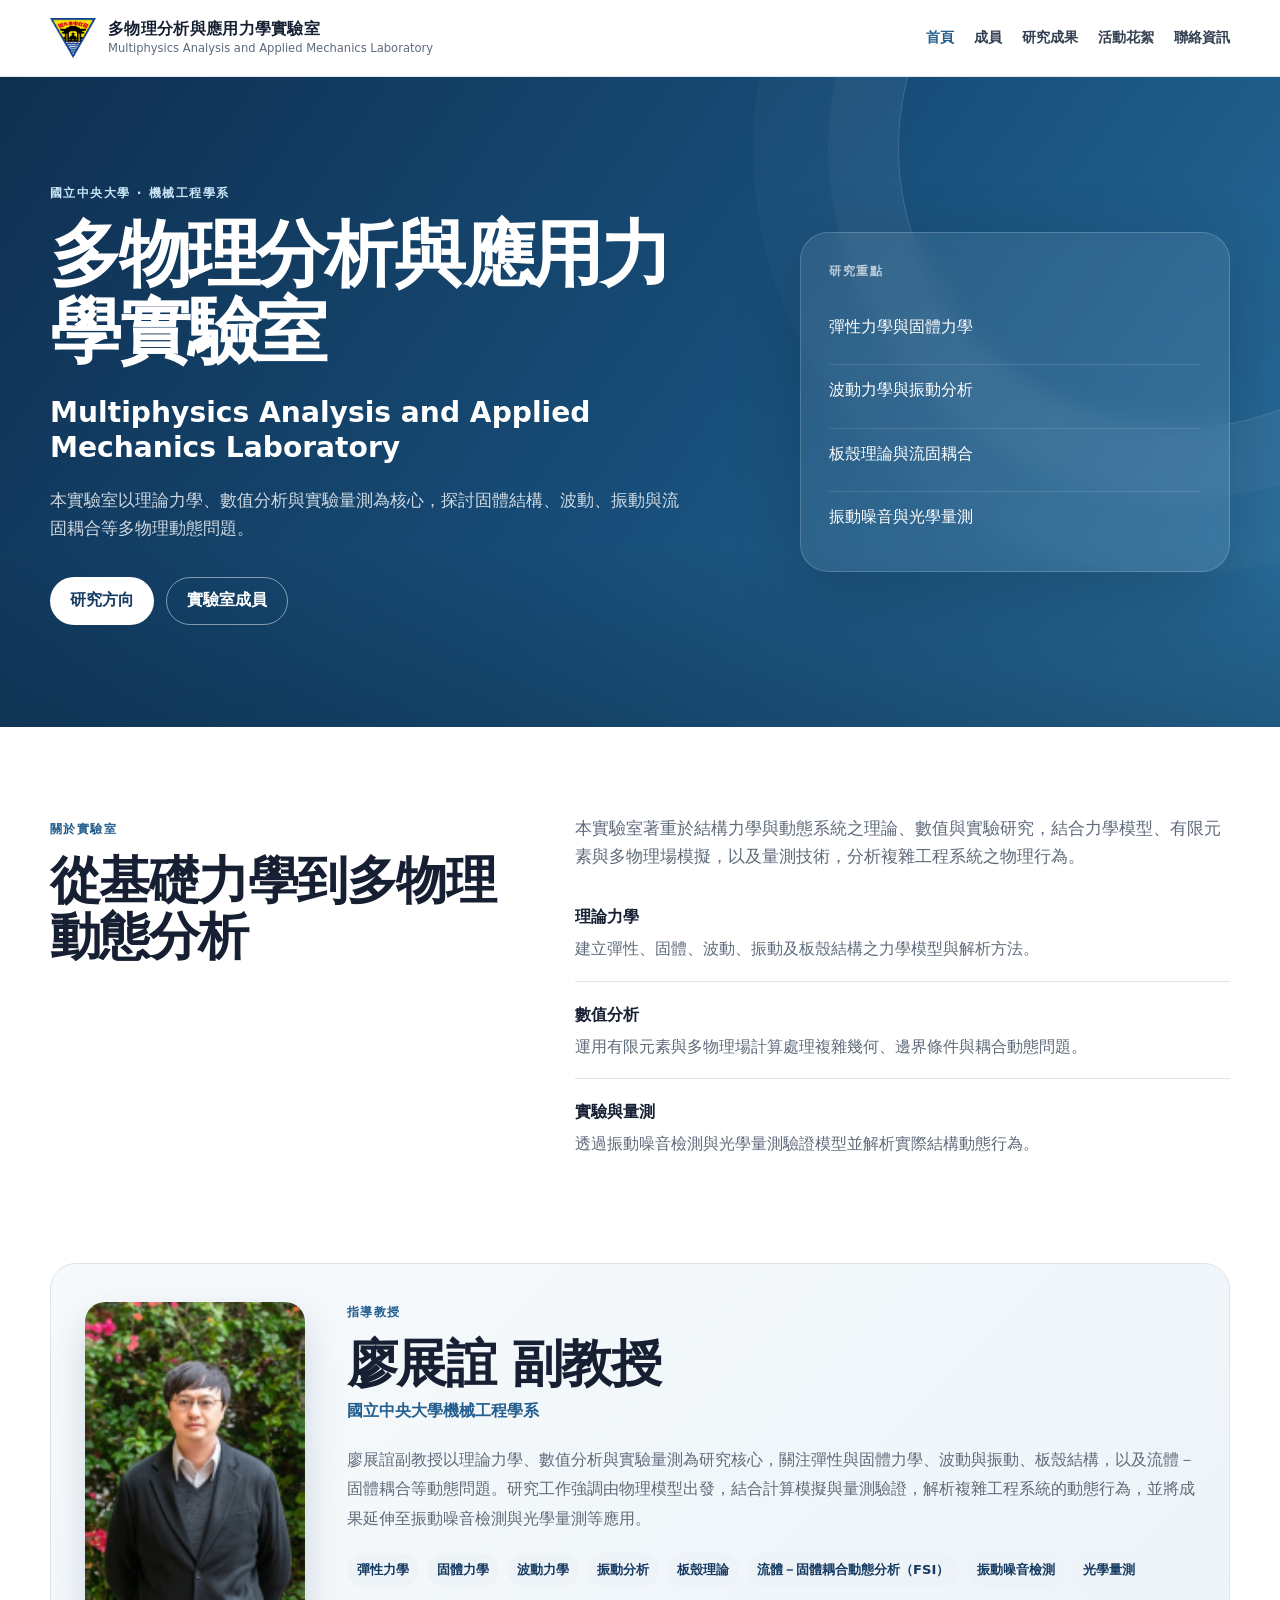
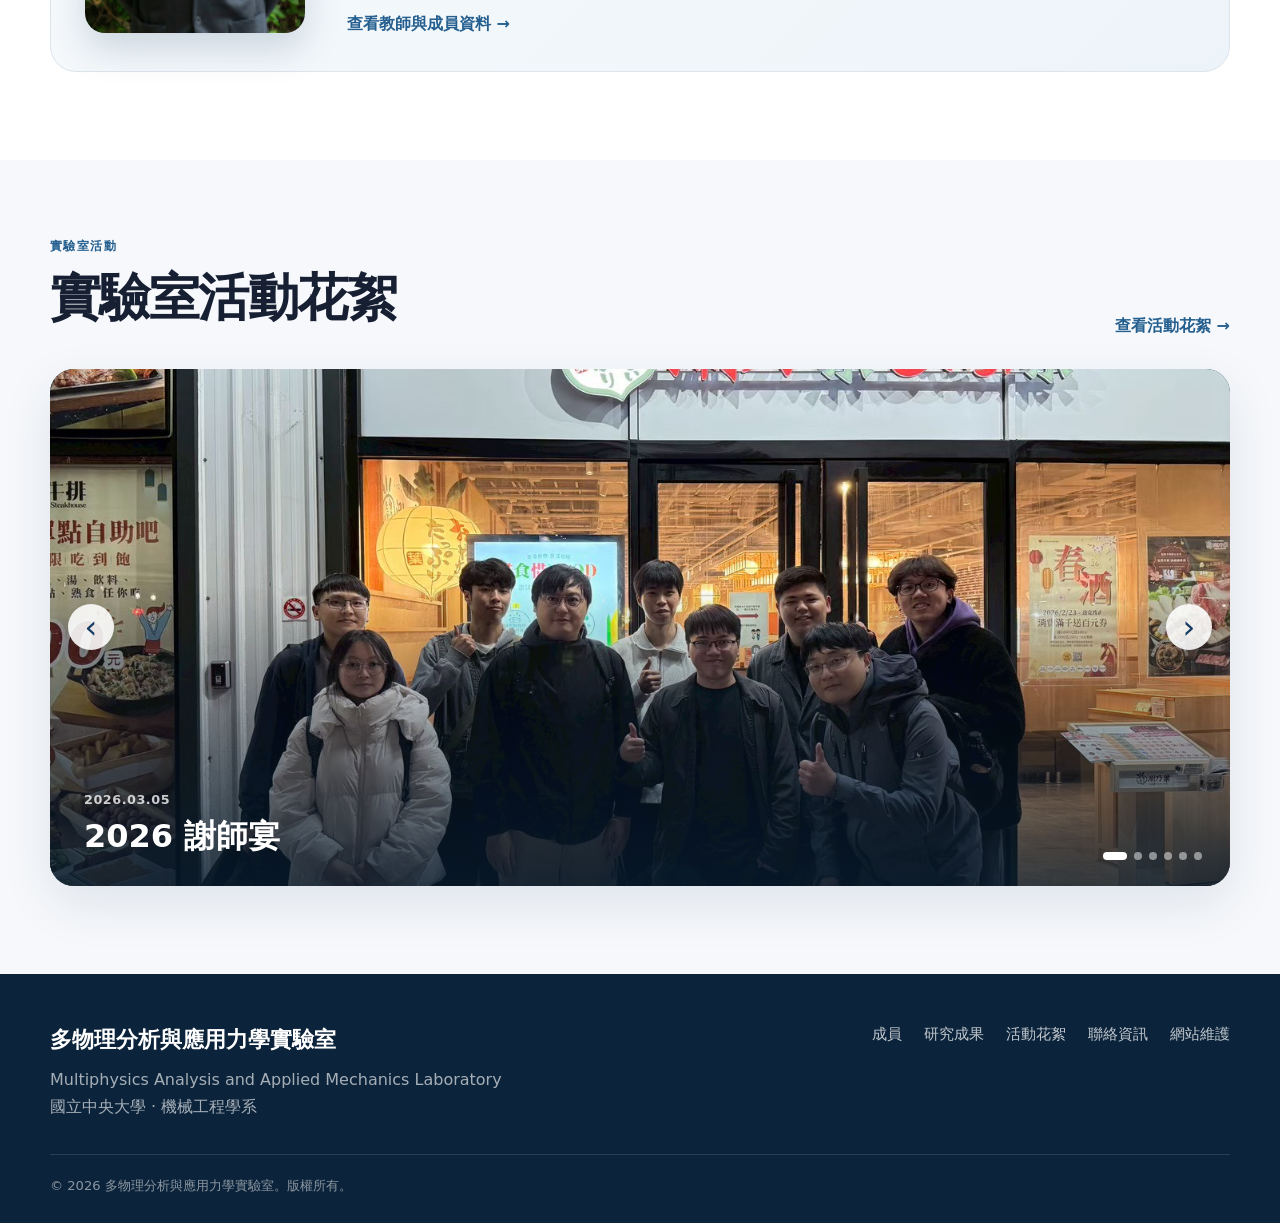
==== index.html @ 25088401 "Add files via upload" ====
<!doctype html>
<html lang="zh-Hant">
<head>
  <meta charset="utf-8">
  <meta name="viewport" content="width=device-width, initial-scale=1">
  <meta name="description" content="Multiphysics Analysis and Applied Mechanics Laboratory at National Central University.">
  <title>多物理分析與應用力學實驗室 | 國立中央大學</title>
  <link rel="stylesheet" href="assets/css/style.css?v=20260818-2">
</head>
<body>
<header class="site-header">
  <div class="container navbar">
    <a class="brand" href="index.html" aria-label="實驗室首頁">
      <img class="brand-logo" src="assets/images/NCULogo.svg.webp" alt="國立中央大學校徽">
      <div class="brand-copy"><strong>多物理分析與應用力學實驗室</strong><span>Multiphysics Analysis and Applied Mechanics Laboratory</span></div>
    </a>
    <button class="nav-toggle" aria-label="Toggle navigation" aria-expanded="false"><span></span><span></span><span></span></button>
    <nav class="nav-links">
      <a class="active" href="index.html" data-i18n="nav.home">首頁</a>
      <a href="members.html" data-i18n="nav.members">成員</a>
      <a href="publications.html" data-i18n="nav.publications">研究成果</a>
      <a href="news.html" data-i18n="nav.news">活動花絮</a>
      <a href="contact.html" data-i18n="nav.contact">聯絡資訊</a>
    </nav>
  </div>
</header>

<main>
  <section class="hero">
    <div class="container hero-grid">
      <div>
        <span class="eyebrow" style="color:#c9e5f7" data-i18n="common.ncuMe">國立中央大學 · 機械工程學系</span>
        <h1 class="hero-lab-name" data-i18n="home.labName">多物理分析與應用力學實驗室</h1>
        <div class="hero-subtitle">Multiphysics Analysis and Applied Mechanics Laboratory</div>
        <p class="hero-copy" data-i18n="home.heroCopy">本實驗室以理論力學、數值分析與實驗量測為核心，探討固體結構、波動、振動與流固耦合等多物理動態問題。</p>
        <div class="hero-actions">
          <a class="btn btn-primary" href="research.html" data-i18n="home.explore">研究方向</a>
          <a class="btn btn-outline" href="members.html" data-i18n="home.meet">實驗室成員</a>
        </div>
      </div>
      <aside class="hero-panel">
        <div class="hero-panel-label" data-i18n="home.focus">研究重點</div>
        <div class="hero-topics">
          <div class="hero-topic"><div data-i18n="home.focus1">彈性力學與固體力學</div></div>
          <div class="hero-topic"><div data-i18n="home.focus2">波動力學與振動分析</div></div>
          <div class="hero-topic"><div data-i18n="home.focus3">板殼理論與流固耦合</div></div>
          <div class="hero-topic"><div data-i18n="home.focus4">振動噪音與光學量測</div></div>
        </div>
      </aside>
    </div>
  </section>

  <section class="section alt">
    <div class="container about-grid">
      <div>
        <span class="eyebrow" data-i18n="home.about">關於實驗室</span>
        <h2 class="section-title" data-i18n="home.aboutTitle">從基礎力學到多物理動態分析</h2>
      </div>
      <div>
        <p class="section-lead" data-i18n="home.aboutLead">本實驗室著重於結構力學與動態系統之理論、數值與實驗研究，結合力學模型、有限元素與多物理場模擬，以及量測技術，分析複雜工程系統之物理行為。</p>
        <div class="feature-list feature-list-plain">
          <div class="feature-row"><div><h3 data-i18n="home.feature1Title">理論力學</h3><p data-i18n="home.feature1Text">建立彈性、固體、波動、振動及板殼結構之力學模型與解析方法。</p></div></div>
          <div class="feature-row"><div><h3 data-i18n="home.feature2Title">數值分析</h3><p data-i18n="home.feature2Text">運用有限元素與多物理場計算處理複雜幾何、邊界條件與耦合動態問題。</p></div></div>
          <div class="feature-row"><div><h3 data-i18n="home.feature3Title">實驗與量測</h3><p data-i18n="home.feature3Text">透過振動噪音檢測與光學量測驗證模型並解析實際結構動態行為。</p></div></div>
        </div>
      </div>
    </div>
  </section>

  <section class="home-professor-section">
    <div class="container">
      <article class="home-professor-card">
        <img class="home-professor-photo" src="assets/images/liao-chan-yi.jpg" alt="廖展誼副教授" decoding="async">
        <div class="home-professor-content">
          <span class="eyebrow">指導教授</span>
          <h2 class="section-title">廖展誼 副教授</h2>
          <p class="home-professor-role">國立中央大學機械工程學系</p>
          <p class="home-professor-description">廖展誼副教授以理論力學、數值分析與實驗量測為研究核心，關注彈性與固體力學、波動與振動、板殼結構，以及流體－固體耦合等動態問題。研究工作強調由物理模型出發，結合計算模擬與量測驗證，解析複雜工程系統的動態行為，並將成果延伸至振動噪音檢測與光學量測等應用。</p>
          <div class="interest-tags home-professor-tags"><span class="interest-tag">彈性與固體力學</span><span class="interest-tag">波動與振動分析</span><span class="interest-tag">板殼理論</span><span class="interest-tag">流固耦合</span><span class="interest-tag">振動噪音檢測</span><span class="interest-tag">光學量測</span></div>
          <a class="card-link home-professor-link" href="members.html">查看教師與成員資料 →</a>
        </div>
      </article>
    </div>
  </section>

  <section class="section home-gallery-section">
    <div class="container">
      <div class="gallery-heading">
        <div><span class="eyebrow" data-i18n="home.latest">實驗室活動</span><h2 class="section-title" data-i18n="home.newsTitle">實驗室活動花絮</h2></div>
        <a class="card-link" href="news.html#activities" data-i18n="home.viewActivities">查看活動花絮 →</a>
      </div>
      <div class="activity-slider" data-activity-slider>
        <div class="activity-slides">
          <a class="activity-slide active" href="news.html#activities" aria-hidden="false"><img src="assets/images/activities/2026-03-05-thank-you-1.jpg" alt="2026 謝師宴團體合照" decoding="async"><div class="slide-caption"><span>2026.03.05</span><h3 data-i18n="activity.a1Title">2026 謝師宴</h3></div></a>
          <a class="activity-slide" href="news.html#activities" aria-hidden="true"><img src="assets/images/activities/2025-08-28-thank-you-1.jpg" alt="2025 謝師宴團體合照" decoding="async"><div class="slide-caption"><span>2025.08.28</span><h3 data-i18n="activity.a2Title">2025 謝師宴</h3></div></a>
          <a class="activity-slide" href="news.html#activities" aria-hidden="true"><img src="assets/images/activities/2025-02-11-dinner-1.jpg" alt="2025 年 2 月實驗室聚餐合照" decoding="async"><div class="slide-caption"><span>2025.02.11</span><h3 data-i18n="activity.a3Title">實驗室聚餐</h3></div></a>
          <a class="activity-slide" href="news.html#activities" aria-hidden="true"><img src="assets/images/activities/2024-lab-dinner-1.jpg" alt="113 學年度實驗室聚餐合照" decoding="async"><div class="slide-caption"><span data-i18n="activity.academic113">113 學年度</span><h3 data-i18n="activity.a4Title">實驗室聚餐</h3></div></a>
          <a class="activity-slide" href="news.html#activities" aria-hidden="true"><img src="assets/images/activities/2023-11-17-ctam-1.jpg" alt="CTAM 2023 會場合照" decoding="async"><div class="slide-caption"><span>2023.11.17</span><h3 data-i18n="activity.a5Title">中華民國力學學會年會暨全國力學會議</h3></div></a>
          <a class="activity-slide" href="news.html#activities" aria-hidden="true"><img src="assets/images/activities/2023-06-19-thank-you-1.jpg" alt="112 學年度謝師宴團體合照" decoding="async"><div class="slide-caption"><span>2023.06.19</span><h3 data-i18n="activity.a6Title">112 學年度謝師宴</h3></div></a>
        </div>
        <button class="slider-control slider-prev" type="button" data-slider-prev aria-label="上一張">‹</button>
        <button class="slider-control slider-next" type="button" data-slider-next aria-label="下一張">›</button>
        <div class="slider-dots" data-slider-dots aria-label="活動照片切換"></div>
      </div>
    </div>
  </section>

</main>

<footer class="site-footer">
  <div class="container">
    <div class="footer-grid">
      <div><div class="footer-brand">多物理分析與應用力學實驗室</div><div class="footer-copy">Multiphysics Analysis and Applied Mechanics Laboratory<br><span data-i18n="common.footerDept">國立中央大學 · 機械工程學系</span></div></div>
      <div class="footer-links"><a href="members.html" data-i18n="nav.members">成員</a><a href="publications.html" data-i18n="nav.publications">研究成果</a><a href="news.html" data-i18n="nav.news">活動花絮</a><a href="contact.html" data-i18n="nav.contact">聯絡資訊</a></div>
    </div>
    <div class="footer-bottom">© <span data-year></span> <span data-i18n="common.rights">多物理分析與應用力學實驗室。版權所有。</span></div>
  </div>
</footer>
<script src="assets/data/site-data.js?v=20260818-3"></script>
<script src="assets/js/main.js?v=20260818-3"></script>
</body>
</html>
---- assets/css/style.css ----
:root {
  --bg: #f6f8fb;
  --surface: #ffffff;
  --surface-soft: #eef3f8;
  --text: #172033;
  --muted: #5f6b7a;
  --primary: #153b63;
  --primary-2: #245f8f;
  --accent: #4c91c6;
  --line: #dce4ec;
  --shadow: 0 18px 50px rgba(21, 59, 99, 0.10);
  --radius: 18px;
  --max: 1180px;
}

* { box-sizing: border-box; }
html { scroll-behavior: smooth; }
body {
  margin: 0;
  font-family: Inter, "Noto Sans TC", "PingFang TC", "Microsoft JhengHei", ui-sans-serif, system-ui, -apple-system, BlinkMacSystemFont, "Segoe UI", sans-serif;
  color: var(--text);
  background: var(--bg);
  line-height: 1.65;
}
a { color: inherit; text-decoration: none; }
img { max-width: 100%; display: block; }
button { font: inherit; }

.container { width: min(calc(100% - 40px), var(--max)); margin: 0 auto; }
.section { padding: 88px 0; }
.section.alt { background: var(--surface); }
.eyebrow {
  display: inline-block;
  margin-bottom: 12px;
  color: var(--primary-2);
  font-size: 0.78rem;
  font-weight: 800;
  letter-spacing: 0.12em;
  text-transform: uppercase;
}
.section-title { margin: 0 0 14px; font-size: clamp(2rem, 4vw, 3.25rem); line-height: 1.1; letter-spacing: -0.03em; }
.section-lead { max-width: 760px; margin: 0; color: var(--muted); font-size: 1.05rem; }
.source-link { color: var(--primary-2); text-decoration: underline; text-decoration-color: rgba(36,95,143,.3); text-underline-offset: 3px; }
.source-link:hover { text-decoration-color: currentColor; }

.site-header {
  position: sticky;
  top: 0;
  z-index: 50;
  background: rgba(255,255,255,0.93);
  backdrop-filter: blur(14px);
  border-bottom: 1px solid rgba(220,228,236,0.85);
}
.navbar { min-height: 76px; display: flex; align-items: center; justify-content: space-between; gap: 24px; }
.brand { display: flex; align-items: center; gap: 12px; min-width: 0; }
.brand-logo { width: 46px; height: 46px; flex: 0 0 auto; object-fit: contain; }
.brand-copy { display: grid; line-height: 1.15; }
.brand-copy strong { font-size: 0.98rem; letter-spacing: 0.02em; }
.brand-copy span { margin-top: 4px; color: var(--muted); font-size: 0.72rem; white-space: nowrap; }
.nav-links { display: flex; align-items: center; gap: 20px; font-size: 0.90rem; font-weight: 650; }
.nav-links a { color: #354152; transition: .2s ease; }
.nav-links a:hover, .nav-links a.active { color: var(--primary-2); }
.nav-toggle { display: none; border: 0; background: transparent; cursor: pointer; padding: 8px; }
.nav-toggle span { display: block; width: 24px; height: 2px; margin: 5px 0; background: var(--text); }
.hero {
  position: relative;
  overflow: hidden;
  background: linear-gradient(125deg, #0f2f50 0%, #174d78 52%, #2a6f9e 100%);
  color: white;
}
.hero::before {
  content: "";
  position: absolute;
  width: 560px; height: 560px; border-radius: 50%;
  right: -180px; top: -210px;
  border: 1px solid rgba(255,255,255,.17);
  box-shadow: 0 0 0 70px rgba(255,255,255,.035), 0 0 0 145px rgba(255,255,255,.025);
}
.hero::after {
  content: "";
  position: absolute; inset: auto 0 0 0; height: 180px;
  background: linear-gradient(to top, rgba(4,20,35,.25), transparent);
}
.hero-grid { position: relative; z-index: 2; min-height: 650px; display: grid; grid-template-columns: 1.15fr .85fr; align-items: center; gap: 64px; padding: 86px 0; }
.hero-grid > *, .about-grid > *, .contact-grid > * { min-width: 0; }
.hero h1 { margin: 0; font-size: clamp(4.4rem, 11vw, 8.4rem); line-height: .88; letter-spacing: -0.07em; }
.hero h1.hero-lab-name { max-width: 820px; font-size: clamp(2.8rem, 5.6vw, 5rem); line-height: 1.08; letter-spacing: -0.045em; }
.hero-subtitle { max-width: 760px; margin: 24px 0 0; font-size: clamp(1.25rem, 2.2vw, 2rem); line-height: 1.25; font-weight: 600; }
.hero-lab-name, .hero-subtitle, .section-title { overflow-wrap: anywhere; }
.hero-copy { max-width: 680px; margin: 22px 0 0; color: rgba(255,255,255,.80); font-size: 1.05rem; }
.hero-actions { display: flex; flex-wrap: wrap; gap: 12px; margin-top: 34px; }
.btn { display: inline-flex; align-items: center; justify-content: center; min-height: 48px; padding: 0 20px; border-radius: 999px; font-weight: 750; transition: .2s ease; }
.btn-primary { background: white; color: var(--primary); }
.btn-primary:hover { transform: translateY(-2px); box-shadow: 0 12px 28px rgba(0,0,0,.16); }
.btn-outline { border: 1px solid rgba(255,255,255,.48); color: white; }
.btn-outline:hover { background: rgba(255,255,255,.10); }
.hero-panel {
  justify-self: end;
  width: min(100%, 430px);
  border: 1px solid rgba(255,255,255,.18);
  border-radius: 28px;
  background: rgba(255,255,255,.08);
  box-shadow: 0 20px 70px rgba(0,0,0,.18);
  padding: 28px;
  backdrop-filter: blur(10px);
}
.hero-panel-label { color: rgba(255,255,255,.68); font-size: .78rem; font-weight: 800; letter-spacing: .14em; text-transform: uppercase; }
.hero-topics { display: grid; gap: 12px; margin-top: 20px; }
.hero-topic { display: flex; align-items: center; gap: 13px; padding: 12px 0; border-top: 1px solid rgba(255,255,255,.13); }
.hero-topic:first-child { border-top: 0; }
.topic-index { width: 34px; height: 34px; border-radius: 10px; display: grid; place-items: center; background: rgba(255,255,255,.12); color: #d9ecfb; font-size: .8rem; font-weight: 800; flex: 0 0 auto; }

.grid-2 { display: grid; grid-template-columns: repeat(2, 1fr); gap: 28px; }
.grid-3 { display: grid; grid-template-columns: repeat(3, 1fr); gap: 24px; }
.grid-4 { display: grid; grid-template-columns: repeat(4, 1fr); gap: 20px; }
.card {
  border: 1px solid var(--line);
  border-radius: var(--radius);
  background: var(--surface);
  padding: 28px;
  box-shadow: 0 1px 0 rgba(255,255,255,.8) inset;
}
.card h3 { margin: 0 0 10px; font-size: 1.18rem; }
.card p { margin: 0; color: var(--muted); }
.card-link { display: inline-block; margin-top: 18px; color: var(--primary-2); font-weight: 750; }
.icon-tile { width: 48px; height: 48px; border-radius: 14px; display: grid; place-items: center; margin-bottom: 20px; background: var(--surface-soft); color: var(--primary); font-weight: 900; }

.about-grid { display: grid; grid-template-columns: .82fr 1.18fr; gap: 70px; align-items: start; }
.feature-list { display: grid; gap: 18px; margin-top: 32px; }
.feature-row { display: grid; grid-template-columns: 52px 1fr; gap: 16px; align-items: start; }
.feature-list-plain { gap: 0; }
.feature-list-plain .feature-row { grid-template-columns: 1fr; padding: 18px 0; border-top: 1px solid var(--line); }
.feature-list-plain .feature-row:first-child { border-top: 0; padding-top: 0; }
.feature-row .num { width: 42px; height: 42px; display: grid; place-items: center; border-radius: 12px; background: var(--surface-soft); color: var(--primary); font-weight: 850; }
.feature-row h3 { margin: 2px 0 5px; font-size: 1.02rem; }
.feature-row p { margin: 0; color: var(--muted); }

.page-hero { padding: 92px 0 70px; background: linear-gradient(120deg, #102f4d, #1e5f8e); color: white; }
.page-hero h1 { margin: 0; font-size: clamp(2.8rem, 6vw, 5.2rem); line-height: .98; letter-spacing: -0.05em; }
.page-hero p { max-width: 760px; margin: 22px 0 0; color: rgba(255,255,255,.76); font-size: 1.08rem; }

.person-card { display: grid; grid-template-columns: 130px 1fr; gap: 28px; align-items: start; }
.faculty-photo { width: 130px; aspect-ratio: 133 / 200; border-radius: 18px; object-fit: cover; box-shadow: 0 12px 30px rgba(21,59,99,.16); }
.avatar-placeholder { width: 130px; height: 130px; border-radius: 18px; background: linear-gradient(145deg, #dfe9f2, #f5f8fb); display: grid; place-items: center; color: var(--primary); font-weight: 900; font-size: 1.2rem; }
.meta { color: var(--muted); font-size: .94rem; }
.faculty-details { display: grid; grid-template-columns: repeat(2, minmax(0,1fr)); gap: 10px 24px; margin-top: 20px; }
.faculty-background { display: grid; grid-template-columns: repeat(3, minmax(0,1fr)); gap: 18px; margin-top: 24px; padding-top: 22px; border-top: 1px solid var(--line); }
.faculty-background p { margin: 7px 0 0; color: var(--muted); line-height: 1.7; }
.home-professor-section { padding: 0 0 88px; background: var(--surface); }
.home-professor-card { display: grid; grid-template-columns: 220px minmax(0, 1fr); gap: 42px; align-items: center; padding: 34px; border: 1px solid var(--line); border-radius: 26px; background: linear-gradient(135deg, #f7fafc, #edf4f9); }
.home-professor-photo { width: 220px; aspect-ratio: 133 / 200; border-radius: 20px; object-fit: cover; box-shadow: 0 16px 36px rgba(21,59,99,.18); }
.home-professor-content { min-width: 0; }
.home-professor-content .section-title { margin-bottom: 7px; }
.home-professor-role { margin: 0; color: var(--primary-2); font-weight: 750; }
.home-professor-description { max-width: 850px; margin: 20px 0 0; color: var(--muted); line-height: 1.85; }
.home-professor-tags { margin-top: 20px; }
.home-professor-link { display: inline-block; margin-top: 24px; }
.detail-row { padding-top: 10px; border-top: 1px solid var(--line); }
.detail-row strong { display: block; margin-bottom: 2px; font-size: .82rem; color: var(--primary); }
.detail-row span, .detail-row a { color: var(--muted); word-break: break-word; }
.interest-block { margin-top: 22px; }
.interest-block > strong { display: block; margin-bottom: 10px; }
.interest-tags { display: flex; flex-wrap: wrap; gap: 8px; }
.interest-tag { padding: 6px 10px; border-radius: 999px; background: var(--surface-soft); color: var(--primary); font-size: .82rem; font-weight: 720; }
.profile-card p { line-height: 1.75; }
.honor-list { display: grid; grid-template-columns: repeat(2, minmax(0, 1fr)); gap: 0 32px; margin-top: 30px; }
.honor-item { display: grid; grid-template-columns: auto 1fr; align-items: start; gap: 12px; padding: 18px 0; border-top: 1px solid var(--line); }
.honor-item p { margin: 0; }
.member-grid { display: grid; grid-template-columns: repeat(3, minmax(0, 1fr)); gap: 18px; margin-top: 34px; }
.member-card { border: 1px solid var(--line); border-radius: var(--radius); background: var(--surface); padding: 22px; transition: transform .2s ease, box-shadow .2s ease; }
.member-card:hover { transform: translateY(-2px); box-shadow: var(--shadow); }
.member-card h3 { margin: 10px 0 0; font-size: 1.25rem; }
.member-id { margin-left: 8px; color: var(--muted); font-size: .82rem; font-variant-numeric: tabular-nums; }
.alumni-grid { max-width: 780px; grid-template-columns: repeat(2, minmax(0, 1fr)); }
.alumni-grid-full .member-card { display: flex; flex-direction: column; }
.thesis-label { display: block; margin-top: 16px; color: var(--primary-2); font-size: .78rem; letter-spacing: .06em; }
.thesis-title { margin: 5px 0 0; color: var(--muted); font-size: .92rem; line-height: 1.65; }
.updates-grid { display: grid; grid-template-columns: 1fr; gap: 24px; max-width: 760px; margin-top: 34px; }
.update-card { display: block; transition: transform .2s ease, box-shadow .2s ease; }
.update-card:hover { transform: translateY(-3px); box-shadow: var(--shadow); }
.activity-card { background: linear-gradient(145deg, #f8fbfd, #edf4f9); }
.update-card-image { width: calc(100% + 56px); height: 190px; margin: -28px -28px 24px; border-radius: var(--radius) var(--radius) 0 0; object-fit: cover; }
.home-gallery-section { padding-top: 72px; }
.gallery-heading { display: flex; align-items: end; justify-content: space-between; gap: 24px; margin-bottom: 30px; }
.activity-slider { position: relative; overflow: hidden; border-radius: 24px; background: var(--primary); box-shadow: var(--shadow); }
.activity-slides { position: relative; aspect-ratio: 16 / 7; min-height: 380px; }
.activity-slide { position: absolute; inset: 0; opacity: 0; visibility: hidden; transition: opacity .9s ease, visibility .9s ease; }
.activity-slide.active { opacity: 1; visibility: visible; z-index: 1; }
.activity-slide::after { content: ""; position: absolute; inset: 42% 0 0; background: linear-gradient(transparent, rgba(8,27,45,.82)); }
.activity-slide img { width: 100%; height: 100%; object-fit: cover; }
.slide-caption { position: absolute; z-index: 2; left: 34px; right: 90px; bottom: 28px; color: white; }
.slide-caption span { font-size: .8rem; font-weight: 800; letter-spacing: .04em; color: rgba(255,255,255,.78); }
.slide-caption h3 { margin: 4px 0 0; max-width: 850px; font-size: clamp(1.3rem, 3vw, 2rem); line-height: 1.3; }
.slider-control { position: absolute; z-index: 3; top: 50%; width: 46px; height: 46px; border: 0; border-radius: 50%; background: rgba(255,255,255,.88); color: var(--primary); font-size: 2rem; line-height: 1; cursor: pointer; transform: translateY(-50%); box-shadow: 0 6px 18px rgba(0,0,0,.16); }
.slider-control:hover { background: white; }
.slider-prev { left: 18px; }
.slider-next { right: 18px; }
.slider-dots { position: absolute; z-index: 3; right: 28px; bottom: 26px; display: flex; gap: 7px; }
.slider-dot { width: 8px; height: 8px; padding: 0; border: 0; border-radius: 50%; background: rgba(255,255,255,.48); cursor: pointer; transition: width .2s ease, background .2s ease; }
.slider-dot.active { width: 24px; border-radius: 999px; background: white; }
.activity-gallery { margin-top: 34px; }
.activity-placeholder { min-height: 300px; display: flex; flex-direction: column; align-items: center; justify-content: center; gap: 8px; border: 1px dashed #afbfce; border-radius: var(--radius); background: linear-gradient(145deg, #f9fbfd, #edf3f7); color: var(--muted); text-align: center; padding: 30px; }
.activity-placeholder strong { color: var(--text); font-size: 1.15rem; }
.activity-mark { width: 74px; height: 74px; display: grid; place-items: center; margin-bottom: 10px; border-radius: 22px; background: linear-gradient(145deg, var(--primary), var(--primary-2)); color: white; font-size: .82rem; font-weight: 900; letter-spacing: .06em; }
.activity-albums { display: grid; gap: 28px; margin-top: 38px; }
.activity-album { border: 1px solid var(--line); border-radius: 22px; background: var(--surface); padding: 26px; }
.album-header { display: flex; align-items: end; justify-content: space-between; gap: 28px; margin-bottom: 20px; }
.album-header h3 { margin: 0; font-size: 1.45rem; }
.album-header p { max-width: 560px; margin: 0; color: var(--muted); text-align: right; }
.album-header p { display: none; }
.photo-grid { display: grid; grid-template-columns: repeat(3, minmax(0, 1fr)); gap: 12px; }
.photo-grid-2 { grid-template-columns: repeat(2, minmax(0, 1fr)); }
.photo-grid.photo-grid-single { grid-template-columns: minmax(0, 760px); }
.photo-grid a { position: relative; overflow: hidden; aspect-ratio: 4 / 3; border-radius: 14px; background: var(--surface-soft); }
.photo-grid img { width: 100%; height: 100%; object-fit: cover; transition: transform .3s ease; }
.photo-grid a:hover img { transform: scale(1.025); }
.photo-portrait img { object-fit: contain; }
.project-list { display: grid; grid-template-columns: repeat(2, minmax(0, 1fr)); gap: 20px; margin-top: 34px; }
.project-item { border: 1px solid var(--line); border-radius: var(--radius); background: var(--surface); padding: 24px; }
.project-item h3 { margin: 8px 0 10px; font-size: 1.06rem; line-height: 1.55; }
.project-item p { margin: 0; color: var(--muted); }
.project-period { margin-left: 8px; color: var(--muted); font-size: .82rem; font-weight: 700; }

.publication-list, .news-list { display: grid; gap: 14px; margin-top: 30px; }
.publication-item, .news-item { padding: 22px 0; border-top: 1px solid var(--line); }
.publication-item:first-child, .news-item:first-child { border-top: 0; }
.publication-item h3, .news-item h3 { margin: 0 0 6px; font-size: 1.05rem; }
.publication-item p, .news-item p { margin: 0; color: var(--muted); }
.thesis-publications { grid-template-columns: repeat(2, minmax(0, 1fr)); gap: 0 34px; }
.tag { display: inline-block; margin-bottom: 8px; padding: 4px 9px; border-radius: 999px; background: var(--surface-soft); color: var(--primary); font-size: .74rem; font-weight: 800; }

.contact-grid { display: grid; grid-template-columns: .92fr 1.08fr; gap: 36px; }
.contact-list { display: grid; gap: 18px; }
.contact-item strong { display: block; margin-bottom: 3px; }
.contact-item span, .contact-item a { color: var(--muted); }
.contact-item a:hover { color: var(--primary-2); }
.location-panel { min-height: 320px; margin: 0; overflow: hidden; border: 1px solid var(--line); border-radius: var(--radius); background: var(--surface-soft); }
.location-panel img { width: 100%; height: 100%; min-height: 320px; object-fit: cover; }
.location-panel h3 { margin: 0 0 10px; font-size: 1.5rem; }
.location-panel p { margin: 0; color: var(--muted); }
.placeholder-box { min-height: 320px; display: grid; place-items: center; text-align: center; border: 1px dashed #afbfce; border-radius: var(--radius); background: linear-gradient(145deg, #f9fbfd, #edf3f7); color: var(--muted); padding: 30px; }

.site-footer { background: #0c243b; color: white; padding: 48px 0 26px; }
.footer-grid { display: grid; grid-template-columns: 1.3fr .7fr; gap: 40px; }
.footer-brand { font-size: 1.35rem; font-weight: 850; }
.footer-copy { max-width: 620px; margin-top: 10px; color: rgba(255,255,255,.63); }
.footer-links { display: flex; flex-wrap: wrap; gap: 14px 22px; justify-content: flex-end; align-content: start; color: rgba(255,255,255,.75); font-size: .92rem; }
.footer-bottom { margin-top: 34px; padding-top: 20px; border-top: 1px solid rgba(255,255,255,.12); color: rgba(255,255,255,.52); font-size: .82rem; }

@media (max-width: 1080px) {
  .nav-links { gap: 15px; }
}

@media (max-width: 980px) {
  .nav-toggle { display: block; }
  .nav-links {
    display: none; position: absolute; left: 20px; right: 20px; top: 68px;
    padding: 20px; border: 1px solid var(--line); border-radius: 16px;
    background: white; box-shadow: var(--shadow); flex-direction: column; align-items: flex-start; gap: 15px;
  }
  .nav-links.open { display: flex; }
  .hero-grid, .about-grid, .contact-grid { grid-template-columns: minmax(0, 1fr); }
  .hero-grid { width: 100%; min-width: 0; min-height: auto; gap: 44px; }
  .hero-panel { width: 100%; max-width: 100%; justify-self: stretch; }
  .grid-4 { grid-template-columns: repeat(2, 1fr); }
  .grid-3 { grid-template-columns: repeat(2, 1fr); }
  .member-grid { grid-template-columns: repeat(2, minmax(0, 1fr)); }
  .project-list { grid-template-columns: 1fr; }
  .thesis-publications { grid-template-columns: 1fr; }
  .photo-grid { grid-template-columns: repeat(2, minmax(0, 1fr)); }
}

@media (max-width: 650px) {
  html, body { max-width: 100%; overflow-x: hidden; }
  .container { width: calc(100vw - 28px); max-width: calc(100vw - 28px); }
  .brand { gap: 9px; }
  .brand-logo { width: 40px; height: 40px; }
  .brand { max-width: calc(100% - 48px); }
  .brand-copy { min-width: 0; }
  .brand-copy strong { font-size: .86rem; }
  .brand-copy span { display: block; white-space: normal; font-size: .58rem; line-height: 1.2; }
  .section { padding: 64px 0; }
  .hero-grid { padding: 66px 0; }
  .hero h1 { font-size: 4.25rem; }
  .hero h1.hero-lab-name { max-width: 100%; font-size: 2.25rem; word-break: break-all; }
  .hero-subtitle { max-width: 100%; font-size: 1.12rem; overflow-wrap: anywhere; }
  .grid-2, .grid-3, .grid-4 { grid-template-columns: 1fr; }
  .person-card { grid-template-columns: 1fr; }
  .faculty-photo { width: min(180px, 100%); }
  .faculty-details { grid-template-columns: 1fr; }
  .faculty-background { grid-template-columns: 1fr; }
  .home-professor-section { padding-bottom: 64px; }
  .home-professor-card { grid-template-columns: 1fr; gap: 26px; padding: 24px; }
  .home-professor-photo { width: min(170px, 100%); }
  .gallery-heading { align-items: start; flex-direction: column; }
  .activity-slides { aspect-ratio: 4 / 3; min-height: 300px; }
  .slide-caption { left: 20px; right: 58px; bottom: 20px; }
  .slider-control { width: 38px; height: 38px; font-size: 1.6rem; }
  .slider-prev { left: 10px; }
  .slider-next { right: 10px; }
  .slider-dots { right: 18px; bottom: 18px; }
  .honor-list { grid-template-columns: 1fr; }
  .member-grid, .alumni-grid, .updates-grid { grid-template-columns: 1fr; }
  .activity-album { padding: 16px; }
  .album-header { align-items: start; flex-direction: column; gap: 8px; }
  .album-header p { text-align: left; }
  .photo-grid, .photo-grid-2 { grid-template-columns: 1fr; }
  .footer-grid { grid-template-columns: 1fr; }
  .footer-links { justify-content: flex-start; }
}

@media (max-width: 420px) {
  .navbar { min-height: 88px; gap: 8px; }
  .brand { flex: 1 1 auto; max-width: none; min-width: 0; gap: 7px; }
  .brand-logo { width: 34px; height: 34px; }
  .brand-copy { display: flex; min-width: 0; flex-direction: column; overflow: visible; }
  .brand-copy strong { font-size: .76rem; line-height: 1.15; white-space: normal; }
  .brand-copy span { display: block !important; margin-top: 3px; overflow: visible; font-size: .52rem; line-height: 1.15; white-space: normal !important; }
  .nav-toggle { flex: 0 0 40px; margin-left: auto; }
}
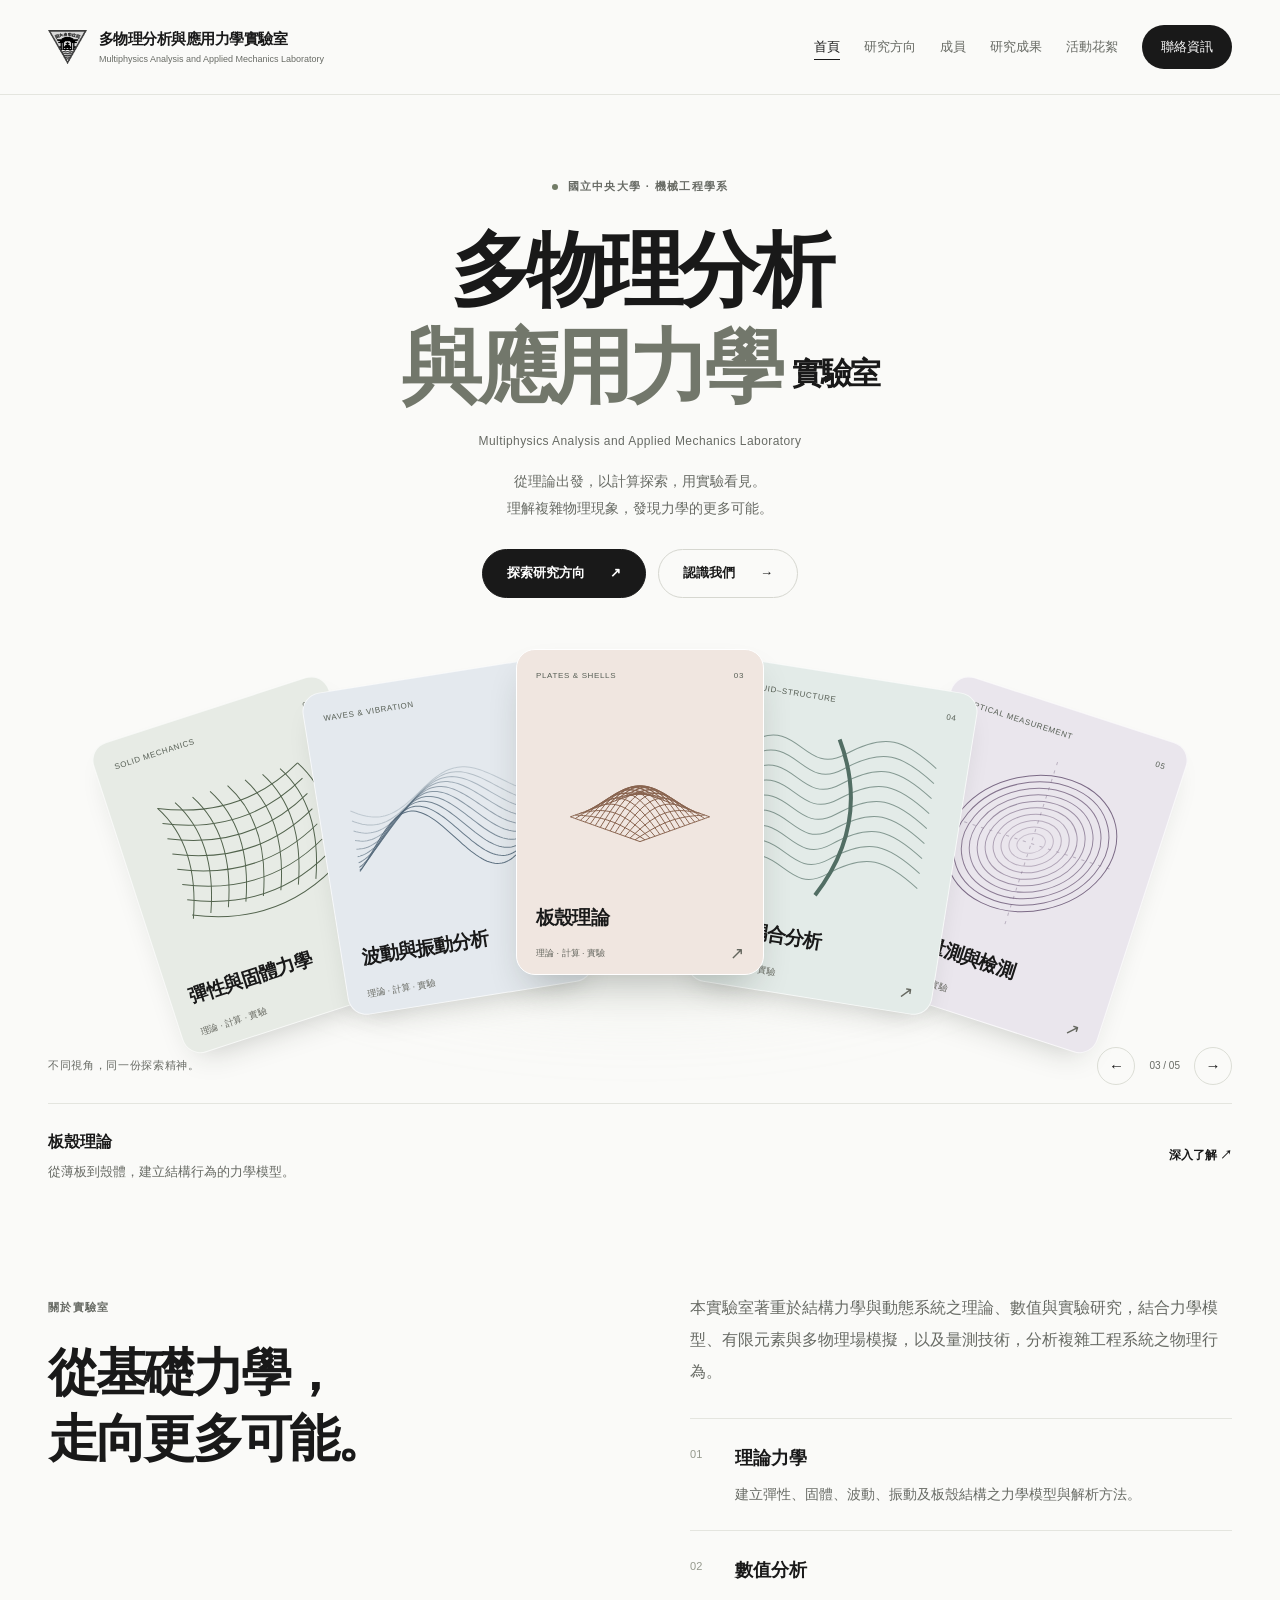
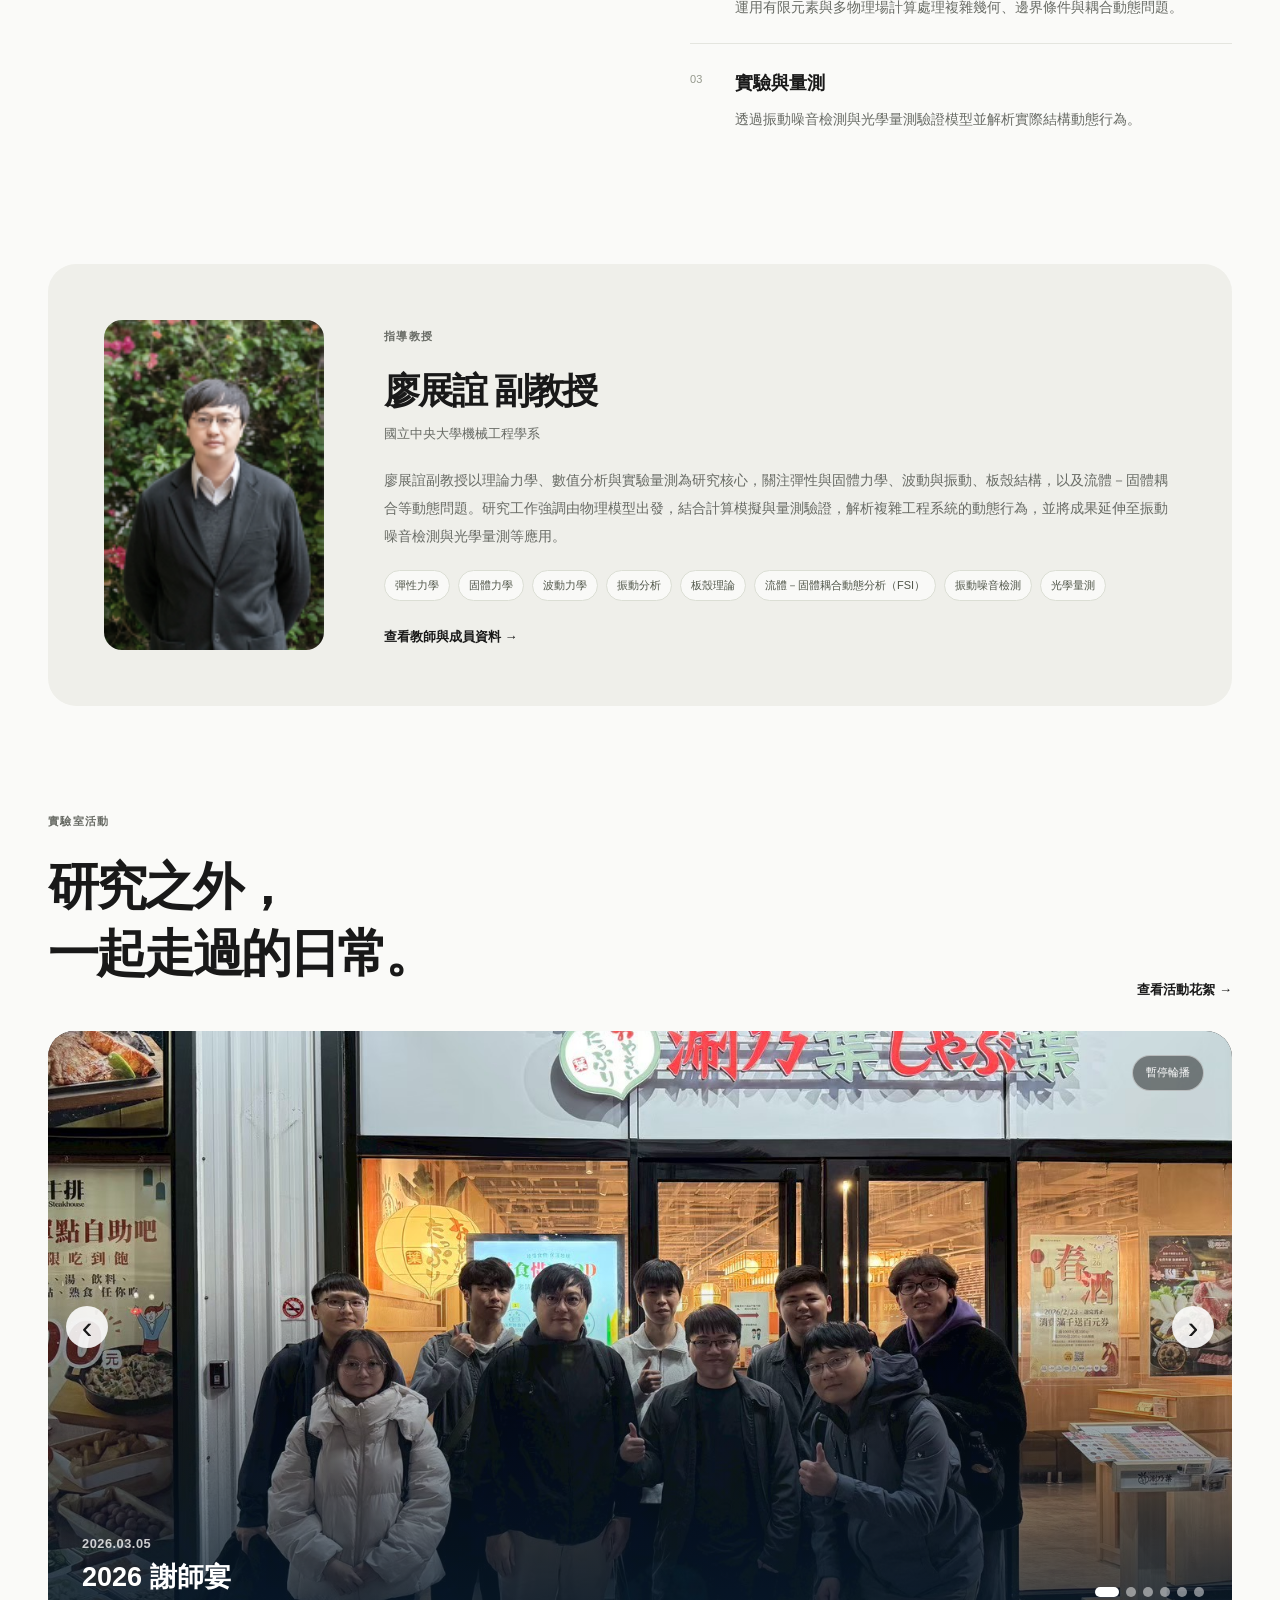
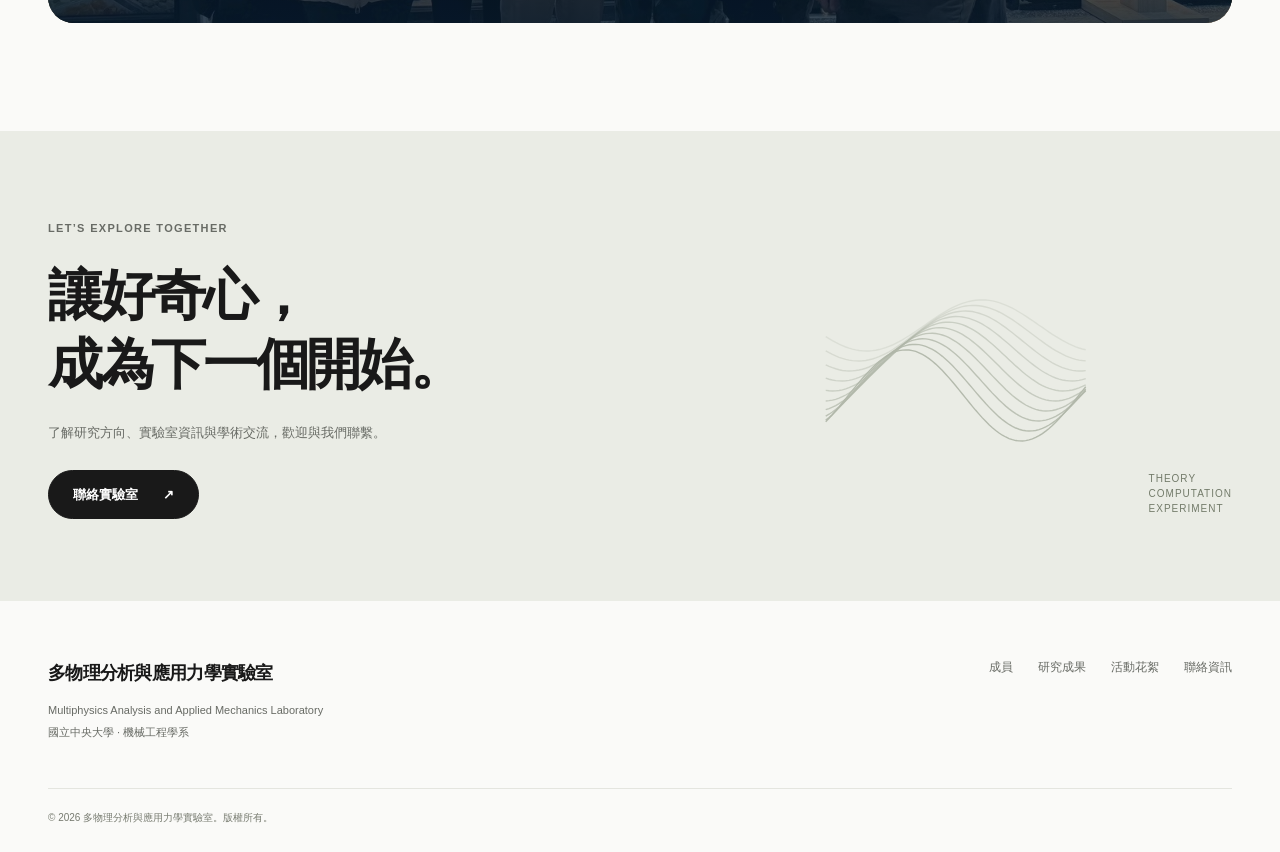
==== commit 46f0b1a1: "Redesign laboratory website with warm minimal card-based visual style" ====
--- a/index.html
+++ b/index.html
@@ -3,21 +3,81 @@
 <head>
   <meta charset="utf-8">
   <meta name="viewport" content="width=device-width, initial-scale=1">
-  <meta name="description" content="Multiphysics Analysis and Applied Mechanics Laboratory at National Central University.">
-  <title>多物理分析與應用力學實驗室 | 國立中央大學</title>
-  <link rel="stylesheet" href="assets/css/style.css?v=20260818-2">
+  <meta name="description" content="國立中央大學機械工程學系多物理分析與應用力學實驗室，由廖展誼副教授主持，研究涵蓋彈性力學、固體力學、波動力學、振動分析、板殼理論、流固耦合、振動噪音檢測與光學量測。">
+  <meta name="robots" content="index, follow, max-image-preview:large">
+  <title>多物理分析與應用力學實驗室｜廖展誼｜國立中央大學機械工程學系</title>
+  <link rel="canonical" href="https://ncu-maam-lab.github.io/">
+  <meta property="og:locale" content="zh_TW">
+  <meta property="og:type" content="website">
+  <meta property="og:site_name" content="多物理分析與應用力學實驗室">
+  <meta property="og:title" content="多物理分析與應用力學實驗室｜國立中央大學">
+  <meta property="og:description" content="國立中央大學機械工程學系多物理分析與應用力學實驗室，由廖展誼副教授主持，研究涵蓋力學、振動、波動、流固耦合與光學量測。">
+  <meta property="og:url" content="https://ncu-maam-lab.github.io/">
+  <meta name="twitter:card" content="summary">
+  <link rel="stylesheet" href="assets/css/style.css?v=20261028">
+  <script type="application/ld+json">
+  {
+    "@context": "https://schema.org",
+    "@graph": [
+      {
+        "@type": "ResearchOrganization",
+        "@id": "https://ncu-maam-lab.github.io/#organization",
+        "name": "多物理分析與應用力學實驗室",
+        "alternateName": [
+          
+          "Multiphysics Analysis and Applied Mechanics Laboratory"
+        ],
+        "url": "https://ncu-maam-lab.github.io/",
+        "parentOrganization": {
+          "@type": "CollegeOrUniversity",
+          "name": "國立中央大學",
+          "alternateName": "National Central University"
+        },
+        "member": {
+          "@id": "https://ncu-maam-lab.github.io/#liao-chan-yi"
+        },
+        "knowsAbout": [
+          "彈性力學",
+          "固體力學",
+          "波動力學",
+          "振動分析",
+          "板殼理論",
+          "流體－固體耦合動態分析",
+          "振動噪音檢測",
+          "光學量測"
+        ]
+      },
+      {
+        "@type": "Person",
+        "@id": "https://ncu-maam-lab.github.io/#liao-chan-yi",
+        "name": "廖展誼",
+        "alternateName": "Liao Chan-Yi",
+        "jobTitle": "副教授",
+        "email": "mailto:chanyi@ncu.edu.tw",
+        "url": "https://ncu-maam-lab.github.io/members.html",
+        "affiliation": {
+          "@type": "CollegeOrUniversity",
+          "name": "國立中央大學",
+          "alternateName": "National Central University"
+        }
+      }
+    ]
+  }
+  </script>
+  <meta name="theme-color" content="#fafaf8">
 </head>
 <body>
+<a class="skip-link" href="#main">跳至主要內容</a>
 <header class="site-header">
   <div class="container navbar">
     <a class="brand" href="index.html" aria-label="實驗室首頁">
       <img class="brand-logo" src="assets/images/NCULogo.svg.webp" alt="國立中央大學校徽">
       <div class="brand-copy"><strong>多物理分析與應用力學實驗室</strong><span>Multiphysics Analysis and Applied Mechanics Laboratory</span></div>
     </a>
-    <button class="nav-toggle" aria-label="Toggle navigation" aria-expanded="false"><span></span><span></span><span></span></button>
-    <nav class="nav-links">
-      <a class="active" href="index.html" data-i18n="nav.home">首頁</a>
-      <a href="members.html" data-i18n="nav.members">成員</a>
+    <button class="nav-toggle" type="button" aria-label="開啟選單" aria-controls="site-navigation" aria-expanded="false"><span></span><span></span><span></span></button>
+    <nav class="nav-links" id="site-navigation" aria-label="主要導覽">
+      <a class="active" aria-current="page" href="index.html" data-i18n="nav.home">首頁</a>
+      <a href="research.html">研究方向</a><a href="members.html" data-i18n="nav.members">成員</a>
       <a href="publications.html" data-i18n="nav.publications">研究成果</a>
       <a href="news.html" data-i18n="nav.news">活動花絮</a>
       <a href="contact.html" data-i18n="nav.contact">聯絡資訊</a>
@@ -25,36 +85,32 @@
   </div>
 </header>
 
-<main>
-  <section class="hero">
-    <div class="container hero-grid">
-      <div>
-        <span class="eyebrow" style="color:#c9e5f7" data-i18n="common.ncuMe">國立中央大學 · 機械工程學系</span>
-        <h1 class="hero-lab-name" data-i18n="home.labName">多物理分析與應用力學實驗室</h1>
-        <div class="hero-subtitle">Multiphysics Analysis and Applied Mechanics Laboratory</div>
-        <p class="hero-copy" data-i18n="home.heroCopy">本實驗室以理論力學、數值分析與實驗量測為核心，探討固體結構、波動、振動與流固耦合等多物理動態問題。</p>
-        <div class="hero-actions">
-          <a class="btn btn-primary" href="research.html" data-i18n="home.explore">研究方向</a>
-          <a class="btn btn-outline" href="members.html" data-i18n="home.meet">實驗室成員</a>
-        </div>
-      </div>
-      <aside class="hero-panel">
-        <div class="hero-panel-label" data-i18n="home.focus">研究重點</div>
-        <div class="hero-topics">
-          <div class="hero-topic"><div data-i18n="home.focus1">彈性力學與固體力學</div></div>
-          <div class="hero-topic"><div data-i18n="home.focus2">波動力學與振動分析</div></div>
-          <div class="hero-topic"><div data-i18n="home.focus3">板殼理論與流固耦合</div></div>
-          <div class="hero-topic"><div data-i18n="home.focus4">振動噪音與光學量測</div></div>
-        </div>
-      </aside>
+<main id="main">
+  <section class="hero" aria-labelledby="hero-title">
+    <div class="container hero-intro">
+      <span class="eyebrow"><span class="status-dot" aria-hidden="true"></span>國立中央大學 · 機械工程學系</span>
+      <h1 id="hero-title">多物理分析<br><span class="hero-emphasis">與應用力學</span><span class="hero-lab">實驗室</span></h1>
+      <p class="hero-subtitle">Multiphysics Analysis and Applied Mechanics Laboratory</p>
+      <p class="hero-copy">從理論出發，以計算探索，用實驗看見。<br>理解複雜物理現象，發現力學的更多可能。</p>
+      <div class="hero-actions"><a class="btn btn-primary" href="research.html">探索研究方向 <span aria-hidden="true">↗</span></a><a class="btn btn-outline" href="members.html">認識我們 <span aria-hidden="true">→</span></a></div>
+    </div>
+    <div class="research-showcase" aria-label="研究方向卡片" aria-roledescription="carousel">
+      <div class="research-fan"><button class="research-card" type="button" aria-pressed="false" data-title="彈性與固體力學" data-description="從應力、應變，理解結構的每一次變形。" data-href="research.html#solid" style="--offset:-2;--angle:-18deg;--rise:48px;--layer:3;--card-bg:#e7ebe5"><span class="research-card-top"><span>SOLID MECHANICS</span><span>01</span></span><svg viewBox="0 0 260 270" fill="none" stroke="currentColor" stroke-width="1.25" aria-hidden="true"><path d="M35 55q35 60 0 145"/><path d="M58 55q35 60 0 145"/><path d="M81 55q35 60 0 145"/><path d="M104 55q35 60 0 145"/><path d="M127 55q35 60 0 145"/><path d="M150 55q35 60 0 145"/><path d="M173 55q35 60 0 145"/><path d="M196 55q35 60 0 145"/><path d="M219 55q35 60 0 145"/><path d="M35 55q95 45 184 0"/><path d="M35 75q95 45 184 0"/><path d="M35 95q95 45 184 0"/><path d="M35 115q95 45 184 0"/><path d="M35 135q95 45 184 0"/><path d="M35 155q95 45 184 0"/><path d="M35 175q95 45 184 0"/><path d="M35 195q95 45 184 0"/></svg><span class="research-card-title">彈性與固體力學</span><span class="research-card-foot">理論 · 計算 · 實驗 <span aria-hidden="true">↗</span></span></button>
+<button class="research-card" type="button" aria-pressed="false" data-title="波動與振動分析" data-description="探索波的傳遞，解析結構的動態響應。" data-href="research.html#wave" style="--offset:-1;--angle:-9deg;--rise:24px;--layer:4;--card-bg:#e4e9ee"><span class="research-card-top"><span>WAVES & VIBRATION</span><span>02</span></span><svg viewBox="0 0 260 270" fill="none" stroke="currentColor" stroke-width="1.25" aria-hidden="true"><polyline points="15,108.6 18,110.4 21,112.2 24,113.8 27,115.3 30,116.6 33,117.9 36,118.9 39,119.8 42,120.5 45,121.0 48,121.3 51,121.5 54,121.5 57,121.2 60,120.8 63,120.2 66,119.4 69,118.5 72,117.3 75,116.1 78,114.6 81,113.1 84,111.4 87,109.6 90,107.8 93,105.8 96,103.8 99,101.7 102,99.7 105,97.6 108,95.5 111,93.4 114,91.4 117,89.5 120,87.6 123,85.8 126,84.1 129,82.5 132,81.1 135,79.8 138,78.7 141,77.7 144,76.9 147,76.3 150,75.8 153,75.6 156,75.5 159,75.6 162,75.9 165,76.4 168,77.1 171,78.0 174,79.0 177,80.2 180,81.5 183,83.0 186,84.6 189,86.4 192,88.2 195,90.1 198,92.1 201,94.1 204,96.2 207,98.3 210,100.3 213,102.4 216,104.5 219,106.5 222,108.4 225,110.2 228,112.0 231,113.6 234,115.1 237,116.5 240,117.7 243,118.8 246,119.7 249,120.4" opacity="0.25"/><polyline points="15,121.3 18,123.0 21,124.5 24,125.9 27,127.2 30,128.2 33,129.1 36,129.7 39,130.2 42,130.4 45,130.5 48,130.3 51,130.0 54,129.4 57,128.7 60,127.7 63,126.6 66,125.3 69,123.8 72,122.2 75,120.4 78,118.5 81,116.5 84,114.5 87,112.3 90,110.1 93,107.8 96,105.6 99,103.3 102,101.0 105,98.8 108,96.7 111,94.6 114,92.6 117,90.7 120,88.9 123,87.3 126,85.8 129,84.5 132,83.4 135,82.4 138,81.6 141,81.0 144,80.7 147,80.5 150,80.5 153,80.8 156,81.2 159,81.9 162,82.7 165,83.8 168,85.0 171,86.4 174,87.9 177,89.6 180,91.4 183,93.3 186,95.4 189,97.5 192,99.7 195,101.9 198,104.2 201,106.4 204,108.7 207,110.9 210,113.1 213,115.3 216,117.3 219,119.3 222,121.1 225,122.8 228,124.4 231,125.8 234,127.0 237,128.1 240,129.0 243,129.7 246,130.1 249,130.4" opacity="0.33"/><polyline points="15,133.9 18,135.3 21,136.5 24,137.5 27,138.4 30,139.0 33,139.3 36,139.5 39,139.4 42,139.1 45,138.6 48,137.9 51,137.0 54,135.9 57,134.5 60,133.0 63,131.3 66,129.5 69,127.5 72,125.4 75,123.2 78,120.9 81,118.6 84,116.2 87,113.7 90,111.3 93,108.8 96,106.4 99,104.0 102,101.8 105,99.6 108,97.5 111,95.5 114,93.6 117,92.0 120,90.5 123,89.1 126,88.0 129,87.1 132,86.4 135,85.9 138,85.6 141,85.5 144,85.7 147,86.0 150,86.7 153,87.5 156,88.5 159,89.7 162,91.1 165,92.7 168,94.4 171,96.3 174,98.4 177,100.5 180,102.8 183,105.1 186,107.5 189,109.9 192,112.4 195,114.8 198,117.2 201,119.6 204,122.0 207,124.2 210,126.4 213,128.4 216,130.3 219,132.1 222,133.7 225,135.1 228,136.4 231,137.4 234,138.3 237,138.9 240,139.3 243,139.5 246,139.5 249,139.2" opacity="0.40"/><polyline points="15,145.9 18,146.9 21,147.6 24,148.2 27,148.4 30,148.5 33,148.3 36,147.9 39,147.2 42,146.3 45,145.2 48,143.9 51,142.3 54,140.6 57,138.7 60,136.7 63,134.5 66,132.2 69,129.7 72,127.2 75,124.7 78,122.0 81,119.4 84,116.8 87,114.2 90,111.6 93,109.1 96,106.7 99,104.4 102,102.2 105,100.2 108,98.3 111,96.6 114,95.1 117,93.7 120,92.6 123,91.8 126,91.1 129,90.7 132,90.5 135,90.6 138,90.9 141,91.4 144,92.2 147,93.2 150,94.4 153,95.8 156,97.4 159,99.2 162,101.2 165,103.3 168,105.5 171,107.9 174,110.4 177,112.9 180,115.5 183,118.1 186,120.8 189,123.4 192,126.0 195,128.5 198,131.0 201,133.3 204,135.6 207,137.7 210,139.7 213,141.5 216,143.1 219,144.6 222,145.8 225,146.8 228,147.6 231,148.1 234,148.4 237,148.5 240,148.3 243,147.9 246,147.3 249,146.4" opacity="0.47"/><polyline points="15,156.9 18,157.3 21,157.5 24,157.4 27,157.1 30,156.5 33,155.6 36,154.5 39,153.2 42,151.7 45,150.0 48,148.0 51,145.9 54,143.6 57,141.2 60,138.7 63,136.0 66,133.3 69,130.5 72,127.7 75,124.9 78,122.1 81,119.3 84,116.6 87,114.0 90,111.5 93,109.1 96,106.8 99,104.7 102,102.8 105,101.1 108,99.6 111,98.3 114,97.3 117,96.4 120,95.9 123,95.6 126,95.5 129,95.7 132,96.2 135,96.9 138,97.8 141,99.0 144,100.4 147,102.1 150,103.9 153,105.9 156,108.1 159,110.4 162,112.9 165,115.5 168,118.2 171,120.9 174,123.7 177,126.5 180,129.3 183,132.1 186,134.9 189,137.5 192,140.1 195,142.6 198,144.9 201,147.1 204,149.1 207,151.0 210,152.6 213,154.0 216,155.2 219,156.1 222,156.8 225,157.3 228,157.5 231,157.4 234,157.1 237,156.6 240,155.7 243,154.7 246,153.4 249,151.9" opacity="0.55"/><polyline points="15,166.5 18,166.2 21,165.7 24,165.0 27,163.9 30,162.6 33,161.1 36,159.4 39,157.4 42,155.2 45,152.9 48,150.4 51,147.7 54,145.0 57,142.1 60,139.2 63,136.2 66,133.2 69,130.2 72,127.3 75,124.3 78,121.5 81,118.8 84,116.1 87,113.7 90,111.4 93,109.2 96,107.3 99,105.6 102,104.1 105,102.9 108,101.9 111,101.1 114,100.7 117,100.5 120,100.6 123,100.9 126,101.6 129,102.5 132,103.6 135,105.0 138,106.6 141,108.5 144,110.5 147,112.8 150,115.2 153,117.8 156,120.5 159,123.3 162,126.2 165,129.1 168,132.1 171,135.1 174,138.1 177,141.0 180,143.9 183,146.7 186,149.4 189,152.0 192,154.4 195,156.6 198,158.7 201,160.5 204,162.1 207,163.5 210,164.6 213,165.5 216,166.1 219,166.4 222,166.5 225,166.3 228,165.8 231,165.1 234,164.1 237,162.8 240,161.3 243,159.6 246,157.6 249,155.5" opacity="0.62"/><polyline points="15,174.3 18,173.3 21,172.1 24,170.6 27,168.8 30,166.9 33,164.7 36,162.3 39,159.7 42,156.9 45,154.1 48,151.1 51,148.0 54,144.9 57,141.7 60,138.5 63,135.4 66,132.2 69,129.2 72,126.2 75,123.4 78,120.7 81,118.1 84,115.8 87,113.6 90,111.7 93,110.0 96,108.6 99,107.4 102,106.5 105,105.9 108,105.6 111,105.5 114,105.8 117,106.3 120,107.1 123,108.2 126,109.5 129,111.2 132,113.0 135,115.1 138,117.4 141,119.9 144,122.5 147,125.3 150,128.2 153,131.3 156,134.4 159,137.5 162,140.7 165,143.9 168,147.0 171,150.1 174,153.1 177,156.1 180,158.8 183,161.5 186,163.9 189,166.2 192,168.2 195,170.1 198,171.6 201,173.0 204,174.0 207,174.8 210,175.3 213,175.5 216,175.4 219,175.0 222,174.4 225,173.4 228,172.2 231,170.8 234,169.0 237,167.1 240,164.9 243,162.5 246,160.0 249,157.3" opacity="0.70"/><polyline points="15,180.1 18,178.4 21,176.4 24,174.2 27,171.7 30,169.1 33,166.3 36,163.3 39,160.2 42,157.0 45,153.7 48,150.3 51,147.0 54,143.6 57,140.3 60,137.0 63,133.9 66,130.8 69,127.9 72,125.1 75,122.5 78,120.1 81,118.0 84,116.1 87,114.4 90,113.1 93,112.0 96,111.2 99,110.7 102,110.5 105,110.6 108,111.0 111,111.8 114,112.8 117,114.1 120,115.7 123,117.5 126,119.6 129,121.9 132,124.4 135,127.2 138,130.0 141,133.1 144,136.2 147,139.5 150,142.8 153,146.1 156,149.5 159,152.8 162,156.1 165,159.4 168,162.5 171,165.5 174,168.4 177,171.1 180,173.6 183,175.8 186,177.9 189,179.7 192,181.2 195,182.4 198,183.4 201,184.1 204,184.4 207,184.5 210,184.2 213,183.7 216,182.8 219,181.7 222,180.3 225,178.6 228,176.6 231,174.4 234,172.0 237,169.4 240,166.6 243,163.6 246,160.5 249,157.3" opacity="0.78"/><polyline points="15,183.7 18,181.3 21,178.6 24,175.7 27,172.6 30,169.4 33,166.1 36,162.7 39,159.2 42,155.6 45,152.1 48,148.6 51,145.1 54,141.7 57,138.4 60,135.2 63,132.2 66,129.4 69,126.8 72,124.4 75,122.3 78,120.4 81,118.9 84,117.6 87,116.6 90,115.9 93,115.6 96,115.5 99,115.8 102,116.4 105,117.4 108,118.6 111,120.1 114,121.9 117,124.0 120,126.3 123,128.9 126,131.7 129,134.6 132,137.8 135,141.0 138,144.4 141,147.9 144,151.4 147,154.9 150,158.5 153,162.0 156,165.4 159,168.8 162,172.0 165,175.1 168,178.0 171,180.8 174,183.3 177,185.5 180,187.6 183,189.3 186,190.8 189,191.9 192,192.8 195,193.3 198,193.5 201,193.4 204,193.0 207,192.2 210,191.1 213,189.8 216,188.1 219,186.2 222,184.0 225,181.6 228,178.9 231,176.0 234,173.0 237,169.8 240,166.5 243,163.1 246,159.6 249,156.0" opacity="0.85"/><polyline points="15,185.2 18,182.1 21,178.8 24,175.3 27,171.8 30,168.1 33,164.4 36,160.7 39,157.0 42,153.3 45,149.7 48,146.2 51,142.8 54,139.6 57,136.5 60,133.7 63,131.0 66,128.7 69,126.6 72,124.8 75,123.3 78,122.1 81,121.2 84,120.7 87,120.5 90,120.6 93,121.1 96,121.9 99,123.1 102,124.6 105,126.3 108,128.4 111,130.7 114,133.3 117,136.1 120,139.1 123,142.4 126,145.7 129,149.2 132,152.8 135,156.5 138,160.2 141,163.9 144,167.6 147,171.3 150,174.9 153,178.3 156,181.7 159,184.8 162,187.8 165,190.5 168,193.0 171,195.3 174,197.3 177,198.9 180,200.3 183,201.3 186,202.1 189,202.4 192,202.5 195,202.2 198,201.5 201,200.6 204,199.3 207,197.7 210,195.8 213,193.6 216,191.2 219,188.5 222,185.6 225,182.5 228,179.2 231,175.7 234,172.2 237,168.6 240,164.9 243,161.1 246,157.4 249,153.7" opacity="0.92"/></svg><span class="research-card-title">波動與振動分析</span><span class="research-card-foot">理論 · 計算 · 實驗 <span aria-hidden="true">↗</span></span></button>
+<button class="research-card is-current" type="button" aria-pressed="true" data-title="板殼理論" data-description="從薄板到殼體，建立結構行為的力學模型。" data-href="research.html#plate" style="--offset:0;--angle:0deg;--rise:0px;--layer:5;--card-bg:#f0e6e0"><span class="research-card-top"><span>PLATES & SHELLS</span><span>03</span></span><svg viewBox="0 0 260 270" fill="none" stroke="currentColor" stroke-width="1.25" aria-hidden="true"><polyline points="130.00,135.00 127.51,135.89 125.03,136.77 122.54,137.66 120.06,138.54 117.57,139.43 115.09,140.31 112.60,141.20 110.11,142.09 107.63,142.97 105.14,143.86 102.66,144.74 100.17,145.63 97.69,146.51 95.20,147.40 92.71,148.29 90.23,149.17 87.74,150.06 85.26,150.94 82.77,151.83 80.29,152.71 77.80,153.60 75.31,154.49 72.83,155.37 70.34,156.26 67.86,157.14 65.37,158.03 62.89,158.91 60.40,159.80 57.91,160.69 55.43,161.57 52.94,162.46 50.46,163.34 47.97,164.23 45.49,165.11 43.00,166.00"/><polyline points="130.00,135.00 132.49,135.89 134.97,136.77 137.46,137.66 139.94,138.54 142.43,139.43 144.91,140.31 147.40,141.20 149.89,142.09 152.37,142.97 154.86,143.86 157.34,144.74 159.83,145.63 162.31,146.51 164.80,147.40 167.29,148.29 169.77,149.17 172.26,150.06 174.74,150.94 177.23,151.83 179.71,152.71 182.20,153.60 184.69,154.49 187.17,155.37 189.66,156.26 192.14,157.14 194.63,158.03 197.11,158.91 199.60,159.80 202.09,160.69 204.57,161.57 207.06,162.46 209.54,163.34 212.03,164.23 214.51,165.11 217.00,166.00"/><polyline points="136.21,137.21 133.73,137.38 131.24,137.56 128.76,137.74 126.27,137.94 123.79,138.17 121.30,138.42 118.81,138.71 116.33,139.03 113.84,139.40 111.36,139.81 108.87,140.27 106.39,140.79 103.90,141.36 101.41,142.00 98.93,142.69 96.44,143.45 93.96,144.27 91.47,145.15 88.99,146.10 86.50,147.12 84.01,148.20 81.53,149.33 79.04,150.53 76.56,151.79 74.07,153.09 71.59,154.45 69.10,155.86 66.61,157.31 64.13,158.79 61.64,160.31 59.16,161.86 56.67,163.43 54.19,165.01 51.70,166.61 49.21,168.21"/><polyline points="123.79,137.21 126.27,137.38 128.76,137.56 131.24,137.74 133.73,137.94 136.21,138.17 138.70,138.42 141.19,138.71 143.67,139.03 146.16,139.40 148.64,139.81 151.13,140.27 153.61,140.79 156.10,141.36 158.59,142.00 161.07,142.69 163.56,143.45 166.04,144.27 168.53,145.15 171.01,146.10 173.50,147.12 175.99,148.20 178.47,149.33 180.96,150.53 183.44,151.79 185.93,153.09 188.41,154.45 190.90,155.86 193.39,157.31 195.87,158.79 198.36,160.31 200.84,161.86 203.33,163.43 205.81,165.01 208.30,166.61 210.79,168.21"/><polyline points="142.43,139.43 139.94,138.91 137.46,138.41 134.97,137.93 132.49,137.48 130.00,137.08 127.51,136.73 125.03,136.45 122.54,136.24 120.06,136.11 117.57,136.07 115.09,136.14 112.60,136.30 110.11,136.58 107.63,136.97 105.14,137.49 102.66,138.12 100.17,138.88 97.69,139.77 95.20,140.78 92.71,141.91 90.23,143.17 87.74,144.55 85.26,146.05 82.77,147.65 80.29,149.36 77.80,151.17 75.31,153.07 72.83,155.05 70.34,157.10 67.86,159.22 65.37,161.40 62.89,163.62 60.40,165.87 57.91,168.14 55.43,170.43"/><polyline points="117.57,139.43 120.06,138.91 122.54,138.41 125.03,137.93 127.51,137.48 130.00,137.08 132.49,136.73 134.97,136.45 137.46,136.24 139.94,136.11 142.43,136.07 144.91,136.14 147.40,136.30 149.89,136.58 152.37,136.97 154.86,137.49 157.34,138.12 159.83,138.88 162.31,139.77 164.80,140.78 167.29,141.91 169.77,143.17 172.26,144.55 174.74,146.05 177.23,147.65 179.71,149.36 182.20,151.17 184.69,153.07 187.17,155.05 189.66,157.10 192.14,159.22 194.63,161.40 197.11,163.62 199.60,165.87 202.09,168.14 204.57,170.43"/><polyline points="148.64,141.64 146.16,140.52 143.67,139.41 141.19,138.33 138.70,137.30 136.21,136.33 133.73,135.44 131.24,134.65 128.76,133.96 126.27,133.39 123.79,132.95 121.30,132.65 118.81,132.51 116.33,132.52 113.84,132.70 111.36,133.05 108.87,133.57 106.39,134.28 103.90,135.16 101.41,136.23 98.93,137.47 96.44,138.90 93.96,140.49 91.47,142.25 88.99,144.17 86.50,146.24 84.01,148.45 81.53,150.79 79.04,153.25 76.56,155.82 74.07,158.48 71.59,161.21 69.10,164.01 66.61,166.86 64.13,169.75 61.64,172.64"/><polyline points="111.36,141.64 113.84,140.52 116.33,139.41 118.81,138.33 121.30,137.30 123.79,136.33 126.27,135.44 128.76,134.65 131.24,133.96 133.73,133.39 136.21,132.95 138.70,132.65 141.19,132.51 143.67,132.52 146.16,132.70 148.64,133.05 151.13,133.57 153.61,134.28 156.10,135.16 158.59,136.23 161.07,137.47 163.56,138.90 166.04,140.49 168.53,142.25 171.01,144.17 173.50,146.24 175.99,148.45 178.47,150.79 180.96,153.25 183.44,155.82 185.93,158.48 188.41,161.21 190.90,164.01 193.39,166.86 195.87,169.75 198.36,172.64"/><polyline points="154.86,143.86 152.37,142.22 149.89,140.60 147.40,139.03 144.91,137.51 142.43,136.07 139.94,134.74 137.46,133.51 134.97,132.42 132.49,131.48 130.00,130.71 127.51,130.11 125.03,129.70 122.54,129.49 120.06,129.49 117.57,129.70 115.09,130.14 112.60,130.80 110.11,131.68 107.63,132.79 105.14,134.13 102.66,135.69 100.17,137.46 97.69,139.44 95.20,141.62 92.71,143.99 90.23,146.54 87.74,149.25 85.26,152.11 82.77,155.11 80.29,158.22 77.80,161.42 75.31,164.71 72.83,168.06 70.34,171.45 67.86,174.86"/><polyline points="105.14,143.86 107.63,142.22 110.11,140.60 112.60,139.03 115.09,137.51 117.57,136.07 120.06,134.74 122.54,133.51 125.03,132.42 127.51,131.48 130.00,130.71 132.49,130.11 134.97,129.70 137.46,129.49 139.94,129.49 142.43,129.70 144.91,130.14 147.40,130.80 149.89,131.68 152.37,132.79 154.86,134.13 157.34,135.69 159.83,137.46 162.31,139.44 164.80,141.62 167.29,143.99 169.77,146.54 172.26,149.25 174.74,152.11 177.23,155.11 179.71,158.22 182.20,161.42 184.69,164.71 187.17,168.06 189.66,171.45 192.14,174.86"/><polyline points="161.07,146.07 158.59,144.05 156.10,142.05 153.61,140.10 151.13,138.22 148.64,136.43 146.16,134.75 143.67,133.21 141.19,131.82 138.70,130.60 136.21,129.57 133.73,128.75 131.24,128.14 128.76,127.76 126.27,127.62 123.79,127.74 121.30,128.10 118.81,128.73 116.33,129.61 113.84,130.76 111.36,132.16 108.87,133.82 106.39,135.73 103.90,137.88 101.41,140.26 98.93,142.86 96.44,145.66 93.96,148.65 91.47,151.81 88.99,155.12 86.50,158.57 84.01,162.13 81.53,165.79 79.04,169.51 76.56,173.28 74.07,177.07"/><polyline points="98.93,146.07 101.41,144.05 103.90,142.05 106.39,140.10 108.87,138.22 111.36,136.43 113.84,134.75 116.33,133.21 118.81,131.82 121.30,130.60 123.79,129.57 126.27,128.75 128.76,128.14 131.24,127.76 133.73,127.62 136.21,127.74 138.70,128.10 141.19,128.73 143.67,129.61 146.16,130.76 148.64,132.16 151.13,133.82 153.61,135.73 156.10,137.88 158.59,140.26 161.07,142.86 163.56,145.66 166.04,148.65 168.53,151.81 171.01,155.12 173.50,158.57 175.99,162.13 178.47,165.79 180.96,169.51 183.44,173.28 185.93,177.07"/><polyline points="167.29,148.29 164.80,146.03 162.31,143.79 159.83,141.61 157.34,139.50 154.86,137.49 152.37,135.60 149.89,133.86 147.40,132.28 144.91,130.89 142.43,129.70 139.94,128.74 137.46,128.01 134.97,127.53 132.49,127.31 130.00,127.35 127.51,127.68 125.03,128.28 122.54,129.17 120.06,130.33 117.57,131.78 115.09,133.51 112.60,135.50 110.11,137.75 107.63,140.25 105.14,142.99 102.66,145.95 100.17,149.11 97.69,152.46 95.20,155.97 92.71,159.63 90.23,163.41 87.74,167.29 85.26,171.25 82.77,175.25 80.29,179.29"/><polyline points="92.71,148.29 95.20,146.03 97.69,143.79 100.17,141.61 102.66,139.50 105.14,137.49 107.63,135.60 110.11,133.86 112.60,132.28 115.09,130.89 117.57,129.70 120.06,128.74 122.54,128.01 125.03,127.53 127.51,127.31 130.00,127.35 132.49,127.68 134.97,128.28 137.46,129.17 139.94,130.33 142.43,131.78 144.91,133.51 147.40,135.50 149.89,137.75 152.37,140.25 154.86,142.99 157.34,145.95 159.83,149.11 162.31,152.46 164.80,155.97 167.29,159.63 169.77,163.41 172.26,167.29 174.74,171.25 177.23,175.25 179.71,179.29"/><polyline points="173.50,150.50 171.01,148.16 168.53,145.84 166.04,143.58 163.56,141.39 161.07,139.31 158.59,137.35 156.10,135.54 153.61,133.90 151.13,132.45 148.64,131.21 146.16,130.20 143.67,129.43 141.19,128.91 138.70,128.66 136.21,128.69 133.73,129.00 131.24,129.59 128.76,130.48 126.27,131.65 123.79,133.12 121.30,134.86 118.81,136.88 116.33,139.17 113.84,141.71 111.36,144.50 108.87,147.51 106.39,150.73 103.90,154.14 101.41,157.72 98.93,161.45 96.44,165.31 93.96,169.27 91.47,173.30 88.99,177.39 86.50,181.50"/><polyline points="86.50,150.50 88.99,148.16 91.47,145.84 93.96,143.58 96.44,141.39 98.93,139.31 101.41,137.35 103.90,135.54 106.39,133.90 108.87,132.45 111.36,131.21 113.84,130.20 116.33,129.43 118.81,128.91 121.30,128.66 123.79,128.69 126.27,129.00 128.76,129.59 131.24,130.48 133.73,131.65 136.21,133.12 138.70,134.86 141.19,136.88 143.67,139.17 146.16,141.71 148.64,144.50 151.13,147.51 153.61,150.73 156.10,154.14 158.59,157.72 161.07,161.45 163.56,165.31 166.04,169.27 168.53,173.30 171.01,177.39 173.50,181.50"/><polyline points="179.71,152.71 177.23,150.45 174.74,148.22 172.26,146.03 169.77,143.92 167.29,141.91 164.80,140.03 162.31,138.28 159.83,136.71 157.34,135.32 154.86,134.13 152.37,133.17 149.89,132.44 147.40,131.96 144.91,131.73 142.43,131.78 139.94,132.11 137.46,132.71 134.97,133.60 132.49,134.76 130.00,136.21 127.51,137.93 125.03,139.93 122.54,142.18 120.06,144.68 117.57,147.42 115.09,150.37 112.60,153.54 110.11,156.88 107.63,160.40 105.14,164.06 102.66,167.84 100.17,171.72 97.69,175.68 95.20,179.68 92.71,183.71"/><polyline points="80.29,152.71 82.77,150.45 85.26,148.22 87.74,146.03 90.23,143.92 92.71,141.91 95.20,140.03 97.69,138.28 100.17,136.71 102.66,135.32 105.14,134.13 107.63,133.17 110.11,132.44 112.60,131.96 115.09,131.73 117.57,131.78 120.06,132.11 122.54,132.71 125.03,133.60 127.51,134.76 130.00,136.21 132.49,137.93 134.97,139.93 137.46,142.18 139.94,144.68 142.43,147.42 144.91,150.37 147.40,153.54 149.89,156.88 152.37,160.40 154.86,164.06 157.34,167.84 159.83,171.72 162.31,175.68 164.80,179.68 167.29,183.71"/><polyline points="185.93,154.93 183.44,152.91 180.96,150.91 178.47,148.96 175.99,147.07 173.50,145.28 171.01,143.61 168.53,142.06 166.04,140.67 163.56,139.46 161.07,138.43 158.59,137.60 156.10,137.00 153.61,136.62 151.13,136.48 148.64,136.59 146.16,136.96 143.67,137.58 141.19,138.47 138.70,139.62 136.21,141.02 133.73,142.68 131.24,144.59 128.76,146.74 126.27,149.12 123.79,151.71 121.30,154.51 118.81,157.50 116.33,160.66 113.84,163.98 111.36,167.43 108.87,170.99 106.39,174.64 103.90,178.37 101.41,182.14 98.93,185.93"/><polyline points="74.07,154.93 76.56,152.91 79.04,150.91 81.53,148.96 84.01,147.07 86.50,145.28 88.99,143.61 91.47,142.06 93.96,140.67 96.44,139.46 98.93,138.43 101.41,137.60 103.90,137.00 106.39,136.62 108.87,136.48 111.36,136.59 113.84,136.96 116.33,137.58 118.81,138.47 121.30,139.62 123.79,141.02 126.27,142.68 128.76,144.59 131.24,146.74 133.73,149.12 136.21,151.71 138.70,154.51 141.19,157.50 143.67,160.66 146.16,163.98 148.64,167.43 151.13,170.99 153.61,174.64 156.10,178.37 158.59,182.14 161.07,185.93"/><polyline points="192.14,157.14 189.66,155.51 187.17,153.89 184.69,152.31 182.20,150.80 179.71,149.36 177.23,148.02 174.74,146.80 172.26,145.71 169.77,144.77 167.29,143.99 164.80,143.40 162.31,142.99 159.83,142.78 157.34,142.77 154.86,142.99 152.37,143.42 149.89,144.08 147.40,144.97 144.91,146.08 142.43,147.42 139.94,148.97 137.46,150.75 134.97,152.73 132.49,154.91 130.00,157.28 127.51,159.83 125.03,162.54 122.54,165.40 120.06,168.39 117.57,171.50 115.09,174.71 112.60,178.00 110.11,181.35 107.63,184.73 105.14,188.14"/><polyline points="67.86,157.14 70.34,155.51 72.83,153.89 75.31,152.31 77.80,150.80 80.29,149.36 82.77,148.02 85.26,146.80 87.74,145.71 90.23,144.77 92.71,143.99 95.20,143.40 97.69,142.99 100.17,142.78 102.66,142.77 105.14,142.99 107.63,143.42 110.11,144.08 112.60,144.97 115.09,146.08 117.57,147.42 120.06,148.97 122.54,150.75 125.03,152.73 127.51,154.91 130.00,157.28 132.49,159.83 134.97,162.54 137.46,165.40 139.94,168.39 142.43,171.50 144.91,174.71 147.40,178.00 149.89,181.35 152.37,184.73 154.86,188.14"/><polyline points="198.36,159.36 195.87,158.23 193.39,157.12 190.90,156.04 188.41,155.01 185.93,154.05 183.44,153.16 180.96,152.36 178.47,151.68 175.99,151.10 173.50,150.67 171.01,150.37 168.53,150.22 166.04,150.23 163.56,150.41 161.07,150.76 158.59,151.29 156.10,151.99 153.61,152.88 151.13,153.94 148.64,155.19 146.16,156.61 143.67,158.20 141.19,159.96 138.70,161.88 136.21,163.95 133.73,166.16 131.24,168.50 128.76,170.96 126.27,173.53 123.79,176.19 121.30,178.93 118.81,181.73 116.33,184.58 113.84,187.46 111.36,190.36"/><polyline points="61.64,159.36 64.13,158.23 66.61,157.12 69.10,156.04 71.59,155.01 74.07,154.05 76.56,153.16 79.04,152.36 81.53,151.68 84.01,151.10 86.50,150.67 88.99,150.37 91.47,150.22 93.96,150.23 96.44,150.41 98.93,150.76 101.41,151.29 103.90,151.99 106.39,152.88 108.87,153.94 111.36,155.19 113.84,156.61 116.33,158.20 118.81,159.96 121.30,161.88 123.79,163.95 126.27,166.16 128.76,168.50 131.24,170.96 133.73,173.53 136.21,176.19 138.70,178.93 141.19,181.73 143.67,184.58 146.16,187.46 148.64,190.36"/><polyline points="204.57,161.57 202.09,161.06 199.60,160.55 197.11,160.07 194.63,159.63 192.14,159.22 189.66,158.87 187.17,158.59 184.69,158.38 182.20,158.25 179.71,158.22 177.23,158.28 174.74,158.45 172.26,158.72 169.77,159.12 167.29,159.63 164.80,160.26 162.31,161.02 159.83,161.91 157.34,162.92 154.86,164.06 152.37,165.32 149.89,166.69 147.40,168.19 144.91,169.79 142.43,171.50 139.94,173.31 137.46,175.21 134.97,177.19 132.49,179.25 130.00,181.37 127.51,183.54 125.03,185.76 122.54,188.01 120.06,190.29 117.57,192.57"/><polyline points="55.43,161.57 57.91,161.06 60.40,160.55 62.89,160.07 65.37,159.63 67.86,159.22 70.34,158.87 72.83,158.59 75.31,158.38 77.80,158.25 80.29,158.22 82.77,158.28 85.26,158.45 87.74,158.72 90.23,159.12 92.71,159.63 95.20,160.26 97.69,161.02 100.17,161.91 102.66,162.92 105.14,164.06 107.63,165.32 110.11,166.69 112.60,168.19 115.09,169.79 117.57,171.50 120.06,173.31 122.54,175.21 125.03,177.19 127.51,179.25 130.00,181.37 132.49,183.54 134.97,185.76 137.46,188.01 139.94,190.29 142.43,192.57"/><polyline points="210.79,163.79 208.30,163.95 205.81,164.13 203.33,164.31 200.84,164.51 198.36,164.74 195.87,164.99 193.39,165.28 190.90,165.60 188.41,165.97 185.93,166.38 183.44,166.84 180.96,167.36 178.47,167.93 175.99,168.57 173.50,169.26 171.01,170.02 168.53,170.84 166.04,171.73 163.56,172.68 161.07,173.69 158.59,174.77 156.10,175.91 153.61,177.10 151.13,178.36 148.64,179.67 146.16,181.02 143.67,182.43 141.19,183.88 138.70,185.36 136.21,186.88 133.73,188.43 131.24,190.00 128.76,191.58 126.27,193.18 123.79,194.79"/><polyline points="49.21,163.79 51.70,163.95 54.19,164.13 56.67,164.31 59.16,164.51 61.64,164.74 64.13,164.99 66.61,165.28 69.10,165.60 71.59,165.97 74.07,166.38 76.56,166.84 79.04,167.36 81.53,167.93 84.01,168.57 86.50,169.26 88.99,170.02 91.47,170.84 93.96,171.73 96.44,172.68 98.93,173.69 101.41,174.77 103.90,175.91 106.39,177.10 108.87,178.36 111.36,179.67 113.84,181.02 116.33,182.43 118.81,183.88 121.30,185.36 123.79,186.88 126.27,188.43 128.76,190.00 131.24,191.58 133.73,193.18 136.21,194.79"/><polyline points="217.00,166.00 214.51,166.89 212.03,167.77 209.54,168.66 207.06,169.54 204.57,170.43 202.09,171.31 199.60,172.20 197.11,173.09 194.63,173.97 192.14,174.86 189.66,175.74 187.17,176.63 184.69,177.51 182.20,178.40 179.71,179.29 177.23,180.17 174.74,181.06 172.26,181.94 169.77,182.83 167.29,183.71 164.80,184.60 162.31,185.49 159.83,186.37 157.34,187.26 154.86,188.14 152.37,189.03 149.89,189.91 147.40,190.80 144.91,191.69 142.43,192.57 139.94,193.46 137.46,194.34 134.97,195.23 132.49,196.11 130.00,197.00"/><polyline points="43.00,166.00 45.49,166.89 47.97,167.77 50.46,168.66 52.94,169.54 55.43,170.43 57.91,171.31 60.40,172.20 62.89,173.09 65.37,173.97 67.86,174.86 70.34,175.74 72.83,176.63 75.31,177.51 77.80,178.40 80.29,179.29 82.77,180.17 85.26,181.06 87.74,181.94 90.23,182.83 92.71,183.71 95.20,184.60 97.69,185.49 100.17,186.37 102.66,187.26 105.14,188.14 107.63,189.03 110.11,189.91 112.60,190.80 115.09,191.69 117.57,192.57 120.06,193.46 122.54,194.34 125.03,195.23 127.51,196.11 130.00,197.00"/></svg><span class="research-card-title">板殼理論</span><span class="research-card-foot">理論 · 計算 · 實驗 <span aria-hidden="true">↗</span></span></button>
+<button class="research-card" type="button" aria-pressed="false" data-title="流固耦合分析" data-description="理解流體與結構之間，彼此交織的動態。" data-href="research.html#fsi" style="--offset:1;--angle:9deg;--rise:24px;--layer:4;--card-bg:#e3ebe8"><span class="research-card-top"><span>FLUID–STRUCTURE</span><span>04</span></span><svg viewBox="0 0 260 270" fill="none" stroke="currentColor" stroke-width="1.25" aria-hidden="true"><path d="M15 55C65 20 85 90 130 55S200 25 245 55" opacity=".65"/><path d="M15 74C65 39 85 109 130 74S200 44 245 74" opacity=".65"/><path d="M15 93C65 58 85 128 130 93S200 63 245 93" opacity=".65"/><path d="M15 112C65 77 85 147 130 112S200 82 245 112" opacity=".65"/><path d="M15 131C65 96 85 166 130 131S200 101 245 131" opacity=".65"/><path d="M15 150C65 115 85 185 130 150S200 120 245 150" opacity=".65"/><path d="M15 169C65 134 85 204 130 169S200 139 245 169" opacity=".65"/><path d="M15 188C65 153 85 223 130 188S200 158 245 188" opacity=".65"/><path d="M15 207C65 172 85 242 130 207S200 177 245 207" opacity=".65"/><path d="M120 38Q175 135 120 235" stroke-width="5"/></svg><span class="research-card-title">流固耦合分析</span><span class="research-card-foot">理論 · 計算 · 實驗 <span aria-hidden="true">↗</span></span></button>
+<button class="research-card" type="button" aria-pressed="false" data-title="光學量測與檢測" data-description="用非接觸式量測，讓細微的動態被看見。" data-href="research.html#measurement" style="--offset:2;--angle:18deg;--rise:48px;--layer:3;--card-bg:#eae6ed"><span class="research-card-top"><span>OPTICAL MEASUREMENT</span><span>05</span></span><svg viewBox="0 0 260 270" fill="none" stroke="currentColor" stroke-width="1.25" aria-hidden="true"><ellipse cx="130" cy="132" rx="18" ry="12" transform="rotate(-30 130 132)" opacity="0.3"/><ellipse cx="130" cy="132" rx="28" ry="20" transform="rotate(-30 130 132)" opacity="0.37"/><ellipse cx="130" cy="132" rx="38" ry="28" transform="rotate(-30 130 132)" opacity="0.44"/><ellipse cx="130" cy="132" rx="48" ry="36" transform="rotate(-30 130 132)" opacity="0.51"/><ellipse cx="130" cy="132" rx="58" ry="44" transform="rotate(-30 130 132)" opacity="0.5800000000000001"/><ellipse cx="130" cy="132" rx="68" ry="52" transform="rotate(-30 130 132)" opacity="0.65"/><ellipse cx="130" cy="132" rx="78" ry="60" transform="rotate(-30 130 132)" opacity="0.72"/><ellipse cx="130" cy="132" rx="88" ry="68" transform="rotate(-30 130 132)" opacity="0.79"/><ellipse cx="130" cy="132" rx="98" ry="76" transform="rotate(-30 130 132)" opacity="0.8600000000000001"/><ellipse cx="130" cy="132" rx="108" ry="84" transform="rotate(-30 130 132)" opacity="0.9300000000000002"/><path d="M20 132h220M130 25v215" stroke-dasharray="4 7" opacity=".4"/></svg><span class="research-card-title">光學量測與檢測</span><span class="research-card-foot">理論 · 計算 · 實驗 <span aria-hidden="true">↗</span></span></button></div>
+      <div class="showcase-toolbar container"><span class="showcase-hint">不同視角，同一份探索精神。</span><div class="showcase-controls"><button type="button" data-research-prev aria-label="上一個研究方向">←</button><span data-research-count>03 / 05</span><button type="button" data-research-next aria-label="下一個研究方向">→</button></div></div>
+      <div class="research-caption container" aria-live="polite" aria-atomic="true"><div><strong data-research-title>板殼理論</strong><p data-research-description>從薄板到殼體，建立結構行為的力學模型。</p></div><a class="card-link" data-research-link href="research.html#plate">深入了解 <span aria-hidden="true">↗</span></a></div>
     </div>
   </section>
+
 
   <section class="section alt">
     <div class="container about-grid">
       <div>
         <span class="eyebrow" data-i18n="home.about">關於實驗室</span>
-        <h2 class="section-title" data-i18n="home.aboutTitle">從基礎力學到多物理動態分析</h2>
+        <h2 class="section-title" data-i18n="home.aboutTitle">從基礎力學，<br>走向更多可能。</h2>
       </div>
       <div>
         <p class="section-lead" data-i18n="home.aboutLead">本實驗室著重於結構力學與動態系統之理論、數值與實驗研究，結合力學模型、有限元素與多物理場模擬，以及量測技術，分析複雜工程系統之物理行為。</p>
@@ -86,7 +142,7 @@
   <section class="section home-gallery-section">
     <div class="container">
       <div class="gallery-heading">
-        <div><span class="eyebrow" data-i18n="home.latest">實驗室活動</span><h2 class="section-title" data-i18n="home.newsTitle">實驗室活動花絮</h2></div>
+        <div><span class="eyebrow" data-i18n="home.latest">實驗室活動</span><h2 class="section-title" data-i18n="home.newsTitle">研究之外，<br>一起走過的日常。</h2></div>
         <a class="card-link" href="news.html#activities" data-i18n="home.viewActivities">查看活動花絮 →</a>
       </div>
       <div class="activity-slider" data-activity-slider>
@@ -105,6 +161,7 @@
     </div>
   </section>
 
+<section class="contact-cta"><div class="container cta-inner"><div><span class="eyebrow">LET’S EXPLORE TOGETHER</span><h2>讓好奇心，<br>成為下一個開始。</h2><p>了解研究方向、實驗室資訊與學術交流，歡迎與我們聯繫。</p><a class="btn btn-primary" href="contact.html">聯絡實驗室 <span aria-hidden="true">↗</span></a></div><div class="cta-art" aria-hidden="true"><svg viewBox="0 0 260 270" fill="none" stroke="currentColor" stroke-width="1.25" aria-hidden="true"><polyline points="15,108.6 18,110.4 21,112.2 24,113.8 27,115.3 30,116.6 33,117.9 36,118.9 39,119.8 42,120.5 45,121.0 48,121.3 51,121.5 54,121.5 57,121.2 60,120.8 63,120.2 66,119.4 69,118.5 72,117.3 75,116.1 78,114.6 81,113.1 84,111.4 87,109.6 90,107.8 93,105.8 96,103.8 99,101.7 102,99.7 105,97.6 108,95.5 111,93.4 114,91.4 117,89.5 120,87.6 123,85.8 126,84.1 129,82.5 132,81.1 135,79.8 138,78.7 141,77.7 144,76.9 147,76.3 150,75.8 153,75.6 156,75.5 159,75.6 162,75.9 165,76.4 168,77.1 171,78.0 174,79.0 177,80.2 180,81.5 183,83.0 186,84.6 189,86.4 192,88.2 195,90.1 198,92.1 201,94.1 204,96.2 207,98.3 210,100.3 213,102.4 216,104.5 219,106.5 222,108.4 225,110.2 228,112.0 231,113.6 234,115.1 237,116.5 240,117.7 243,118.8 246,119.7 249,120.4" opacity="0.25"/><polyline points="15,121.3 18,123.0 21,124.5 24,125.9 27,127.2 30,128.2 33,129.1 36,129.7 39,130.2 42,130.4 45,130.5 48,130.3 51,130.0 54,129.4 57,128.7 60,127.7 63,126.6 66,125.3 69,123.8 72,122.2 75,120.4 78,118.5 81,116.5 84,114.5 87,112.3 90,110.1 93,107.8 96,105.6 99,103.3 102,101.0 105,98.8 108,96.7 111,94.6 114,92.6 117,90.7 120,88.9 123,87.3 126,85.8 129,84.5 132,83.4 135,82.4 138,81.6 141,81.0 144,80.7 147,80.5 150,80.5 153,80.8 156,81.2 159,81.9 162,82.7 165,83.8 168,85.0 171,86.4 174,87.9 177,89.6 180,91.4 183,93.3 186,95.4 189,97.5 192,99.7 195,101.9 198,104.2 201,106.4 204,108.7 207,110.9 210,113.1 213,115.3 216,117.3 219,119.3 222,121.1 225,122.8 228,124.4 231,125.8 234,127.0 237,128.1 240,129.0 243,129.7 246,130.1 249,130.4" opacity="0.33"/><polyline points="15,133.9 18,135.3 21,136.5 24,137.5 27,138.4 30,139.0 33,139.3 36,139.5 39,139.4 42,139.1 45,138.6 48,137.9 51,137.0 54,135.9 57,134.5 60,133.0 63,131.3 66,129.5 69,127.5 72,125.4 75,123.2 78,120.9 81,118.6 84,116.2 87,113.7 90,111.3 93,108.8 96,106.4 99,104.0 102,101.8 105,99.6 108,97.5 111,95.5 114,93.6 117,92.0 120,90.5 123,89.1 126,88.0 129,87.1 132,86.4 135,85.9 138,85.6 141,85.5 144,85.7 147,86.0 150,86.7 153,87.5 156,88.5 159,89.7 162,91.1 165,92.7 168,94.4 171,96.3 174,98.4 177,100.5 180,102.8 183,105.1 186,107.5 189,109.9 192,112.4 195,114.8 198,117.2 201,119.6 204,122.0 207,124.2 210,126.4 213,128.4 216,130.3 219,132.1 222,133.7 225,135.1 228,136.4 231,137.4 234,138.3 237,138.9 240,139.3 243,139.5 246,139.5 249,139.2" opacity="0.40"/><polyline points="15,145.9 18,146.9 21,147.6 24,148.2 27,148.4 30,148.5 33,148.3 36,147.9 39,147.2 42,146.3 45,145.2 48,143.9 51,142.3 54,140.6 57,138.7 60,136.7 63,134.5 66,132.2 69,129.7 72,127.2 75,124.7 78,122.0 81,119.4 84,116.8 87,114.2 90,111.6 93,109.1 96,106.7 99,104.4 102,102.2 105,100.2 108,98.3 111,96.6 114,95.1 117,93.7 120,92.6 123,91.8 126,91.1 129,90.7 132,90.5 135,90.6 138,90.9 141,91.4 144,92.2 147,93.2 150,94.4 153,95.8 156,97.4 159,99.2 162,101.2 165,103.3 168,105.5 171,107.9 174,110.4 177,112.9 180,115.5 183,118.1 186,120.8 189,123.4 192,126.0 195,128.5 198,131.0 201,133.3 204,135.6 207,137.7 210,139.7 213,141.5 216,143.1 219,144.6 222,145.8 225,146.8 228,147.6 231,148.1 234,148.4 237,148.5 240,148.3 243,147.9 246,147.3 249,146.4" opacity="0.47"/><polyline points="15,156.9 18,157.3 21,157.5 24,157.4 27,157.1 30,156.5 33,155.6 36,154.5 39,153.2 42,151.7 45,150.0 48,148.0 51,145.9 54,143.6 57,141.2 60,138.7 63,136.0 66,133.3 69,130.5 72,127.7 75,124.9 78,122.1 81,119.3 84,116.6 87,114.0 90,111.5 93,109.1 96,106.8 99,104.7 102,102.8 105,101.1 108,99.6 111,98.3 114,97.3 117,96.4 120,95.9 123,95.6 126,95.5 129,95.7 132,96.2 135,96.9 138,97.8 141,99.0 144,100.4 147,102.1 150,103.9 153,105.9 156,108.1 159,110.4 162,112.9 165,115.5 168,118.2 171,120.9 174,123.7 177,126.5 180,129.3 183,132.1 186,134.9 189,137.5 192,140.1 195,142.6 198,144.9 201,147.1 204,149.1 207,151.0 210,152.6 213,154.0 216,155.2 219,156.1 222,156.8 225,157.3 228,157.5 231,157.4 234,157.1 237,156.6 240,155.7 243,154.7 246,153.4 249,151.9" opacity="0.55"/><polyline points="15,166.5 18,166.2 21,165.7 24,165.0 27,163.9 30,162.6 33,161.1 36,159.4 39,157.4 42,155.2 45,152.9 48,150.4 51,147.7 54,145.0 57,142.1 60,139.2 63,136.2 66,133.2 69,130.2 72,127.3 75,124.3 78,121.5 81,118.8 84,116.1 87,113.7 90,111.4 93,109.2 96,107.3 99,105.6 102,104.1 105,102.9 108,101.9 111,101.1 114,100.7 117,100.5 120,100.6 123,100.9 126,101.6 129,102.5 132,103.6 135,105.0 138,106.6 141,108.5 144,110.5 147,112.8 150,115.2 153,117.8 156,120.5 159,123.3 162,126.2 165,129.1 168,132.1 171,135.1 174,138.1 177,141.0 180,143.9 183,146.7 186,149.4 189,152.0 192,154.4 195,156.6 198,158.7 201,160.5 204,162.1 207,163.5 210,164.6 213,165.5 216,166.1 219,166.4 222,166.5 225,166.3 228,165.8 231,165.1 234,164.1 237,162.8 240,161.3 243,159.6 246,157.6 249,155.5" opacity="0.62"/><polyline points="15,174.3 18,173.3 21,172.1 24,170.6 27,168.8 30,166.9 33,164.7 36,162.3 39,159.7 42,156.9 45,154.1 48,151.1 51,148.0 54,144.9 57,141.7 60,138.5 63,135.4 66,132.2 69,129.2 72,126.2 75,123.4 78,120.7 81,118.1 84,115.8 87,113.6 90,111.7 93,110.0 96,108.6 99,107.4 102,106.5 105,105.9 108,105.6 111,105.5 114,105.8 117,106.3 120,107.1 123,108.2 126,109.5 129,111.2 132,113.0 135,115.1 138,117.4 141,119.9 144,122.5 147,125.3 150,128.2 153,131.3 156,134.4 159,137.5 162,140.7 165,143.9 168,147.0 171,150.1 174,153.1 177,156.1 180,158.8 183,161.5 186,163.9 189,166.2 192,168.2 195,170.1 198,171.6 201,173.0 204,174.0 207,174.8 210,175.3 213,175.5 216,175.4 219,175.0 222,174.4 225,173.4 228,172.2 231,170.8 234,169.0 237,167.1 240,164.9 243,162.5 246,160.0 249,157.3" opacity="0.70"/><polyline points="15,180.1 18,178.4 21,176.4 24,174.2 27,171.7 30,169.1 33,166.3 36,163.3 39,160.2 42,157.0 45,153.7 48,150.3 51,147.0 54,143.6 57,140.3 60,137.0 63,133.9 66,130.8 69,127.9 72,125.1 75,122.5 78,120.1 81,118.0 84,116.1 87,114.4 90,113.1 93,112.0 96,111.2 99,110.7 102,110.5 105,110.6 108,111.0 111,111.8 114,112.8 117,114.1 120,115.7 123,117.5 126,119.6 129,121.9 132,124.4 135,127.2 138,130.0 141,133.1 144,136.2 147,139.5 150,142.8 153,146.1 156,149.5 159,152.8 162,156.1 165,159.4 168,162.5 171,165.5 174,168.4 177,171.1 180,173.6 183,175.8 186,177.9 189,179.7 192,181.2 195,182.4 198,183.4 201,184.1 204,184.4 207,184.5 210,184.2 213,183.7 216,182.8 219,181.7 222,180.3 225,178.6 228,176.6 231,174.4 234,172.0 237,169.4 240,166.6 243,163.6 246,160.5 249,157.3" opacity="0.78"/><polyline points="15,183.7 18,181.3 21,178.6 24,175.7 27,172.6 30,169.4 33,166.1 36,162.7 39,159.2 42,155.6 45,152.1 48,148.6 51,145.1 54,141.7 57,138.4 60,135.2 63,132.2 66,129.4 69,126.8 72,124.4 75,122.3 78,120.4 81,118.9 84,117.6 87,116.6 90,115.9 93,115.6 96,115.5 99,115.8 102,116.4 105,117.4 108,118.6 111,120.1 114,121.9 117,124.0 120,126.3 123,128.9 126,131.7 129,134.6 132,137.8 135,141.0 138,144.4 141,147.9 144,151.4 147,154.9 150,158.5 153,162.0 156,165.4 159,168.8 162,172.0 165,175.1 168,178.0 171,180.8 174,183.3 177,185.5 180,187.6 183,189.3 186,190.8 189,191.9 192,192.8 195,193.3 198,193.5 201,193.4 204,193.0 207,192.2 210,191.1 213,189.8 216,188.1 219,186.2 222,184.0 225,181.6 228,178.9 231,176.0 234,173.0 237,169.8 240,166.5 243,163.1 246,159.6 249,156.0" opacity="0.85"/><polyline points="15,185.2 18,182.1 21,178.8 24,175.3 27,171.8 30,168.1 33,164.4 36,160.7 39,157.0 42,153.3 45,149.7 48,146.2 51,142.8 54,139.6 57,136.5 60,133.7 63,131.0 66,128.7 69,126.6 72,124.8 75,123.3 78,122.1 81,121.2 84,120.7 87,120.5 90,120.6 93,121.1 96,121.9 99,123.1 102,124.6 105,126.3 108,128.4 111,130.7 114,133.3 117,136.1 120,139.1 123,142.4 126,145.7 129,149.2 132,152.8 135,156.5 138,160.2 141,163.9 144,167.6 147,171.3 150,174.9 153,178.3 156,181.7 159,184.8 162,187.8 165,190.5 168,193.0 171,195.3 174,197.3 177,198.9 180,200.3 183,201.3 186,202.1 189,202.4 192,202.5 195,202.2 198,201.5 201,200.6 204,199.3 207,197.7 210,195.8 213,193.6 216,191.2 219,188.5 222,185.6 225,182.5 228,179.2 231,175.7 234,172.2 237,168.6 240,164.9 243,161.1 246,157.4 249,153.7" opacity="0.92"/></svg><span>THEORY<br>COMPUTATION<br>EXPERIMENT</span></div></div></section>
 </main>
 
 <footer class="site-footer">
@@ -116,7 +173,7 @@
     <div class="footer-bottom">© <span data-year></span> <span data-i18n="common.rights">多物理分析與應用力學實驗室。版權所有。</span></div>
   </div>
 </footer>
-<script src="assets/data/site-data.js?v=20260818-3"></script>
-<script src="assets/js/main.js?v=20260818-3"></script>
+<script src="assets/data/site-data.js?v=20261028"></script>
+<script src="assets/js/main.js?v=20261028"></script>
 </body>
 </html>
--- a/assets/css/style.css
+++ b/assets/css/style.css
@@ -1,14 +1,14 @@
 :root {
-  --bg: #f6f8fb;
+  --bg: #fafaf8;
   --surface: #ffffff;
-  --surface-soft: #eef3f8;
-  --text: #172033;
-  --muted: #5f6b7a;
-  --primary: #153b63;
-  --primary-2: #245f8f;
-  --accent: #4c91c6;
-  --line: #dce4ec;
-  --shadow: 0 18px 50px rgba(21, 59, 99, 0.10);
+  --surface-soft: #efefea;
+  --text: #191919;
+  --muted: #686b65;
+  --primary: #191919;
+  --primary-2: #32382e;
+  --accent: #68725d;
+  --line: #e4e5df;
+  --shadow: 0 18px 50px rgba(25, 25, 25, 0.08);
   --radius: 18px;
   --max: 1180px;
 }
@@ -254,11 +254,30 @@
 @media (max-width: 980px) {
   .nav-toggle { display: block; }
   .nav-links {
-    display: none; position: absolute; left: 20px; right: 20px; top: 68px;
-    padding: 20px; border: 1px solid var(--line); border-radius: 16px;
-    background: white; box-shadow: var(--shadow); flex-direction: column; align-items: flex-start; gap: 15px;
+    display: none;
+    position: absolute;
+    top: 100%;
+    right: 0;
+    height: calc(100vh - 76px);
+    width: min(78vw, 310px);
+    padding: 12px 0 30px;
+    border-left: 1px solid var(--line);
+    background: white;
+    box-shadow: -16px 20px 38px rgba(21,59,99,.16);
+    flex-direction: column;
+    align-items: stretch;
+    gap: 0;
+    overflow-y: auto;
   }
   .nav-links.open { display: flex; }
+  .nav-links a {
+    display: block;
+    width: 100%;
+    padding: 15px 24px;
+    border-bottom: 1px solid var(--line);
+    font-size: 1rem;
+  }
+  .nav-links a.active { background: var(--surface-soft); border-left: 4px solid var(--primary-2); padding-left: 20px; }
   .hero-grid, .about-grid, .contact-grid { grid-template-columns: minmax(0, 1fr); }
   .hero-grid { width: 100%; min-width: 0; min-height: auto; gap: 44px; }
   .hero-panel { width: 100%; max-width: 100%; justify-self: stretch; }
@@ -317,4 +336,241 @@
   .brand-copy strong { font-size: .76rem; line-height: 1.15; white-space: normal; }
   .brand-copy span { display: block !important; margin-top: 3px; overflow: visible; font-size: .52rem; line-height: 1.15; white-space: normal !important; }
   .nav-toggle { flex: 0 0 40px; margin-left: auto; }
-}
+  .nav-links { width: min(82vw, 300px); height: calc(100vh - 88px); }
+}
+
+/* Warm paper, quiet typography and a tactile research-card showcase. */
+:root { --bg:#fafaf8; --surface:#fff; --surface-soft:#efefea; --text:#191919; --muted:#686b65; --primary:#191919; --primary-2:#32382e; --line:#e4e5df; --radius:24px; --max:1240px; color-scheme:light; }
+html { scroll-padding-top:110px; }
+body { font-family:Arial,"Noto Sans TC","Microsoft JhengHei",sans-serif; -webkit-font-smoothing:antialiased; font-size:15px; line-height:1.8; }
+button,a { -webkit-tap-highlight-color:transparent; touch-action:manipulation; }
+button { color:inherit; }
+button:focus-visible,a:focus-visible { outline:3px solid #8c6653; outline-offset:5px; }
+::selection { background:#e8d6ca; color:#191919; }
+[hidden] { display:none!important; }
+.container { width:min(1240px,calc(100% - 96px)); max-width:1240px; }
+.skip-link { position:fixed; top:10px; left:16px; padding:10px 18px; background:#191919; color:white; border-radius:8px; transform:translateY(-160%); z-index:100; }
+.skip-link:focus { transform:translateY(0); }
+.section { padding:108px 0; }
+.section.alt { background:transparent; }
+.eyebrow { color:var(--muted); font-size:11px; letter-spacing:.12em; font-weight:600; margin-bottom:22px; }
+.section-title { font-size:clamp(32px,4vw,52px); font-weight:800; line-height:1.3; letter-spacing:-.055em; }
+.section-lead { font-size:16px; line-height:2; }
+.site-header { background:rgba(250,250,248,.92); border-bottom:1px solid var(--line); backdrop-filter:blur(18px); }
+.navbar { min-height:94px; gap:30px; }
+.brand-logo { width:39px; height:39px; filter:grayscale(1); }
+.brand-copy strong { font-size:15px; letter-spacing:-.035em; font-weight:800; }
+.brand-copy span { font-size:9px; letter-spacing:0; margin-top:7px; }
+.nav-links { gap:24px; font-size:13px; white-space:nowrap; }
+.nav-links a { color:var(--muted); font-weight:500; }
+.nav-links a:hover,.nav-links a.active { color:var(--text); }
+.nav-links a.active:not(:last-child) { text-decoration:underline; text-underline-offset:8px; text-decoration-thickness:1px; }
+.nav-links a:last-child { background:var(--text); color:white; padding:10px 19px; border-radius:999px; }
+.nav-toggle { width:44px; height:44px; border:1px solid var(--line); border-radius:50%; flex-shrink:0; }
+.nav-toggle span { width:21px; margin:5px auto; }
+.hero { background:var(--bg); color:var(--text); overflow:hidden; }
+.hero::before,.hero::after { display:none; }
+.hero-intro { padding-top:76px; text-align:center; position:relative; z-index:2; }
+.hero-intro .eyebrow { display:inline-flex; align-items:center; gap:10px; margin-bottom:25px; }
+.status-dot { width:6px; height:6px; background:#727c67; border-radius:50%; }
+.hero h1 { margin:0; font-size:clamp(48px,6.3vw,84px); letter-spacing:-.065em; line-height:1.2; font-weight:800; }
+.hero-emphasis { color:#72776b; }
+.hero-lab { font-size:.38em; color:var(--text); margin-left:12px; letter-spacing:-.06em; vertical-align:middle; white-space:nowrap; }
+.hero-subtitle { max-width:none; margin:19px 0 0; font-size:12px; font-weight:400; letter-spacing:.035em; color:var(--muted); }
+.hero-copy { margin:19px auto 0; max-width:600px; color:var(--muted); font-size:14px; line-height:1.9; }
+.hero-actions { justify-content:center; gap:12px; margin-top:27px; }
+.btn { min-height:49px; gap:25px; border-radius:999px; font-size:13px; padding:0 24px; font-weight:600; }
+.btn-primary { color:#fff; background:#191919; border:1px solid #191919; }
+.btn-primary:hover { background:#383c34; transform:translateY(-2px); box-shadow:0 9px 22px #19191918; }
+.btn-outline { color:var(--text); border:1px solid #d6d7d0; background:transparent; }
+.btn-outline:hover { background:#efefea; }
+.research-showcase { --card-width:248px; --card-step:177px; margin-top:46px; position:relative; }
+.research-fan { position:relative; height:385px; max-width:1240px; margin:auto; }
+.research-fan::before { content:""; position:absolute; inset:65px 12% -20px; border-radius:50%; background:radial-gradient(ellipse,#cbd2c568,transparent 67%); filter:blur(30px); }
+.research-card { position:absolute; left:50%; top:5px; width:var(--card-width); height:326px; border:1px solid #ffffffb3; border-radius:19px; background:var(--card-bg); padding:19px; text-align:left; cursor:pointer; box-shadow:0 15px 30px -15px #222a2240; transform:translateX(calc(-50% + var(--offset)*var(--card-step))) translateY(var(--rise)) rotate(var(--angle)); z-index:var(--layer); transition:transform .55s cubic-bezier(.22,.68,0,1.05),box-shadow .3s; transform-origin:50% 80%; }
+.research-card.is-current { box-shadow:0 20px 38px -14px #222a224d; border-color:#fff; }
+.research-card:hover { box-shadow:0 22px 45px -12px #222a225e; }
+.research-card-top { display:flex; justify-content:space-between; gap:5px; font-size:8px; letter-spacing:.08em; color:#575f55; }
+.research-card svg { display:block; width:100%; height:218px; color:#53644e; }
+.research-card:nth-child(2) svg { color:#526778; }
+.research-card:nth-child(3) svg { color:#88634e; }
+.research-card:nth-child(4) svg { color:#526e64; }
+.research-card:nth-child(5) svg { color:#74617e; }
+.research-card-title { display:block; font-size:19px; font-weight:700; letter-spacing:-.04em; }
+.research-card-foot { display:flex; justify-content:space-between; margin-top:10px; font-size:9px; color:#64665e; }
+.research-card-foot span { font-size:17px; line-height:1; }
+.showcase-toolbar { display:flex; justify-content:space-between; align-items:center; padding-block:18px; border-bottom:1px solid var(--line); }
+.showcase-hint { color:var(--muted); font-size:11px; letter-spacing:.06em; }
+.showcase-controls { display:flex; align-items:center; gap:14px; }
+.showcase-controls button { width:38px; height:38px; border:1px solid #dcded6; border-radius:50%; background:transparent; cursor:pointer; transition:background .2s; }
+.showcase-controls button:hover { background:#e8ebe4; }
+.showcase-controls [data-research-count] { color:var(--muted); font-size:10px; font-variant-numeric:tabular-nums; }
+.research-caption { display:flex; justify-content:space-between; align-items:center; padding-block:24px 0; gap:20px; }
+.research-caption strong { font-size:16px; font-weight:600; }
+.research-caption p { margin:4px 0 0; font-size:13px; color:var(--muted); }
+.research-caption .card-link { margin:0; font-size:12px; white-space:nowrap; }
+.card-link { color:var(--text); font-size:13px; font-weight:600; text-underline-offset:5px; }
+.card-link:hover { text-decoration:underline; }
+.about-grid { grid-template-columns:1fr 1fr; gap:100px; }
+.feature-list { margin-top:30px; counter-reset:feature; }
+.feature-list-plain .feature-row { position:relative; padding:23px 0 23px 45px; }
+.feature-list-plain .feature-row:first-child { padding-top:23px; border-top:1px solid var(--line); }
+.feature-row::before { counter-increment:feature; content:"0" counter(feature); position:absolute; top:26px; left:0; color:#95998d; font-size:11px; }
+.feature-row h3 { font-size:18px; margin:0 0 8px; }
+.feature-row p { font-size:14px; }
+.home-professor-section { background:transparent; padding:0 0 100px; }
+.home-professor-card { background:#efefea; border:0; border-radius:28px; padding:56px; gap:60px; grid-template-columns:220px minmax(0,1fr); }
+.home-professor-photo { box-shadow:none; border-radius:18px; filter:saturate(.65); }
+.home-professor-content .section-title { font-size:36px; }
+.home-professor-role { color:var(--muted); font-weight:400; font-size:13px; }
+.home-professor-description { font-size:14px; line-height:2; }
+.interest-tag { background:#ffffffa6; color:#51574a; border:1px solid #dbded4; font-weight:400; font-size:11px; padding:5px 10px; }
+.home-gallery-section { padding-top:0; }
+.gallery-heading { margin-bottom:30px; }
+.activity-slider { border-radius:26px; box-shadow:none; }
+.activity-slides { aspect-ratio:2/1; min-height:0; }
+.slide-caption h3 { font-size:27px; }
+.slider-control { width:42px; height:42px; box-shadow:none; color:#191919; }
+.slider-dot { width:10px; height:10px; }
+.slider-dot.active { width:24px; }
+.slider-pause { position:absolute; z-index:4; right:28px; top:24px; border:1px solid #ffffff80; border-radius:999px; padding:7px 13px; color:white; background:#19191980; cursor:pointer; font-size:11px; }
+.contact-cta { background:#eaece5; overflow:hidden; }
+.cta-inner { display:grid; grid-template-columns:1fr 1fr; align-items:center; gap:70px; padding-block:82px; }
+.cta-inner h2 { font-size:clamp(36px,4.3vw,58px); line-height:1.25; margin:0; letter-spacing:-.06em; }
+.cta-inner p { color:var(--muted); font-size:13px; margin:22px 0 26px; }
+.cta-art { position:relative; height:300px; display:grid; place-items:center; }
+.cta-art svg { width:100%; height:100%; color:#76816c; opacity:.5; }
+.cta-art span { position:absolute; bottom:0; right:0; font-size:10px; line-height:1.5; letter-spacing:.1em; color:#737b6a; }
+.page-hero { background:var(--bg); color:var(--text); padding:85px 0 55px; border-bottom:1px solid var(--line); }
+.page-hero h1 { font-size:clamp(40px,5.8vw,72px); letter-spacing:-.06em; line-height:1.2; }
+.page-hero p { color:var(--muted); font-size:15px; line-height:1.9; }
+.card,.member-card,.project-item,.activity-album { border-color:var(--line); box-shadow:none; }
+.card { padding:32px; }
+.person-card { grid-template-columns:160px 1fr; gap:40px; }
+.faculty-photo { width:160px; box-shadow:none; filter:saturate(.65); }
+.faculty-background { gap:24px; }
+.member-card { padding:27px; }
+.tag { font-size:10px; color:#606855; background:#f0f1eb; font-weight:500; letter-spacing:.04em; }
+.project-item { padding:30px; }
+.project-item h3,.publication-item h3 { font-size:16px; line-height:1.7; font-weight:600; }
+.publication-item p { font-size:13px; overflow-wrap:anywhere; }
+.publication-item { padding-block:28px; }
+.activity-albums { grid-template-columns:repeat(2,minmax(0,1fr)); gap:28px; }
+.activity-album { padding:20px; background:transparent; }
+.album-header h3 { font-size:20px; line-height:1.5; }
+.album-header { min-height:87px; align-items:start; }
+.photo-grid.photo-grid-single { grid-template-columns:1fr; }
+.photo-grid a { aspect-ratio:4/3; }
+.contact-list { grid-template-columns:repeat(2,minmax(0,1fr)); gap:24px; }
+.contact-item { border-top:1px solid var(--line); padding-top:14px; overflow-wrap:anywhere; }
+.contact-item strong { font-size:11px; font-weight:500; color:#777b70; margin-bottom:7px; }
+.contact-item span,.contact-item a { color:var(--text); font-size:14px; }
+.location-panel { align-self:start; border:0; border-radius:24px; }
+.location-panel img { aspect-ratio:4/5; height:auto; min-height:0; filter:saturate(.7); }
+.site-footer { background:var(--bg); color:var(--text); padding:56px 0 25px; }
+.footer-brand { font-size:18px; letter-spacing:-.04em; }
+.footer-copy { color:var(--muted); font-size:11px; line-height:2; }
+.footer-links { color:var(--muted); font-size:12px; gap:16px 25px; }
+.footer-links a:hover { color:var(--text); }
+.footer-bottom { color:#777b70; border-color:var(--line); font-size:10px; margin-top:45px; }
+@media (max-width:1100px) {
+  .nav-links { gap:15px; }
+  .brand-copy strong { font-size:13px; }
+  .brand-copy span { font-size:8px; }
+  .brand { gap:9px; }
+  .research-showcase { --card-width:225px; --card-step:145px; }
+  .research-card { height:310px; }
+  .research-card svg { height:203px; }
+  .about-grid { gap:55px; }
+}
+@media (max-width:980px) {
+  .navbar { min-height:84px; }
+  .nav-links { height:auto; max-height:calc(100dvh - 84px); padding:12px; right:24px; width:min(340px,calc(100vw - 48px)); border:1px solid var(--line); border-radius:0 0 20px 20px; background:var(--bg); box-shadow:0 20px 35px #19191912; }
+  .nav-links a { padding:14px 18px; border:0; border-radius:10px; }
+  .nav-links a.active { border:0; padding-left:18px; text-decoration:none!important; background:#edeee8; }
+  .nav-links a:last-child { margin-top:5px; }
+  .about-grid { grid-template-columns:1fr; gap:25px; }
+  .home-professor-card { padding:36px; grid-template-columns:175px 1fr; gap:35px; }
+  .home-professor-photo { width:175px; }
+  .home-professor-content .section-title { font-size:30px; }
+  .section { padding-block:80px; }
+  .home-gallery-section { padding-top:0; }
+  .cta-inner { gap:35px; }
+}
+@media (max-width:650px) {
+  .container { width:calc(100% - 40px); max-width:1240px; }
+  .navbar { min-height:80px; gap:12px; }
+  .brand { max-width:calc(100% - 50px); gap:9px; }
+  .brand-logo { width:32px; height:32px; }
+  .brand-copy strong { font-size:12px; line-height:1.35; }
+  .brand-copy span { font-size:7px; white-space:normal; line-height:1.4; margin-top:3px; }
+  .nav-links { right:20px; max-height:calc(100dvh - 80px); }
+  .hero-intro { padding-top:48px; }
+  .hero-intro .eyebrow { font-size:9px; margin-bottom:24px; }
+  .hero h1 { font-size:clamp(39px,10vw,62px); line-height:1.28; }
+  .hero-lab { font-size:.34em; margin-left:8px; }
+  .hero-subtitle { font-size:9px; letter-spacing:0; margin-top:17px; }
+  .hero-copy { font-size:12px; margin-top:17px; }
+  .hero-actions { margin-top:24px; gap:9px; }
+  .btn { min-height:46px; padding-inline:20px; font-size:12px; gap:15px; }
+  .research-showcase { --card-width:190px; --card-step:112px; margin-top:35px; }
+  .research-fan { height:325px; }
+  .research-card { height:270px; border-radius:16px; padding:15px; }
+  .research-card svg { height:171px; }
+  .research-card-top { font-size:6px; }
+  .research-card-title { font-size:16px; }
+  .research-card-foot { font-size:8px; }
+  .showcase-toolbar { padding-block:13px; }
+  .showcase-hint { font-size:9px; max-width:145px; }
+  .showcase-controls { gap:10px; }
+  .showcase-controls button { width:36px; height:36px; }
+  .research-caption { padding-top:20px; gap:15px; align-items:start; }
+  .research-caption strong { font-size:14px; }
+  .research-caption p { font-size:11px; max-width:220px; }
+  .research-caption .card-link { font-size:11px; margin-top:3px; }
+  .section { padding-block:65px; }
+  .section-title { font-size:34px; line-height:1.3; }
+  .section-lead { font-size:14px; }
+  .about-grid { gap:25px; }
+  .feature-row p { font-size:13px; }
+  .home-professor-section { padding-bottom:65px; }
+  .home-professor-card { padding:28px; grid-template-columns:1fr; gap:28px; border-radius:22px; }
+  .home-professor-photo { width:130px; }
+  .home-professor-content .section-title { font-size:28px; }
+  .home-professor-description { font-size:13px; }
+  .home-gallery-section { padding-top:0; }
+  .gallery-heading { gap:15px; }
+  .activity-slides { min-height:0; aspect-ratio:4/3; }
+  .slide-caption { left:22px; bottom:25px; }
+  .slide-caption h3 { font-size:21px; }
+  .slide-caption span { font-size:10px; }
+  .slider-dots { bottom:15px; right:20px; }
+  .slider-control { width:36px; height:36px; }
+  .slider-pause { top:15px; right:16px; }
+  .cta-inner { padding-block:58px; grid-template-columns:1fr; gap:20px; }
+  .cta-inner h2 { font-size:40px; }
+  .cta-art { height:160px; }
+  .cta-art svg { transform:scaleX(1.5); }
+  .page-hero { padding:52px 0 40px; }
+  .page-hero h1 { font-size:43px; }
+  .page-hero p { font-size:13px; }
+  .card { padding:25px; }
+  .person-card { grid-template-columns:1fr; gap:25px; }
+  .faculty-photo { width:135px; }
+  .faculty-details,.faculty-background { grid-template-columns:1fr; }
+  .activity-albums { grid-template-columns:1fr; }
+  .activity-album { padding:16px; }
+  .album-header { min-height:0; margin-bottom:18px; }
+  .contact-grid { gap:30px; }
+  .contact-list { gap:20px; }
+  .contact-item span,.contact-item a { font-size:12px; }
+  .location-panel img { aspect-ratio:4/3; }
+  .footer-brand { font-size:16px; }
+  .footer-grid { gap:25px; }
+  .footer-links { gap:16px 20px; }
+  .site-footer { padding-top:40px; }
+}
+@media (prefers-reduced-motion:reduce) {
+  html { scroll-behavior:auto; }
+  *,*::before,*::after { animation:none!important; transition:none!important; }
+}
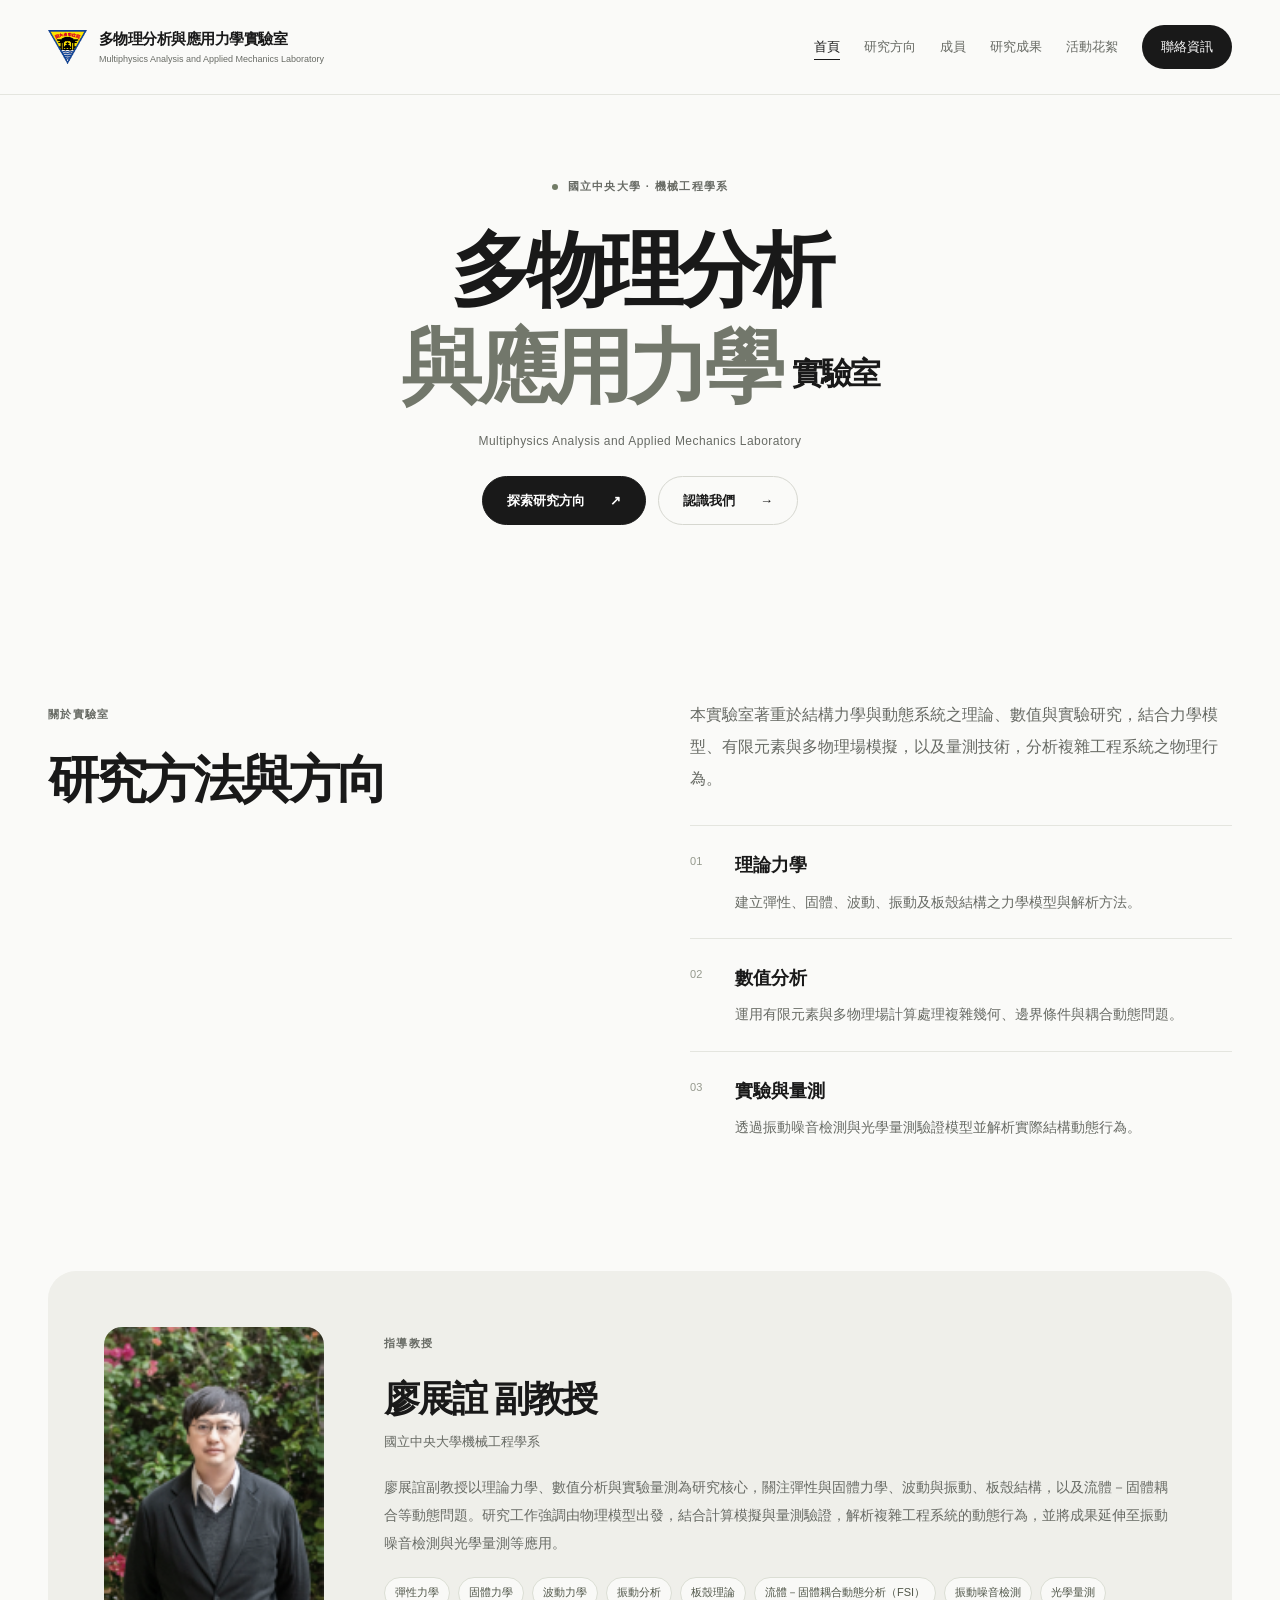
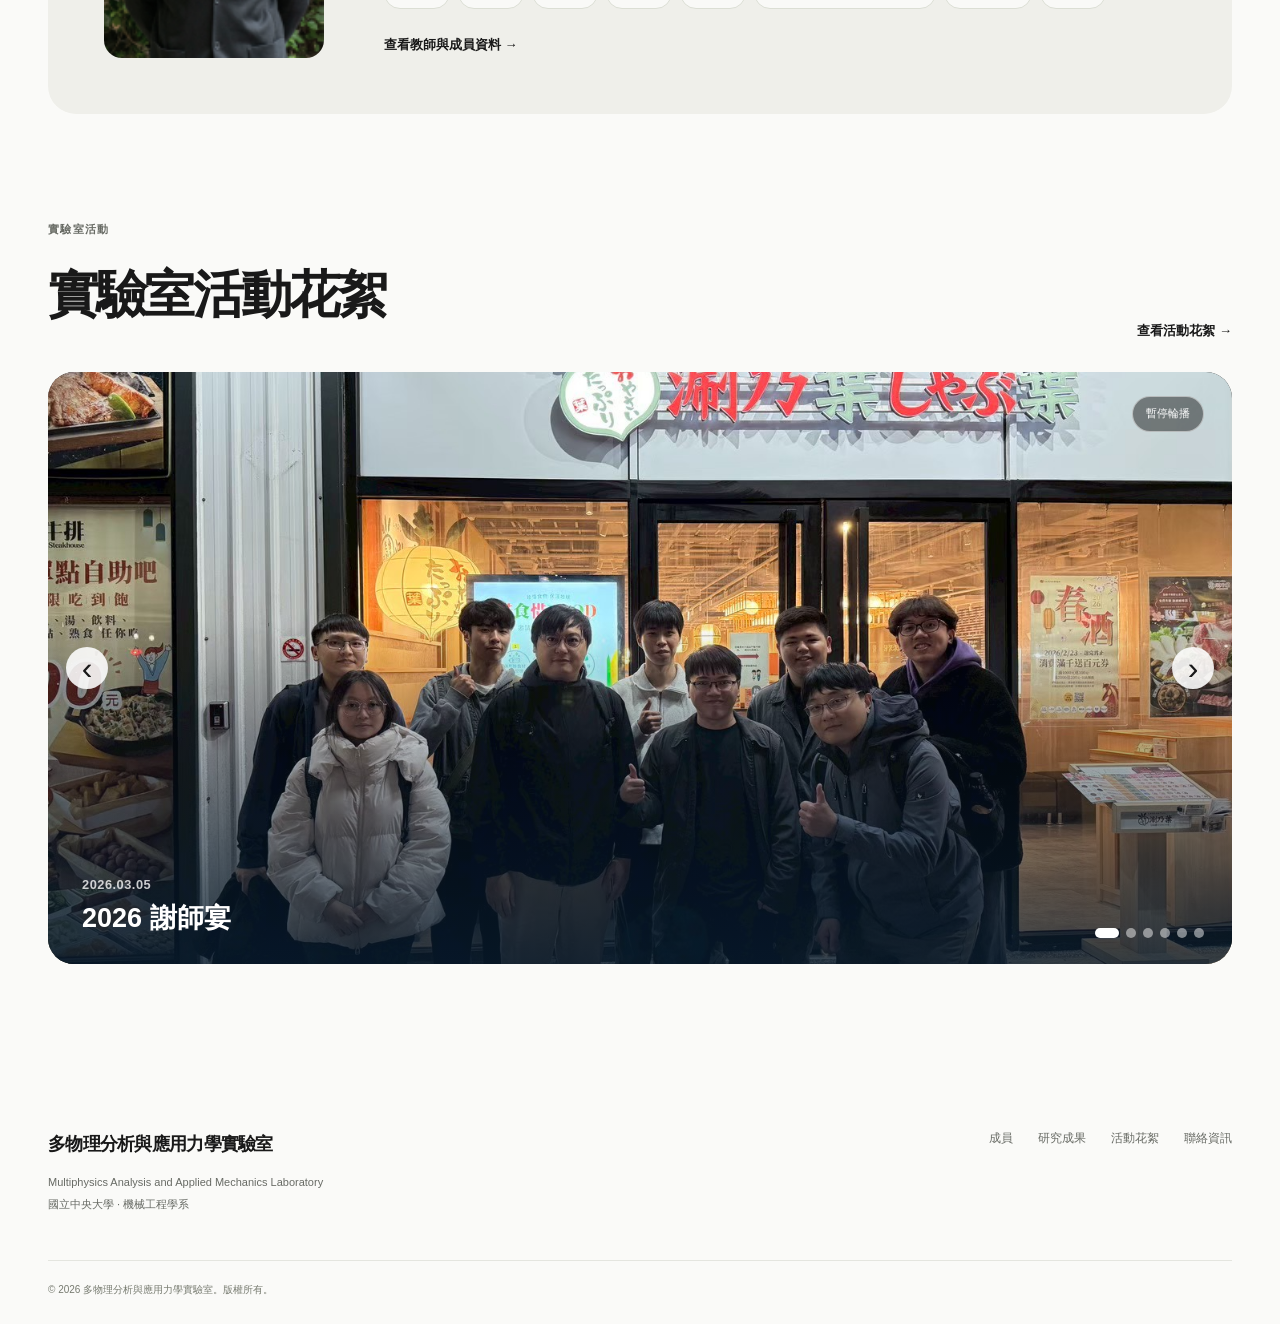
==== commit 96a292cc: "Simplify homepage content and restore full-color university logo" ====
--- a/index.html
+++ b/index.html
@@ -14,7 +14,7 @@
   <meta property="og:description" content="國立中央大學機械工程學系多物理分析與應用力學實驗室，由廖展誼副教授主持，研究涵蓋力學、振動、波動、流固耦合與光學量測。">
   <meta property="og:url" content="https://ncu-maam-lab.github.io/">
   <meta name="twitter:card" content="summary">
-  <link rel="stylesheet" href="assets/css/style.css?v=20261028">
+  <link rel="stylesheet" href="assets/css/style.css?v=20261028-2">
   <script type="application/ld+json">
   {
     "@context": "https://schema.org",
@@ -91,17 +91,7 @@
       <span class="eyebrow"><span class="status-dot" aria-hidden="true"></span>國立中央大學 · 機械工程學系</span>
       <h1 id="hero-title">多物理分析<br><span class="hero-emphasis">與應用力學</span><span class="hero-lab">實驗室</span></h1>
       <p class="hero-subtitle">Multiphysics Analysis and Applied Mechanics Laboratory</p>
-      <p class="hero-copy">從理論出發，以計算探索，用實驗看見。<br>理解複雜物理現象，發現力學的更多可能。</p>
       <div class="hero-actions"><a class="btn btn-primary" href="research.html">探索研究方向 <span aria-hidden="true">↗</span></a><a class="btn btn-outline" href="members.html">認識我們 <span aria-hidden="true">→</span></a></div>
-    </div>
-    <div class="research-showcase" aria-label="研究方向卡片" aria-roledescription="carousel">
-      <div class="research-fan"><button class="research-card" type="button" aria-pressed="false" data-title="彈性與固體力學" data-description="從應力、應變，理解結構的每一次變形。" data-href="research.html#solid" style="--offset:-2;--angle:-18deg;--rise:48px;--layer:3;--card-bg:#e7ebe5"><span class="research-card-top"><span>SOLID MECHANICS</span><span>01</span></span><svg viewBox="0 0 260 270" fill="none" stroke="currentColor" stroke-width="1.25" aria-hidden="true"><path d="M35 55q35 60 0 145"/><path d="M58 55q35 60 0 145"/><path d="M81 55q35 60 0 145"/><path d="M104 55q35 60 0 145"/><path d="M127 55q35 60 0 145"/><path d="M150 55q35 60 0 145"/><path d="M173 55q35 60 0 145"/><path d="M196 55q35 60 0 145"/><path d="M219 55q35 60 0 145"/><path d="M35 55q95 45 184 0"/><path d="M35 75q95 45 184 0"/><path d="M35 95q95 45 184 0"/><path d="M35 115q95 45 184 0"/><path d="M35 135q95 45 184 0"/><path d="M35 155q95 45 184 0"/><path d="M35 175q95 45 184 0"/><path d="M35 195q95 45 184 0"/></svg><span class="research-card-title">彈性與固體力學</span><span class="research-card-foot">理論 · 計算 · 實驗 <span aria-hidden="true">↗</span></span></button>
-<button class="research-card" type="button" aria-pressed="false" data-title="波動與振動分析" data-description="探索波的傳遞，解析結構的動態響應。" data-href="research.html#wave" style="--offset:-1;--angle:-9deg;--rise:24px;--layer:4;--card-bg:#e4e9ee"><span class="research-card-top"><span>WAVES & VIBRATION</span><span>02</span></span><svg viewBox="0 0 260 270" fill="none" stroke="currentColor" stroke-width="1.25" aria-hidden="true"><polyline points="15,108.6 18,110.4 21,112.2 24,113.8 27,115.3 30,116.6 33,117.9 36,118.9 39,119.8 42,120.5 45,121.0 48,121.3 51,121.5 54,121.5 57,121.2 60,120.8 63,120.2 66,119.4 69,118.5 72,117.3 75,116.1 78,114.6 81,113.1 84,111.4 87,109.6 90,107.8 93,105.8 96,103.8 99,101.7 102,99.7 105,97.6 108,95.5 111,93.4 114,91.4 117,89.5 120,87.6 123,85.8 126,84.1 129,82.5 132,81.1 135,79.8 138,78.7 141,77.7 144,76.9 147,76.3 150,75.8 153,75.6 156,75.5 159,75.6 162,75.9 165,76.4 168,77.1 171,78.0 174,79.0 177,80.2 180,81.5 183,83.0 186,84.6 189,86.4 192,88.2 195,90.1 198,92.1 201,94.1 204,96.2 207,98.3 210,100.3 213,102.4 216,104.5 219,106.5 222,108.4 225,110.2 228,112.0 231,113.6 234,115.1 237,116.5 240,117.7 243,118.8 246,119.7 249,120.4" opacity="0.25"/><polyline points="15,121.3 18,123.0 21,124.5 24,125.9 27,127.2 30,128.2 33,129.1 36,129.7 39,130.2 42,130.4 45,130.5 48,130.3 51,130.0 54,129.4 57,128.7 60,127.7 63,126.6 66,125.3 69,123.8 72,122.2 75,120.4 78,118.5 81,116.5 84,114.5 87,112.3 90,110.1 93,107.8 96,105.6 99,103.3 102,101.0 105,98.8 108,96.7 111,94.6 114,92.6 117,90.7 120,88.9 123,87.3 126,85.8 129,84.5 132,83.4 135,82.4 138,81.6 141,81.0 144,80.7 147,80.5 150,80.5 153,80.8 156,81.2 159,81.9 162,82.7 165,83.8 168,85.0 171,86.4 174,87.9 177,89.6 180,91.4 183,93.3 186,95.4 189,97.5 192,99.7 195,101.9 198,104.2 201,106.4 204,108.7 207,110.9 210,113.1 213,115.3 216,117.3 219,119.3 222,121.1 225,122.8 228,124.4 231,125.8 234,127.0 237,128.1 240,129.0 243,129.7 246,130.1 249,130.4" opacity="0.33"/><polyline points="15,133.9 18,135.3 21,136.5 24,137.5 27,138.4 30,139.0 33,139.3 36,139.5 39,139.4 42,139.1 45,138.6 48,137.9 51,137.0 54,135.9 57,134.5 60,133.0 63,131.3 66,129.5 69,127.5 72,125.4 75,123.2 78,120.9 81,118.6 84,116.2 87,113.7 90,111.3 93,108.8 96,106.4 99,104.0 102,101.8 105,99.6 108,97.5 111,95.5 114,93.6 117,92.0 120,90.5 123,89.1 126,88.0 129,87.1 132,86.4 135,85.9 138,85.6 141,85.5 144,85.7 147,86.0 150,86.7 153,87.5 156,88.5 159,89.7 162,91.1 165,92.7 168,94.4 171,96.3 174,98.4 177,100.5 180,102.8 183,105.1 186,107.5 189,109.9 192,112.4 195,114.8 198,117.2 201,119.6 204,122.0 207,124.2 210,126.4 213,128.4 216,130.3 219,132.1 222,133.7 225,135.1 228,136.4 231,137.4 234,138.3 237,138.9 240,139.3 243,139.5 246,139.5 249,139.2" opacity="0.40"/><polyline points="15,145.9 18,146.9 21,147.6 24,148.2 27,148.4 30,148.5 33,148.3 36,147.9 39,147.2 42,146.3 45,145.2 48,143.9 51,142.3 54,140.6 57,138.7 60,136.7 63,134.5 66,132.2 69,129.7 72,127.2 75,124.7 78,122.0 81,119.4 84,116.8 87,114.2 90,111.6 93,109.1 96,106.7 99,104.4 102,102.2 105,100.2 108,98.3 111,96.6 114,95.1 117,93.7 120,92.6 123,91.8 126,91.1 129,90.7 132,90.5 135,90.6 138,90.9 141,91.4 144,92.2 147,93.2 150,94.4 153,95.8 156,97.4 159,99.2 162,101.2 165,103.3 168,105.5 171,107.9 174,110.4 177,112.9 180,115.5 183,118.1 186,120.8 189,123.4 192,126.0 195,128.5 198,131.0 201,133.3 204,135.6 207,137.7 210,139.7 213,141.5 216,143.1 219,144.6 222,145.8 225,146.8 228,147.6 231,148.1 234,148.4 237,148.5 240,148.3 243,147.9 246,147.3 249,146.4" opacity="0.47"/><polyline points="15,156.9 18,157.3 21,157.5 24,157.4 27,157.1 30,156.5 33,155.6 36,154.5 39,153.2 42,151.7 45,150.0 48,148.0 51,145.9 54,143.6 57,141.2 60,138.7 63,136.0 66,133.3 69,130.5 72,127.7 75,124.9 78,122.1 81,119.3 84,116.6 87,114.0 90,111.5 93,109.1 96,106.8 99,104.7 102,102.8 105,101.1 108,99.6 111,98.3 114,97.3 117,96.4 120,95.9 123,95.6 126,95.5 129,95.7 132,96.2 135,96.9 138,97.8 141,99.0 144,100.4 147,102.1 150,103.9 153,105.9 156,108.1 159,110.4 162,112.9 165,115.5 168,118.2 171,120.9 174,123.7 177,126.5 180,129.3 183,132.1 186,134.9 189,137.5 192,140.1 195,142.6 198,144.9 201,147.1 204,149.1 207,151.0 210,152.6 213,154.0 216,155.2 219,156.1 222,156.8 225,157.3 228,157.5 231,157.4 234,157.1 237,156.6 240,155.7 243,154.7 246,153.4 249,151.9" opacity="0.55"/><polyline points="15,166.5 18,166.2 21,165.7 24,165.0 27,163.9 30,162.6 33,161.1 36,159.4 39,157.4 42,155.2 45,152.9 48,150.4 51,147.7 54,145.0 57,142.1 60,139.2 63,136.2 66,133.2 69,130.2 72,127.3 75,124.3 78,121.5 81,118.8 84,116.1 87,113.7 90,111.4 93,109.2 96,107.3 99,105.6 102,104.1 105,102.9 108,101.9 111,101.1 114,100.7 117,100.5 120,100.6 123,100.9 126,101.6 129,102.5 132,103.6 135,105.0 138,106.6 141,108.5 144,110.5 147,112.8 150,115.2 153,117.8 156,120.5 159,123.3 162,126.2 165,129.1 168,132.1 171,135.1 174,138.1 177,141.0 180,143.9 183,146.7 186,149.4 189,152.0 192,154.4 195,156.6 198,158.7 201,160.5 204,162.1 207,163.5 210,164.6 213,165.5 216,166.1 219,166.4 222,166.5 225,166.3 228,165.8 231,165.1 234,164.1 237,162.8 240,161.3 243,159.6 246,157.6 249,155.5" opacity="0.62"/><polyline points="15,174.3 18,173.3 21,172.1 24,170.6 27,168.8 30,166.9 33,164.7 36,162.3 39,159.7 42,156.9 45,154.1 48,151.1 51,148.0 54,144.9 57,141.7 60,138.5 63,135.4 66,132.2 69,129.2 72,126.2 75,123.4 78,120.7 81,118.1 84,115.8 87,113.6 90,111.7 93,110.0 96,108.6 99,107.4 102,106.5 105,105.9 108,105.6 111,105.5 114,105.8 117,106.3 120,107.1 123,108.2 126,109.5 129,111.2 132,113.0 135,115.1 138,117.4 141,119.9 144,122.5 147,125.3 150,128.2 153,131.3 156,134.4 159,137.5 162,140.7 165,143.9 168,147.0 171,150.1 174,153.1 177,156.1 180,158.8 183,161.5 186,163.9 189,166.2 192,168.2 195,170.1 198,171.6 201,173.0 204,174.0 207,174.8 210,175.3 213,175.5 216,175.4 219,175.0 222,174.4 225,173.4 228,172.2 231,170.8 234,169.0 237,167.1 240,164.9 243,162.5 246,160.0 249,157.3" opacity="0.70"/><polyline points="15,180.1 18,178.4 21,176.4 24,174.2 27,171.7 30,169.1 33,166.3 36,163.3 39,160.2 42,157.0 45,153.7 48,150.3 51,147.0 54,143.6 57,140.3 60,137.0 63,133.9 66,130.8 69,127.9 72,125.1 75,122.5 78,120.1 81,118.0 84,116.1 87,114.4 90,113.1 93,112.0 96,111.2 99,110.7 102,110.5 105,110.6 108,111.0 111,111.8 114,112.8 117,114.1 120,115.7 123,117.5 126,119.6 129,121.9 132,124.4 135,127.2 138,130.0 141,133.1 144,136.2 147,139.5 150,142.8 153,146.1 156,149.5 159,152.8 162,156.1 165,159.4 168,162.5 171,165.5 174,168.4 177,171.1 180,173.6 183,175.8 186,177.9 189,179.7 192,181.2 195,182.4 198,183.4 201,184.1 204,184.4 207,184.5 210,184.2 213,183.7 216,182.8 219,181.7 222,180.3 225,178.6 228,176.6 231,174.4 234,172.0 237,169.4 240,166.6 243,163.6 246,160.5 249,157.3" opacity="0.78"/><polyline points="15,183.7 18,181.3 21,178.6 24,175.7 27,172.6 30,169.4 33,166.1 36,162.7 39,159.2 42,155.6 45,152.1 48,148.6 51,145.1 54,141.7 57,138.4 60,135.2 63,132.2 66,129.4 69,126.8 72,124.4 75,122.3 78,120.4 81,118.9 84,117.6 87,116.6 90,115.9 93,115.6 96,115.5 99,115.8 102,116.4 105,117.4 108,118.6 111,120.1 114,121.9 117,124.0 120,126.3 123,128.9 126,131.7 129,134.6 132,137.8 135,141.0 138,144.4 141,147.9 144,151.4 147,154.9 150,158.5 153,162.0 156,165.4 159,168.8 162,172.0 165,175.1 168,178.0 171,180.8 174,183.3 177,185.5 180,187.6 183,189.3 186,190.8 189,191.9 192,192.8 195,193.3 198,193.5 201,193.4 204,193.0 207,192.2 210,191.1 213,189.8 216,188.1 219,186.2 222,184.0 225,181.6 228,178.9 231,176.0 234,173.0 237,169.8 240,166.5 243,163.1 246,159.6 249,156.0" opacity="0.85"/><polyline points="15,185.2 18,182.1 21,178.8 24,175.3 27,171.8 30,168.1 33,164.4 36,160.7 39,157.0 42,153.3 45,149.7 48,146.2 51,142.8 54,139.6 57,136.5 60,133.7 63,131.0 66,128.7 69,126.6 72,124.8 75,123.3 78,122.1 81,121.2 84,120.7 87,120.5 90,120.6 93,121.1 96,121.9 99,123.1 102,124.6 105,126.3 108,128.4 111,130.7 114,133.3 117,136.1 120,139.1 123,142.4 126,145.7 129,149.2 132,152.8 135,156.5 138,160.2 141,163.9 144,167.6 147,171.3 150,174.9 153,178.3 156,181.7 159,184.8 162,187.8 165,190.5 168,193.0 171,195.3 174,197.3 177,198.9 180,200.3 183,201.3 186,202.1 189,202.4 192,202.5 195,202.2 198,201.5 201,200.6 204,199.3 207,197.7 210,195.8 213,193.6 216,191.2 219,188.5 222,185.6 225,182.5 228,179.2 231,175.7 234,172.2 237,168.6 240,164.9 243,161.1 246,157.4 249,153.7" opacity="0.92"/></svg><span class="research-card-title">波動與振動分析</span><span class="research-card-foot">理論 · 計算 · 實驗 <span aria-hidden="true">↗</span></span></button>
-<button class="research-card is-current" type="button" aria-pressed="true" data-title="板殼理論" data-description="從薄板到殼體，建立結構行為的力學模型。" data-href="research.html#plate" style="--offset:0;--angle:0deg;--rise:0px;--layer:5;--card-bg:#f0e6e0"><span class="research-card-top"><span>PLATES & SHELLS</span><span>03</span></span><svg viewBox="0 0 260 270" fill="none" stroke="currentColor" stroke-width="1.25" aria-hidden="true"><polyline points="130.00,135.00 127.51,135.89 125.03,136.77 122.54,137.66 120.06,138.54 117.57,139.43 115.09,140.31 112.60,141.20 110.11,142.09 107.63,142.97 105.14,143.86 102.66,144.74 100.17,145.63 97.69,146.51 95.20,147.40 92.71,148.29 90.23,149.17 87.74,150.06 85.26,150.94 82.77,151.83 80.29,152.71 77.80,153.60 75.31,154.49 72.83,155.37 70.34,156.26 67.86,157.14 65.37,158.03 62.89,158.91 60.40,159.80 57.91,160.69 55.43,161.57 52.94,162.46 50.46,163.34 47.97,164.23 45.49,165.11 43.00,166.00"/><polyline points="130.00,135.00 132.49,135.89 134.97,136.77 137.46,137.66 139.94,138.54 142.43,139.43 144.91,140.31 147.40,141.20 149.89,142.09 152.37,142.97 154.86,143.86 157.34,144.74 159.83,145.63 162.31,146.51 164.80,147.40 167.29,148.29 169.77,149.17 172.26,150.06 174.74,150.94 177.23,151.83 179.71,152.71 182.20,153.60 184.69,154.49 187.17,155.37 189.66,156.26 192.14,157.14 194.63,158.03 197.11,158.91 199.60,159.80 202.09,160.69 204.57,161.57 207.06,162.46 209.54,163.34 212.03,164.23 214.51,165.11 217.00,166.00"/><polyline points="136.21,137.21 133.73,137.38 131.24,137.56 128.76,137.74 126.27,137.94 123.79,138.17 121.30,138.42 118.81,138.71 116.33,139.03 113.84,139.40 111.36,139.81 108.87,140.27 106.39,140.79 103.90,141.36 101.41,142.00 98.93,142.69 96.44,143.45 93.96,144.27 91.47,145.15 88.99,146.10 86.50,147.12 84.01,148.20 81.53,149.33 79.04,150.53 76.56,151.79 74.07,153.09 71.59,154.45 69.10,155.86 66.61,157.31 64.13,158.79 61.64,160.31 59.16,161.86 56.67,163.43 54.19,165.01 51.70,166.61 49.21,168.21"/><polyline points="123.79,137.21 126.27,137.38 128.76,137.56 131.24,137.74 133.73,137.94 136.21,138.17 138.70,138.42 141.19,138.71 143.67,139.03 146.16,139.40 148.64,139.81 151.13,140.27 153.61,140.79 156.10,141.36 158.59,142.00 161.07,142.69 163.56,143.45 166.04,144.27 168.53,145.15 171.01,146.10 173.50,147.12 175.99,148.20 178.47,149.33 180.96,150.53 183.44,151.79 185.93,153.09 188.41,154.45 190.90,155.86 193.39,157.31 195.87,158.79 198.36,160.31 200.84,161.86 203.33,163.43 205.81,165.01 208.30,166.61 210.79,168.21"/><polyline points="142.43,139.43 139.94,138.91 137.46,138.41 134.97,137.93 132.49,137.48 130.00,137.08 127.51,136.73 125.03,136.45 122.54,136.24 120.06,136.11 117.57,136.07 115.09,136.14 112.60,136.30 110.11,136.58 107.63,136.97 105.14,137.49 102.66,138.12 100.17,138.88 97.69,139.77 95.20,140.78 92.71,141.91 90.23,143.17 87.74,144.55 85.26,146.05 82.77,147.65 80.29,149.36 77.80,151.17 75.31,153.07 72.83,155.05 70.34,157.10 67.86,159.22 65.37,161.40 62.89,163.62 60.40,165.87 57.91,168.14 55.43,170.43"/><polyline points="117.57,139.43 120.06,138.91 122.54,138.41 125.03,137.93 127.51,137.48 130.00,137.08 132.49,136.73 134.97,136.45 137.46,136.24 139.94,136.11 142.43,136.07 144.91,136.14 147.40,136.30 149.89,136.58 152.37,136.97 154.86,137.49 157.34,138.12 159.83,138.88 162.31,139.77 164.80,140.78 167.29,141.91 169.77,143.17 172.26,144.55 174.74,146.05 177.23,147.65 179.71,149.36 182.20,151.17 184.69,153.07 187.17,155.05 189.66,157.10 192.14,159.22 194.63,161.40 197.11,163.62 199.60,165.87 202.09,168.14 204.57,170.43"/><polyline points="148.64,141.64 146.16,140.52 143.67,139.41 141.19,138.33 138.70,137.30 136.21,136.33 133.73,135.44 131.24,134.65 128.76,133.96 126.27,133.39 123.79,132.95 121.30,132.65 118.81,132.51 116.33,132.52 113.84,132.70 111.36,133.05 108.87,133.57 106.39,134.28 103.90,135.16 101.41,136.23 98.93,137.47 96.44,138.90 93.96,140.49 91.47,142.25 88.99,144.17 86.50,146.24 84.01,148.45 81.53,150.79 79.04,153.25 76.56,155.82 74.07,158.48 71.59,161.21 69.10,164.01 66.61,166.86 64.13,169.75 61.64,172.64"/><polyline points="111.36,141.64 113.84,140.52 116.33,139.41 118.81,138.33 121.30,137.30 123.79,136.33 126.27,135.44 128.76,134.65 131.24,133.96 133.73,133.39 136.21,132.95 138.70,132.65 141.19,132.51 143.67,132.52 146.16,132.70 148.64,133.05 151.13,133.57 153.61,134.28 156.10,135.16 158.59,136.23 161.07,137.47 163.56,138.90 166.04,140.49 168.53,142.25 171.01,144.17 173.50,146.24 175.99,148.45 178.47,150.79 180.96,153.25 183.44,155.82 185.93,158.48 188.41,161.21 190.90,164.01 193.39,166.86 195.87,169.75 198.36,172.64"/><polyline points="154.86,143.86 152.37,142.22 149.89,140.60 147.40,139.03 144.91,137.51 142.43,136.07 139.94,134.74 137.46,133.51 134.97,132.42 132.49,131.48 130.00,130.71 127.51,130.11 125.03,129.70 122.54,129.49 120.06,129.49 117.57,129.70 115.09,130.14 112.60,130.80 110.11,131.68 107.63,132.79 105.14,134.13 102.66,135.69 100.17,137.46 97.69,139.44 95.20,141.62 92.71,143.99 90.23,146.54 87.74,149.25 85.26,152.11 82.77,155.11 80.29,158.22 77.80,161.42 75.31,164.71 72.83,168.06 70.34,171.45 67.86,174.86"/><polyline points="105.14,143.86 107.63,142.22 110.11,140.60 112.60,139.03 115.09,137.51 117.57,136.07 120.06,134.74 122.54,133.51 125.03,132.42 127.51,131.48 130.00,130.71 132.49,130.11 134.97,129.70 137.46,129.49 139.94,129.49 142.43,129.70 144.91,130.14 147.40,130.80 149.89,131.68 152.37,132.79 154.86,134.13 157.34,135.69 159.83,137.46 162.31,139.44 164.80,141.62 167.29,143.99 169.77,146.54 172.26,149.25 174.74,152.11 177.23,155.11 179.71,158.22 182.20,161.42 184.69,164.71 187.17,168.06 189.66,171.45 192.14,174.86"/><polyline points="161.07,146.07 158.59,144.05 156.10,142.05 153.61,140.10 151.13,138.22 148.64,136.43 146.16,134.75 143.67,133.21 141.19,131.82 138.70,130.60 136.21,129.57 133.73,128.75 131.24,128.14 128.76,127.76 126.27,127.62 123.79,127.74 121.30,128.10 118.81,128.73 116.33,129.61 113.84,130.76 111.36,132.16 108.87,133.82 106.39,135.73 103.90,137.88 101.41,140.26 98.93,142.86 96.44,145.66 93.96,148.65 91.47,151.81 88.99,155.12 86.50,158.57 84.01,162.13 81.53,165.79 79.04,169.51 76.56,173.28 74.07,177.07"/><polyline points="98.93,146.07 101.41,144.05 103.90,142.05 106.39,140.10 108.87,138.22 111.36,136.43 113.84,134.75 116.33,133.21 118.81,131.82 121.30,130.60 123.79,129.57 126.27,128.75 128.76,128.14 131.24,127.76 133.73,127.62 136.21,127.74 138.70,128.10 141.19,128.73 143.67,129.61 146.16,130.76 148.64,132.16 151.13,133.82 153.61,135.73 156.10,137.88 158.59,140.26 161.07,142.86 163.56,145.66 166.04,148.65 168.53,151.81 171.01,155.12 173.50,158.57 175.99,162.13 178.47,165.79 180.96,169.51 183.44,173.28 185.93,177.07"/><polyline points="167.29,148.29 164.80,146.03 162.31,143.79 159.83,141.61 157.34,139.50 154.86,137.49 152.37,135.60 149.89,133.86 147.40,132.28 144.91,130.89 142.43,129.70 139.94,128.74 137.46,128.01 134.97,127.53 132.49,127.31 130.00,127.35 127.51,127.68 125.03,128.28 122.54,129.17 120.06,130.33 117.57,131.78 115.09,133.51 112.60,135.50 110.11,137.75 107.63,140.25 105.14,142.99 102.66,145.95 100.17,149.11 97.69,152.46 95.20,155.97 92.71,159.63 90.23,163.41 87.74,167.29 85.26,171.25 82.77,175.25 80.29,179.29"/><polyline points="92.71,148.29 95.20,146.03 97.69,143.79 100.17,141.61 102.66,139.50 105.14,137.49 107.63,135.60 110.11,133.86 112.60,132.28 115.09,130.89 117.57,129.70 120.06,128.74 122.54,128.01 125.03,127.53 127.51,127.31 130.00,127.35 132.49,127.68 134.97,128.28 137.46,129.17 139.94,130.33 142.43,131.78 144.91,133.51 147.40,135.50 149.89,137.75 152.37,140.25 154.86,142.99 157.34,145.95 159.83,149.11 162.31,152.46 164.80,155.97 167.29,159.63 169.77,163.41 172.26,167.29 174.74,171.25 177.23,175.25 179.71,179.29"/><polyline points="173.50,150.50 171.01,148.16 168.53,145.84 166.04,143.58 163.56,141.39 161.07,139.31 158.59,137.35 156.10,135.54 153.61,133.90 151.13,132.45 148.64,131.21 146.16,130.20 143.67,129.43 141.19,128.91 138.70,128.66 136.21,128.69 133.73,129.00 131.24,129.59 128.76,130.48 126.27,131.65 123.79,133.12 121.30,134.86 118.81,136.88 116.33,139.17 113.84,141.71 111.36,144.50 108.87,147.51 106.39,150.73 103.90,154.14 101.41,157.72 98.93,161.45 96.44,165.31 93.96,169.27 91.47,173.30 88.99,177.39 86.50,181.50"/><polyline points="86.50,150.50 88.99,148.16 91.47,145.84 93.96,143.58 96.44,141.39 98.93,139.31 101.41,137.35 103.90,135.54 106.39,133.90 108.87,132.45 111.36,131.21 113.84,130.20 116.33,129.43 118.81,128.91 121.30,128.66 123.79,128.69 126.27,129.00 128.76,129.59 131.24,130.48 133.73,131.65 136.21,133.12 138.70,134.86 141.19,136.88 143.67,139.17 146.16,141.71 148.64,144.50 151.13,147.51 153.61,150.73 156.10,154.14 158.59,157.72 161.07,161.45 163.56,165.31 166.04,169.27 168.53,173.30 171.01,177.39 173.50,181.50"/><polyline points="179.71,152.71 177.23,150.45 174.74,148.22 172.26,146.03 169.77,143.92 167.29,141.91 164.80,140.03 162.31,138.28 159.83,136.71 157.34,135.32 154.86,134.13 152.37,133.17 149.89,132.44 147.40,131.96 144.91,131.73 142.43,131.78 139.94,132.11 137.46,132.71 134.97,133.60 132.49,134.76 130.00,136.21 127.51,137.93 125.03,139.93 122.54,142.18 120.06,144.68 117.57,147.42 115.09,150.37 112.60,153.54 110.11,156.88 107.63,160.40 105.14,164.06 102.66,167.84 100.17,171.72 97.69,175.68 95.20,179.68 92.71,183.71"/><polyline points="80.29,152.71 82.77,150.45 85.26,148.22 87.74,146.03 90.23,143.92 92.71,141.91 95.20,140.03 97.69,138.28 100.17,136.71 102.66,135.32 105.14,134.13 107.63,133.17 110.11,132.44 112.60,131.96 115.09,131.73 117.57,131.78 120.06,132.11 122.54,132.71 125.03,133.60 127.51,134.76 130.00,136.21 132.49,137.93 134.97,139.93 137.46,142.18 139.94,144.68 142.43,147.42 144.91,150.37 147.40,153.54 149.89,156.88 152.37,160.40 154.86,164.06 157.34,167.84 159.83,171.72 162.31,175.68 164.80,179.68 167.29,183.71"/><polyline points="185.93,154.93 183.44,152.91 180.96,150.91 178.47,148.96 175.99,147.07 173.50,145.28 171.01,143.61 168.53,142.06 166.04,140.67 163.56,139.46 161.07,138.43 158.59,137.60 156.10,137.00 153.61,136.62 151.13,136.48 148.64,136.59 146.16,136.96 143.67,137.58 141.19,138.47 138.70,139.62 136.21,141.02 133.73,142.68 131.24,144.59 128.76,146.74 126.27,149.12 123.79,151.71 121.30,154.51 118.81,157.50 116.33,160.66 113.84,163.98 111.36,167.43 108.87,170.99 106.39,174.64 103.90,178.37 101.41,182.14 98.93,185.93"/><polyline points="74.07,154.93 76.56,152.91 79.04,150.91 81.53,148.96 84.01,147.07 86.50,145.28 88.99,143.61 91.47,142.06 93.96,140.67 96.44,139.46 98.93,138.43 101.41,137.60 103.90,137.00 106.39,136.62 108.87,136.48 111.36,136.59 113.84,136.96 116.33,137.58 118.81,138.47 121.30,139.62 123.79,141.02 126.27,142.68 128.76,144.59 131.24,146.74 133.73,149.12 136.21,151.71 138.70,154.51 141.19,157.50 143.67,160.66 146.16,163.98 148.64,167.43 151.13,170.99 153.61,174.64 156.10,178.37 158.59,182.14 161.07,185.93"/><polyline points="192.14,157.14 189.66,155.51 187.17,153.89 184.69,152.31 182.20,150.80 179.71,149.36 177.23,148.02 174.74,146.80 172.26,145.71 169.77,144.77 167.29,143.99 164.80,143.40 162.31,142.99 159.83,142.78 157.34,142.77 154.86,142.99 152.37,143.42 149.89,144.08 147.40,144.97 144.91,146.08 142.43,147.42 139.94,148.97 137.46,150.75 134.97,152.73 132.49,154.91 130.00,157.28 127.51,159.83 125.03,162.54 122.54,165.40 120.06,168.39 117.57,171.50 115.09,174.71 112.60,178.00 110.11,181.35 107.63,184.73 105.14,188.14"/><polyline points="67.86,157.14 70.34,155.51 72.83,153.89 75.31,152.31 77.80,150.80 80.29,149.36 82.77,148.02 85.26,146.80 87.74,145.71 90.23,144.77 92.71,143.99 95.20,143.40 97.69,142.99 100.17,142.78 102.66,142.77 105.14,142.99 107.63,143.42 110.11,144.08 112.60,144.97 115.09,146.08 117.57,147.42 120.06,148.97 122.54,150.75 125.03,152.73 127.51,154.91 130.00,157.28 132.49,159.83 134.97,162.54 137.46,165.40 139.94,168.39 142.43,171.50 144.91,174.71 147.40,178.00 149.89,181.35 152.37,184.73 154.86,188.14"/><polyline points="198.36,159.36 195.87,158.23 193.39,157.12 190.90,156.04 188.41,155.01 185.93,154.05 183.44,153.16 180.96,152.36 178.47,151.68 175.99,151.10 173.50,150.67 171.01,150.37 168.53,150.22 166.04,150.23 163.56,150.41 161.07,150.76 158.59,151.29 156.10,151.99 153.61,152.88 151.13,153.94 148.64,155.19 146.16,156.61 143.67,158.20 141.19,159.96 138.70,161.88 136.21,163.95 133.73,166.16 131.24,168.50 128.76,170.96 126.27,173.53 123.79,176.19 121.30,178.93 118.81,181.73 116.33,184.58 113.84,187.46 111.36,190.36"/><polyline points="61.64,159.36 64.13,158.23 66.61,157.12 69.10,156.04 71.59,155.01 74.07,154.05 76.56,153.16 79.04,152.36 81.53,151.68 84.01,151.10 86.50,150.67 88.99,150.37 91.47,150.22 93.96,150.23 96.44,150.41 98.93,150.76 101.41,151.29 103.90,151.99 106.39,152.88 108.87,153.94 111.36,155.19 113.84,156.61 116.33,158.20 118.81,159.96 121.30,161.88 123.79,163.95 126.27,166.16 128.76,168.50 131.24,170.96 133.73,173.53 136.21,176.19 138.70,178.93 141.19,181.73 143.67,184.58 146.16,187.46 148.64,190.36"/><polyline points="204.57,161.57 202.09,161.06 199.60,160.55 197.11,160.07 194.63,159.63 192.14,159.22 189.66,158.87 187.17,158.59 184.69,158.38 182.20,158.25 179.71,158.22 177.23,158.28 174.74,158.45 172.26,158.72 169.77,159.12 167.29,159.63 164.80,160.26 162.31,161.02 159.83,161.91 157.34,162.92 154.86,164.06 152.37,165.32 149.89,166.69 147.40,168.19 144.91,169.79 142.43,171.50 139.94,173.31 137.46,175.21 134.97,177.19 132.49,179.25 130.00,181.37 127.51,183.54 125.03,185.76 122.54,188.01 120.06,190.29 117.57,192.57"/><polyline points="55.43,161.57 57.91,161.06 60.40,160.55 62.89,160.07 65.37,159.63 67.86,159.22 70.34,158.87 72.83,158.59 75.31,158.38 77.80,158.25 80.29,158.22 82.77,158.28 85.26,158.45 87.74,158.72 90.23,159.12 92.71,159.63 95.20,160.26 97.69,161.02 100.17,161.91 102.66,162.92 105.14,164.06 107.63,165.32 110.11,166.69 112.60,168.19 115.09,169.79 117.57,171.50 120.06,173.31 122.54,175.21 125.03,177.19 127.51,179.25 130.00,181.37 132.49,183.54 134.97,185.76 137.46,188.01 139.94,190.29 142.43,192.57"/><polyline points="210.79,163.79 208.30,163.95 205.81,164.13 203.33,164.31 200.84,164.51 198.36,164.74 195.87,164.99 193.39,165.28 190.90,165.60 188.41,165.97 185.93,166.38 183.44,166.84 180.96,167.36 178.47,167.93 175.99,168.57 173.50,169.26 171.01,170.02 168.53,170.84 166.04,171.73 163.56,172.68 161.07,173.69 158.59,174.77 156.10,175.91 153.61,177.10 151.13,178.36 148.64,179.67 146.16,181.02 143.67,182.43 141.19,183.88 138.70,185.36 136.21,186.88 133.73,188.43 131.24,190.00 128.76,191.58 126.27,193.18 123.79,194.79"/><polyline points="49.21,163.79 51.70,163.95 54.19,164.13 56.67,164.31 59.16,164.51 61.64,164.74 64.13,164.99 66.61,165.28 69.10,165.60 71.59,165.97 74.07,166.38 76.56,166.84 79.04,167.36 81.53,167.93 84.01,168.57 86.50,169.26 88.99,170.02 91.47,170.84 93.96,171.73 96.44,172.68 98.93,173.69 101.41,174.77 103.90,175.91 106.39,177.10 108.87,178.36 111.36,179.67 113.84,181.02 116.33,182.43 118.81,183.88 121.30,185.36 123.79,186.88 126.27,188.43 128.76,190.00 131.24,191.58 133.73,193.18 136.21,194.79"/><polyline points="217.00,166.00 214.51,166.89 212.03,167.77 209.54,168.66 207.06,169.54 204.57,170.43 202.09,171.31 199.60,172.20 197.11,173.09 194.63,173.97 192.14,174.86 189.66,175.74 187.17,176.63 184.69,177.51 182.20,178.40 179.71,179.29 177.23,180.17 174.74,181.06 172.26,181.94 169.77,182.83 167.29,183.71 164.80,184.60 162.31,185.49 159.83,186.37 157.34,187.26 154.86,188.14 152.37,189.03 149.89,189.91 147.40,190.80 144.91,191.69 142.43,192.57 139.94,193.46 137.46,194.34 134.97,195.23 132.49,196.11 130.00,197.00"/><polyline points="43.00,166.00 45.49,166.89 47.97,167.77 50.46,168.66 52.94,169.54 55.43,170.43 57.91,171.31 60.40,172.20 62.89,173.09 65.37,173.97 67.86,174.86 70.34,175.74 72.83,176.63 75.31,177.51 77.80,178.40 80.29,179.29 82.77,180.17 85.26,181.06 87.74,181.94 90.23,182.83 92.71,183.71 95.20,184.60 97.69,185.49 100.17,186.37 102.66,187.26 105.14,188.14 107.63,189.03 110.11,189.91 112.60,190.80 115.09,191.69 117.57,192.57 120.06,193.46 122.54,194.34 125.03,195.23 127.51,196.11 130.00,197.00"/></svg><span class="research-card-title">板殼理論</span><span class="research-card-foot">理論 · 計算 · 實驗 <span aria-hidden="true">↗</span></span></button>
-<button class="research-card" type="button" aria-pressed="false" data-title="流固耦合分析" data-description="理解流體與結構之間，彼此交織的動態。" data-href="research.html#fsi" style="--offset:1;--angle:9deg;--rise:24px;--layer:4;--card-bg:#e3ebe8"><span class="research-card-top"><span>FLUID–STRUCTURE</span><span>04</span></span><svg viewBox="0 0 260 270" fill="none" stroke="currentColor" stroke-width="1.25" aria-hidden="true"><path d="M15 55C65 20 85 90 130 55S200 25 245 55" opacity=".65"/><path d="M15 74C65 39 85 109 130 74S200 44 245 74" opacity=".65"/><path d="M15 93C65 58 85 128 130 93S200 63 245 93" opacity=".65"/><path d="M15 112C65 77 85 147 130 112S200 82 245 112" opacity=".65"/><path d="M15 131C65 96 85 166 130 131S200 101 245 131" opacity=".65"/><path d="M15 150C65 115 85 185 130 150S200 120 245 150" opacity=".65"/><path d="M15 169C65 134 85 204 130 169S200 139 245 169" opacity=".65"/><path d="M15 188C65 153 85 223 130 188S200 158 245 188" opacity=".65"/><path d="M15 207C65 172 85 242 130 207S200 177 245 207" opacity=".65"/><path d="M120 38Q175 135 120 235" stroke-width="5"/></svg><span class="research-card-title">流固耦合分析</span><span class="research-card-foot">理論 · 計算 · 實驗 <span aria-hidden="true">↗</span></span></button>
-<button class="research-card" type="button" aria-pressed="false" data-title="光學量測與檢測" data-description="用非接觸式量測，讓細微的動態被看見。" data-href="research.html#measurement" style="--offset:2;--angle:18deg;--rise:48px;--layer:3;--card-bg:#eae6ed"><span class="research-card-top"><span>OPTICAL MEASUREMENT</span><span>05</span></span><svg viewBox="0 0 260 270" fill="none" stroke="currentColor" stroke-width="1.25" aria-hidden="true"><ellipse cx="130" cy="132" rx="18" ry="12" transform="rotate(-30 130 132)" opacity="0.3"/><ellipse cx="130" cy="132" rx="28" ry="20" transform="rotate(-30 130 132)" opacity="0.37"/><ellipse cx="130" cy="132" rx="38" ry="28" transform="rotate(-30 130 132)" opacity="0.44"/><ellipse cx="130" cy="132" rx="48" ry="36" transform="rotate(-30 130 132)" opacity="0.51"/><ellipse cx="130" cy="132" rx="58" ry="44" transform="rotate(-30 130 132)" opacity="0.5800000000000001"/><ellipse cx="130" cy="132" rx="68" ry="52" transform="rotate(-30 130 132)" opacity="0.65"/><ellipse cx="130" cy="132" rx="78" ry="60" transform="rotate(-30 130 132)" opacity="0.72"/><ellipse cx="130" cy="132" rx="88" ry="68" transform="rotate(-30 130 132)" opacity="0.79"/><ellipse cx="130" cy="132" rx="98" ry="76" transform="rotate(-30 130 132)" opacity="0.8600000000000001"/><ellipse cx="130" cy="132" rx="108" ry="84" transform="rotate(-30 130 132)" opacity="0.9300000000000002"/><path d="M20 132h220M130 25v215" stroke-dasharray="4 7" opacity=".4"/></svg><span class="research-card-title">光學量測與檢測</span><span class="research-card-foot">理論 · 計算 · 實驗 <span aria-hidden="true">↗</span></span></button></div>
-      <div class="showcase-toolbar container"><span class="showcase-hint">不同視角，同一份探索精神。</span><div class="showcase-controls"><button type="button" data-research-prev aria-label="上一個研究方向">←</button><span data-research-count>03 / 05</span><button type="button" data-research-next aria-label="下一個研究方向">→</button></div></div>
-      <div class="research-caption container" aria-live="polite" aria-atomic="true"><div><strong data-research-title>板殼理論</strong><p data-research-description>從薄板到殼體，建立結構行為的力學模型。</p></div><a class="card-link" data-research-link href="research.html#plate">深入了解 <span aria-hidden="true">↗</span></a></div>
     </div>
   </section>
 
@@ -110,7 +100,7 @@
     <div class="container about-grid">
       <div>
         <span class="eyebrow" data-i18n="home.about">關於實驗室</span>
-        <h2 class="section-title" data-i18n="home.aboutTitle">從基礎力學，<br>走向更多可能。</h2>
+        <h2 class="section-title" data-i18n="home.aboutTitle">研究方法與方向</h2>
       </div>
       <div>
         <p class="section-lead" data-i18n="home.aboutLead">本實驗室著重於結構力學與動態系統之理論、數值與實驗研究，結合力學模型、有限元素與多物理場模擬，以及量測技術，分析複雜工程系統之物理行為。</p>
@@ -142,7 +132,7 @@
   <section class="section home-gallery-section">
     <div class="container">
       <div class="gallery-heading">
-        <div><span class="eyebrow" data-i18n="home.latest">實驗室活動</span><h2 class="section-title" data-i18n="home.newsTitle">研究之外，<br>一起走過的日常。</h2></div>
+        <div><span class="eyebrow" data-i18n="home.latest">實驗室活動</span><h2 class="section-title" data-i18n="home.newsTitle">實驗室活動花絮</h2></div>
         <a class="card-link" href="news.html#activities" data-i18n="home.viewActivities">查看活動花絮 →</a>
       </div>
       <div class="activity-slider" data-activity-slider>
@@ -161,7 +151,7 @@
     </div>
   </section>
 
-<section class="contact-cta"><div class="container cta-inner"><div><span class="eyebrow">LET’S EXPLORE TOGETHER</span><h2>讓好奇心，<br>成為下一個開始。</h2><p>了解研究方向、實驗室資訊與學術交流，歡迎與我們聯繫。</p><a class="btn btn-primary" href="contact.html">聯絡實驗室 <span aria-hidden="true">↗</span></a></div><div class="cta-art" aria-hidden="true"><svg viewBox="0 0 260 270" fill="none" stroke="currentColor" stroke-width="1.25" aria-hidden="true"><polyline points="15,108.6 18,110.4 21,112.2 24,113.8 27,115.3 30,116.6 33,117.9 36,118.9 39,119.8 42,120.5 45,121.0 48,121.3 51,121.5 54,121.5 57,121.2 60,120.8 63,120.2 66,119.4 69,118.5 72,117.3 75,116.1 78,114.6 81,113.1 84,111.4 87,109.6 90,107.8 93,105.8 96,103.8 99,101.7 102,99.7 105,97.6 108,95.5 111,93.4 114,91.4 117,89.5 120,87.6 123,85.8 126,84.1 129,82.5 132,81.1 135,79.8 138,78.7 141,77.7 144,76.9 147,76.3 150,75.8 153,75.6 156,75.5 159,75.6 162,75.9 165,76.4 168,77.1 171,78.0 174,79.0 177,80.2 180,81.5 183,83.0 186,84.6 189,86.4 192,88.2 195,90.1 198,92.1 201,94.1 204,96.2 207,98.3 210,100.3 213,102.4 216,104.5 219,106.5 222,108.4 225,110.2 228,112.0 231,113.6 234,115.1 237,116.5 240,117.7 243,118.8 246,119.7 249,120.4" opacity="0.25"/><polyline points="15,121.3 18,123.0 21,124.5 24,125.9 27,127.2 30,128.2 33,129.1 36,129.7 39,130.2 42,130.4 45,130.5 48,130.3 51,130.0 54,129.4 57,128.7 60,127.7 63,126.6 66,125.3 69,123.8 72,122.2 75,120.4 78,118.5 81,116.5 84,114.5 87,112.3 90,110.1 93,107.8 96,105.6 99,103.3 102,101.0 105,98.8 108,96.7 111,94.6 114,92.6 117,90.7 120,88.9 123,87.3 126,85.8 129,84.5 132,83.4 135,82.4 138,81.6 141,81.0 144,80.7 147,80.5 150,80.5 153,80.8 156,81.2 159,81.9 162,82.7 165,83.8 168,85.0 171,86.4 174,87.9 177,89.6 180,91.4 183,93.3 186,95.4 189,97.5 192,99.7 195,101.9 198,104.2 201,106.4 204,108.7 207,110.9 210,113.1 213,115.3 216,117.3 219,119.3 222,121.1 225,122.8 228,124.4 231,125.8 234,127.0 237,128.1 240,129.0 243,129.7 246,130.1 249,130.4" opacity="0.33"/><polyline points="15,133.9 18,135.3 21,136.5 24,137.5 27,138.4 30,139.0 33,139.3 36,139.5 39,139.4 42,139.1 45,138.6 48,137.9 51,137.0 54,135.9 57,134.5 60,133.0 63,131.3 66,129.5 69,127.5 72,125.4 75,123.2 78,120.9 81,118.6 84,116.2 87,113.7 90,111.3 93,108.8 96,106.4 99,104.0 102,101.8 105,99.6 108,97.5 111,95.5 114,93.6 117,92.0 120,90.5 123,89.1 126,88.0 129,87.1 132,86.4 135,85.9 138,85.6 141,85.5 144,85.7 147,86.0 150,86.7 153,87.5 156,88.5 159,89.7 162,91.1 165,92.7 168,94.4 171,96.3 174,98.4 177,100.5 180,102.8 183,105.1 186,107.5 189,109.9 192,112.4 195,114.8 198,117.2 201,119.6 204,122.0 207,124.2 210,126.4 213,128.4 216,130.3 219,132.1 222,133.7 225,135.1 228,136.4 231,137.4 234,138.3 237,138.9 240,139.3 243,139.5 246,139.5 249,139.2" opacity="0.40"/><polyline points="15,145.9 18,146.9 21,147.6 24,148.2 27,148.4 30,148.5 33,148.3 36,147.9 39,147.2 42,146.3 45,145.2 48,143.9 51,142.3 54,140.6 57,138.7 60,136.7 63,134.5 66,132.2 69,129.7 72,127.2 75,124.7 78,122.0 81,119.4 84,116.8 87,114.2 90,111.6 93,109.1 96,106.7 99,104.4 102,102.2 105,100.2 108,98.3 111,96.6 114,95.1 117,93.7 120,92.6 123,91.8 126,91.1 129,90.7 132,90.5 135,90.6 138,90.9 141,91.4 144,92.2 147,93.2 150,94.4 153,95.8 156,97.4 159,99.2 162,101.2 165,103.3 168,105.5 171,107.9 174,110.4 177,112.9 180,115.5 183,118.1 186,120.8 189,123.4 192,126.0 195,128.5 198,131.0 201,133.3 204,135.6 207,137.7 210,139.7 213,141.5 216,143.1 219,144.6 222,145.8 225,146.8 228,147.6 231,148.1 234,148.4 237,148.5 240,148.3 243,147.9 246,147.3 249,146.4" opacity="0.47"/><polyline points="15,156.9 18,157.3 21,157.5 24,157.4 27,157.1 30,156.5 33,155.6 36,154.5 39,153.2 42,151.7 45,150.0 48,148.0 51,145.9 54,143.6 57,141.2 60,138.7 63,136.0 66,133.3 69,130.5 72,127.7 75,124.9 78,122.1 81,119.3 84,116.6 87,114.0 90,111.5 93,109.1 96,106.8 99,104.7 102,102.8 105,101.1 108,99.6 111,98.3 114,97.3 117,96.4 120,95.9 123,95.6 126,95.5 129,95.7 132,96.2 135,96.9 138,97.8 141,99.0 144,100.4 147,102.1 150,103.9 153,105.9 156,108.1 159,110.4 162,112.9 165,115.5 168,118.2 171,120.9 174,123.7 177,126.5 180,129.3 183,132.1 186,134.9 189,137.5 192,140.1 195,142.6 198,144.9 201,147.1 204,149.1 207,151.0 210,152.6 213,154.0 216,155.2 219,156.1 222,156.8 225,157.3 228,157.5 231,157.4 234,157.1 237,156.6 240,155.7 243,154.7 246,153.4 249,151.9" opacity="0.55"/><polyline points="15,166.5 18,166.2 21,165.7 24,165.0 27,163.9 30,162.6 33,161.1 36,159.4 39,157.4 42,155.2 45,152.9 48,150.4 51,147.7 54,145.0 57,142.1 60,139.2 63,136.2 66,133.2 69,130.2 72,127.3 75,124.3 78,121.5 81,118.8 84,116.1 87,113.7 90,111.4 93,109.2 96,107.3 99,105.6 102,104.1 105,102.9 108,101.9 111,101.1 114,100.7 117,100.5 120,100.6 123,100.9 126,101.6 129,102.5 132,103.6 135,105.0 138,106.6 141,108.5 144,110.5 147,112.8 150,115.2 153,117.8 156,120.5 159,123.3 162,126.2 165,129.1 168,132.1 171,135.1 174,138.1 177,141.0 180,143.9 183,146.7 186,149.4 189,152.0 192,154.4 195,156.6 198,158.7 201,160.5 204,162.1 207,163.5 210,164.6 213,165.5 216,166.1 219,166.4 222,166.5 225,166.3 228,165.8 231,165.1 234,164.1 237,162.8 240,161.3 243,159.6 246,157.6 249,155.5" opacity="0.62"/><polyline points="15,174.3 18,173.3 21,172.1 24,170.6 27,168.8 30,166.9 33,164.7 36,162.3 39,159.7 42,156.9 45,154.1 48,151.1 51,148.0 54,144.9 57,141.7 60,138.5 63,135.4 66,132.2 69,129.2 72,126.2 75,123.4 78,120.7 81,118.1 84,115.8 87,113.6 90,111.7 93,110.0 96,108.6 99,107.4 102,106.5 105,105.9 108,105.6 111,105.5 114,105.8 117,106.3 120,107.1 123,108.2 126,109.5 129,111.2 132,113.0 135,115.1 138,117.4 141,119.9 144,122.5 147,125.3 150,128.2 153,131.3 156,134.4 159,137.5 162,140.7 165,143.9 168,147.0 171,150.1 174,153.1 177,156.1 180,158.8 183,161.5 186,163.9 189,166.2 192,168.2 195,170.1 198,171.6 201,173.0 204,174.0 207,174.8 210,175.3 213,175.5 216,175.4 219,175.0 222,174.4 225,173.4 228,172.2 231,170.8 234,169.0 237,167.1 240,164.9 243,162.5 246,160.0 249,157.3" opacity="0.70"/><polyline points="15,180.1 18,178.4 21,176.4 24,174.2 27,171.7 30,169.1 33,166.3 36,163.3 39,160.2 42,157.0 45,153.7 48,150.3 51,147.0 54,143.6 57,140.3 60,137.0 63,133.9 66,130.8 69,127.9 72,125.1 75,122.5 78,120.1 81,118.0 84,116.1 87,114.4 90,113.1 93,112.0 96,111.2 99,110.7 102,110.5 105,110.6 108,111.0 111,111.8 114,112.8 117,114.1 120,115.7 123,117.5 126,119.6 129,121.9 132,124.4 135,127.2 138,130.0 141,133.1 144,136.2 147,139.5 150,142.8 153,146.1 156,149.5 159,152.8 162,156.1 165,159.4 168,162.5 171,165.5 174,168.4 177,171.1 180,173.6 183,175.8 186,177.9 189,179.7 192,181.2 195,182.4 198,183.4 201,184.1 204,184.4 207,184.5 210,184.2 213,183.7 216,182.8 219,181.7 222,180.3 225,178.6 228,176.6 231,174.4 234,172.0 237,169.4 240,166.6 243,163.6 246,160.5 249,157.3" opacity="0.78"/><polyline points="15,183.7 18,181.3 21,178.6 24,175.7 27,172.6 30,169.4 33,166.1 36,162.7 39,159.2 42,155.6 45,152.1 48,148.6 51,145.1 54,141.7 57,138.4 60,135.2 63,132.2 66,129.4 69,126.8 72,124.4 75,122.3 78,120.4 81,118.9 84,117.6 87,116.6 90,115.9 93,115.6 96,115.5 99,115.8 102,116.4 105,117.4 108,118.6 111,120.1 114,121.9 117,124.0 120,126.3 123,128.9 126,131.7 129,134.6 132,137.8 135,141.0 138,144.4 141,147.9 144,151.4 147,154.9 150,158.5 153,162.0 156,165.4 159,168.8 162,172.0 165,175.1 168,178.0 171,180.8 174,183.3 177,185.5 180,187.6 183,189.3 186,190.8 189,191.9 192,192.8 195,193.3 198,193.5 201,193.4 204,193.0 207,192.2 210,191.1 213,189.8 216,188.1 219,186.2 222,184.0 225,181.6 228,178.9 231,176.0 234,173.0 237,169.8 240,166.5 243,163.1 246,159.6 249,156.0" opacity="0.85"/><polyline points="15,185.2 18,182.1 21,178.8 24,175.3 27,171.8 30,168.1 33,164.4 36,160.7 39,157.0 42,153.3 45,149.7 48,146.2 51,142.8 54,139.6 57,136.5 60,133.7 63,131.0 66,128.7 69,126.6 72,124.8 75,123.3 78,122.1 81,121.2 84,120.7 87,120.5 90,120.6 93,121.1 96,121.9 99,123.1 102,124.6 105,126.3 108,128.4 111,130.7 114,133.3 117,136.1 120,139.1 123,142.4 126,145.7 129,149.2 132,152.8 135,156.5 138,160.2 141,163.9 144,167.6 147,171.3 150,174.9 153,178.3 156,181.7 159,184.8 162,187.8 165,190.5 168,193.0 171,195.3 174,197.3 177,198.9 180,200.3 183,201.3 186,202.1 189,202.4 192,202.5 195,202.2 198,201.5 201,200.6 204,199.3 207,197.7 210,195.8 213,193.6 216,191.2 219,188.5 222,185.6 225,182.5 228,179.2 231,175.7 234,172.2 237,168.6 240,164.9 243,161.1 246,157.4 249,153.7" opacity="0.92"/></svg><span>THEORY<br>COMPUTATION<br>EXPERIMENT</span></div></div></section>
+
 </main>
 
 <footer class="site-footer">
@@ -173,7 +163,7 @@
     <div class="footer-bottom">© <span data-year></span> <span data-i18n="common.rights">多物理分析與應用力學實驗室。版權所有。</span></div>
   </div>
 </footer>
-<script src="assets/data/site-data.js?v=20261028"></script>
-<script src="assets/js/main.js?v=20261028"></script>
+<script src="assets/data/site-data.js?v=20261028-2"></script>
+<script src="assets/js/main.js?v=20261028-2"></script>
 </body>
 </html>
--- a/assets/css/style.css
+++ b/assets/css/style.css
@@ -339,7 +339,7 @@
   .nav-links { width: min(82vw, 300px); height: calc(100vh - 88px); }
 }
 
-/* Warm paper, quiet typography and a tactile research-card showcase. */
+/* Warm paper and quiet typography. */
 :root { --bg:#fafaf8; --surface:#fff; --surface-soft:#efefea; --text:#191919; --muted:#686b65; --primary:#191919; --primary-2:#32382e; --line:#e4e5df; --radius:24px; --max:1240px; color-scheme:light; }
 html { scroll-padding-top:110px; }
 body { font-family:Arial,"Noto Sans TC","Microsoft JhengHei",sans-serif; -webkit-font-smoothing:antialiased; font-size:15px; line-height:1.8; }
@@ -358,7 +358,7 @@
 .section-lead { font-size:16px; line-height:2; }
 .site-header { background:rgba(250,250,248,.92); border-bottom:1px solid var(--line); backdrop-filter:blur(18px); }
 .navbar { min-height:94px; gap:30px; }
-.brand-logo { width:39px; height:39px; filter:grayscale(1); }
+.brand-logo { width:39px; height:39px;  }
 .brand-copy strong { font-size:15px; letter-spacing:-.035em; font-weight:800; }
 .brand-copy span { font-size:9px; letter-spacing:0; margin-top:7px; }
 .nav-links { gap:24px; font-size:13px; white-space:nowrap; }
@@ -370,7 +370,7 @@
 .nav-toggle span { width:21px; margin:5px auto; }
 .hero { background:var(--bg); color:var(--text); overflow:hidden; }
 .hero::before,.hero::after { display:none; }
-.hero-intro { padding-top:76px; text-align:center; position:relative; z-index:2; }
+.hero-intro { padding:76px 0 66px; text-align:center; position:relative; z-index:2; }
 .hero-intro .eyebrow { display:inline-flex; align-items:center; gap:10px; margin-bottom:25px; }
 .status-dot { width:6px; height:6px; background:#727c67; border-radius:50%; }
 .hero h1 { margin:0; font-size:clamp(48px,6.3vw,84px); letter-spacing:-.065em; line-height:1.2; font-weight:800; }
@@ -384,31 +384,10 @@
 .btn-primary:hover { background:#383c34; transform:translateY(-2px); box-shadow:0 9px 22px #19191918; }
 .btn-outline { color:var(--text); border:1px solid #d6d7d0; background:transparent; }
 .btn-outline:hover { background:#efefea; }
-.research-showcase { --card-width:248px; --card-step:177px; margin-top:46px; position:relative; }
-.research-fan { position:relative; height:385px; max-width:1240px; margin:auto; }
-.research-fan::before { content:""; position:absolute; inset:65px 12% -20px; border-radius:50%; background:radial-gradient(ellipse,#cbd2c568,transparent 67%); filter:blur(30px); }
-.research-card { position:absolute; left:50%; top:5px; width:var(--card-width); height:326px; border:1px solid #ffffffb3; border-radius:19px; background:var(--card-bg); padding:19px; text-align:left; cursor:pointer; box-shadow:0 15px 30px -15px #222a2240; transform:translateX(calc(-50% + var(--offset)*var(--card-step))) translateY(var(--rise)) rotate(var(--angle)); z-index:var(--layer); transition:transform .55s cubic-bezier(.22,.68,0,1.05),box-shadow .3s; transform-origin:50% 80%; }
-.research-card.is-current { box-shadow:0 20px 38px -14px #222a224d; border-color:#fff; }
-.research-card:hover { box-shadow:0 22px 45px -12px #222a225e; }
 .research-card-top { display:flex; justify-content:space-between; gap:5px; font-size:8px; letter-spacing:.08em; color:#575f55; }
-.research-card svg { display:block; width:100%; height:218px; color:#53644e; }
-.research-card:nth-child(2) svg { color:#526778; }
-.research-card:nth-child(3) svg { color:#88634e; }
-.research-card:nth-child(4) svg { color:#526e64; }
-.research-card:nth-child(5) svg { color:#74617e; }
 .research-card-title { display:block; font-size:19px; font-weight:700; letter-spacing:-.04em; }
 .research-card-foot { display:flex; justify-content:space-between; margin-top:10px; font-size:9px; color:#64665e; }
 .research-card-foot span { font-size:17px; line-height:1; }
-.showcase-toolbar { display:flex; justify-content:space-between; align-items:center; padding-block:18px; border-bottom:1px solid var(--line); }
-.showcase-hint { color:var(--muted); font-size:11px; letter-spacing:.06em; }
-.showcase-controls { display:flex; align-items:center; gap:14px; }
-.showcase-controls button { width:38px; height:38px; border:1px solid #dcded6; border-radius:50%; background:transparent; cursor:pointer; transition:background .2s; }
-.showcase-controls button:hover { background:#e8ebe4; }
-.showcase-controls [data-research-count] { color:var(--muted); font-size:10px; font-variant-numeric:tabular-nums; }
-.research-caption { display:flex; justify-content:space-between; align-items:center; padding-block:24px 0; gap:20px; }
-.research-caption strong { font-size:16px; font-weight:600; }
-.research-caption p { margin:4px 0 0; font-size:13px; color:var(--muted); }
-.research-caption .card-link { margin:0; font-size:12px; white-space:nowrap; }
 .card-link { color:var(--text); font-size:13px; font-weight:600; text-underline-offset:5px; }
 .card-link:hover { text-decoration:underline; }
 .about-grid { grid-template-columns:1fr 1fr; gap:100px; }
@@ -434,13 +413,6 @@
 .slider-dot { width:10px; height:10px; }
 .slider-dot.active { width:24px; }
 .slider-pause { position:absolute; z-index:4; right:28px; top:24px; border:1px solid #ffffff80; border-radius:999px; padding:7px 13px; color:white; background:#19191980; cursor:pointer; font-size:11px; }
-.contact-cta { background:#eaece5; overflow:hidden; }
-.cta-inner { display:grid; grid-template-columns:1fr 1fr; align-items:center; gap:70px; padding-block:82px; }
-.cta-inner h2 { font-size:clamp(36px,4.3vw,58px); line-height:1.25; margin:0; letter-spacing:-.06em; }
-.cta-inner p { color:var(--muted); font-size:13px; margin:22px 0 26px; }
-.cta-art { position:relative; height:300px; display:grid; place-items:center; }
-.cta-art svg { width:100%; height:100%; color:#76816c; opacity:.5; }
-.cta-art span { position:absolute; bottom:0; right:0; font-size:10px; line-height:1.5; letter-spacing:.1em; color:#737b6a; }
 .page-hero { background:var(--bg); color:var(--text); padding:85px 0 55px; border-bottom:1px solid var(--line); }
 .page-hero h1 { font-size:clamp(40px,5.8vw,72px); letter-spacing:-.06em; line-height:1.2; }
 .page-hero p { color:var(--muted); font-size:15px; line-height:1.9; }
@@ -478,9 +450,6 @@
   .brand-copy strong { font-size:13px; }
   .brand-copy span { font-size:8px; }
   .brand { gap:9px; }
-  .research-showcase { --card-width:225px; --card-step:145px; }
-  .research-card { height:310px; }
-  .research-card svg { height:203px; }
   .about-grid { gap:55px; }
 }
 @media (max-width:980px) {
@@ -495,7 +464,6 @@
   .home-professor-content .section-title { font-size:30px; }
   .section { padding-block:80px; }
   .home-gallery-section { padding-top:0; }
-  .cta-inner { gap:35px; }
 }
 @media (max-width:650px) {
   .container { width:calc(100% - 40px); max-width:1240px; }
@@ -505,7 +473,7 @@
   .brand-copy strong { font-size:12px; line-height:1.35; }
   .brand-copy span { font-size:7px; white-space:normal; line-height:1.4; margin-top:3px; }
   .nav-links { right:20px; max-height:calc(100dvh - 80px); }
-  .hero-intro { padding-top:48px; }
+  .hero-intro { padding:48px 0 42px; }
   .hero-intro .eyebrow { font-size:9px; margin-bottom:24px; }
   .hero h1 { font-size:clamp(39px,10vw,62px); line-height:1.28; }
   .hero-lab { font-size:.34em; margin-left:8px; }
@@ -513,21 +481,9 @@
   .hero-copy { font-size:12px; margin-top:17px; }
   .hero-actions { margin-top:24px; gap:9px; }
   .btn { min-height:46px; padding-inline:20px; font-size:12px; gap:15px; }
-  .research-showcase { --card-width:190px; --card-step:112px; margin-top:35px; }
-  .research-fan { height:325px; }
-  .research-card { height:270px; border-radius:16px; padding:15px; }
-  .research-card svg { height:171px; }
   .research-card-top { font-size:6px; }
   .research-card-title { font-size:16px; }
   .research-card-foot { font-size:8px; }
-  .showcase-toolbar { padding-block:13px; }
-  .showcase-hint { font-size:9px; max-width:145px; }
-  .showcase-controls { gap:10px; }
-  .showcase-controls button { width:36px; height:36px; }
-  .research-caption { padding-top:20px; gap:15px; align-items:start; }
-  .research-caption strong { font-size:14px; }
-  .research-caption p { font-size:11px; max-width:220px; }
-  .research-caption .card-link { font-size:11px; margin-top:3px; }
   .section { padding-block:65px; }
   .section-title { font-size:34px; line-height:1.3; }
   .section-lead { font-size:14px; }
@@ -547,10 +503,6 @@
   .slider-dots { bottom:15px; right:20px; }
   .slider-control { width:36px; height:36px; }
   .slider-pause { top:15px; right:16px; }
-  .cta-inner { padding-block:58px; grid-template-columns:1fr; gap:20px; }
-  .cta-inner h2 { font-size:40px; }
-  .cta-art { height:160px; }
-  .cta-art svg { transform:scaleX(1.5); }
   .page-hero { padding:52px 0 40px; }
   .page-hero h1 { font-size:43px; }
   .page-hero p { font-size:13px; }
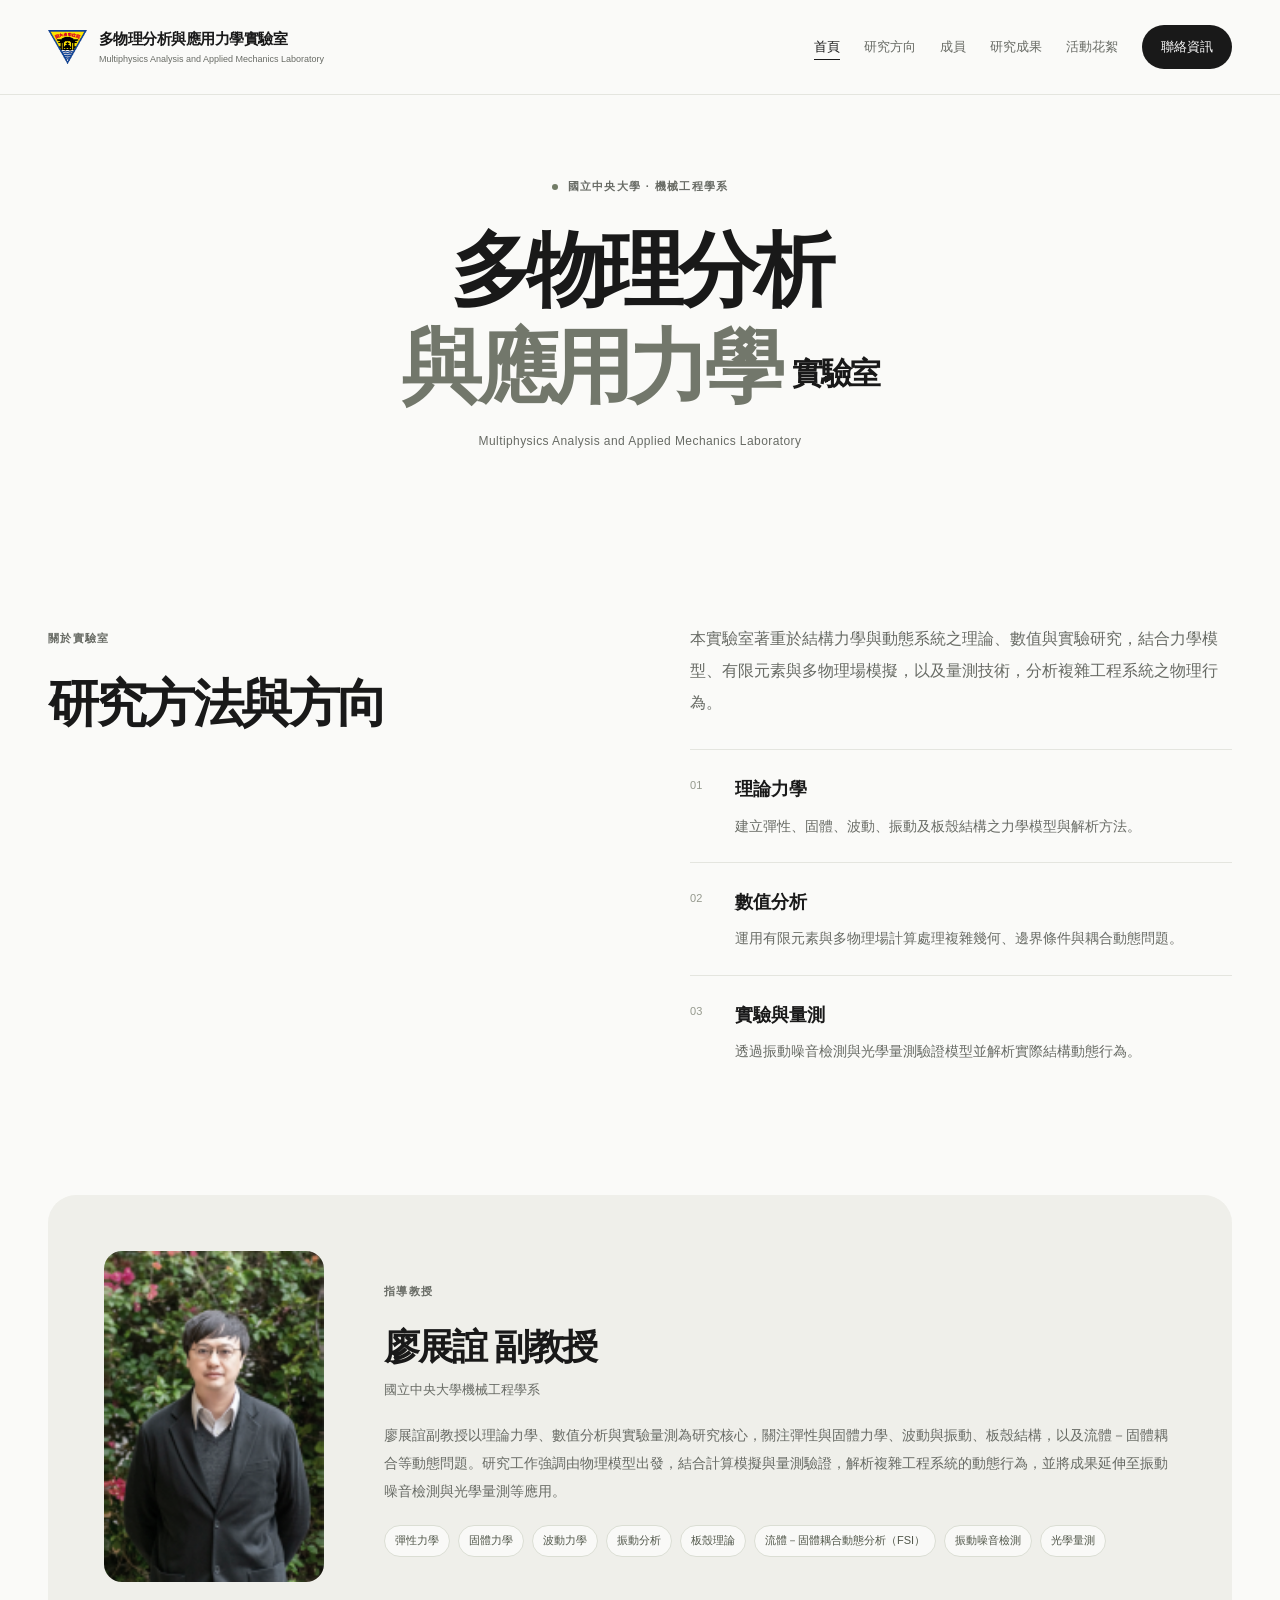
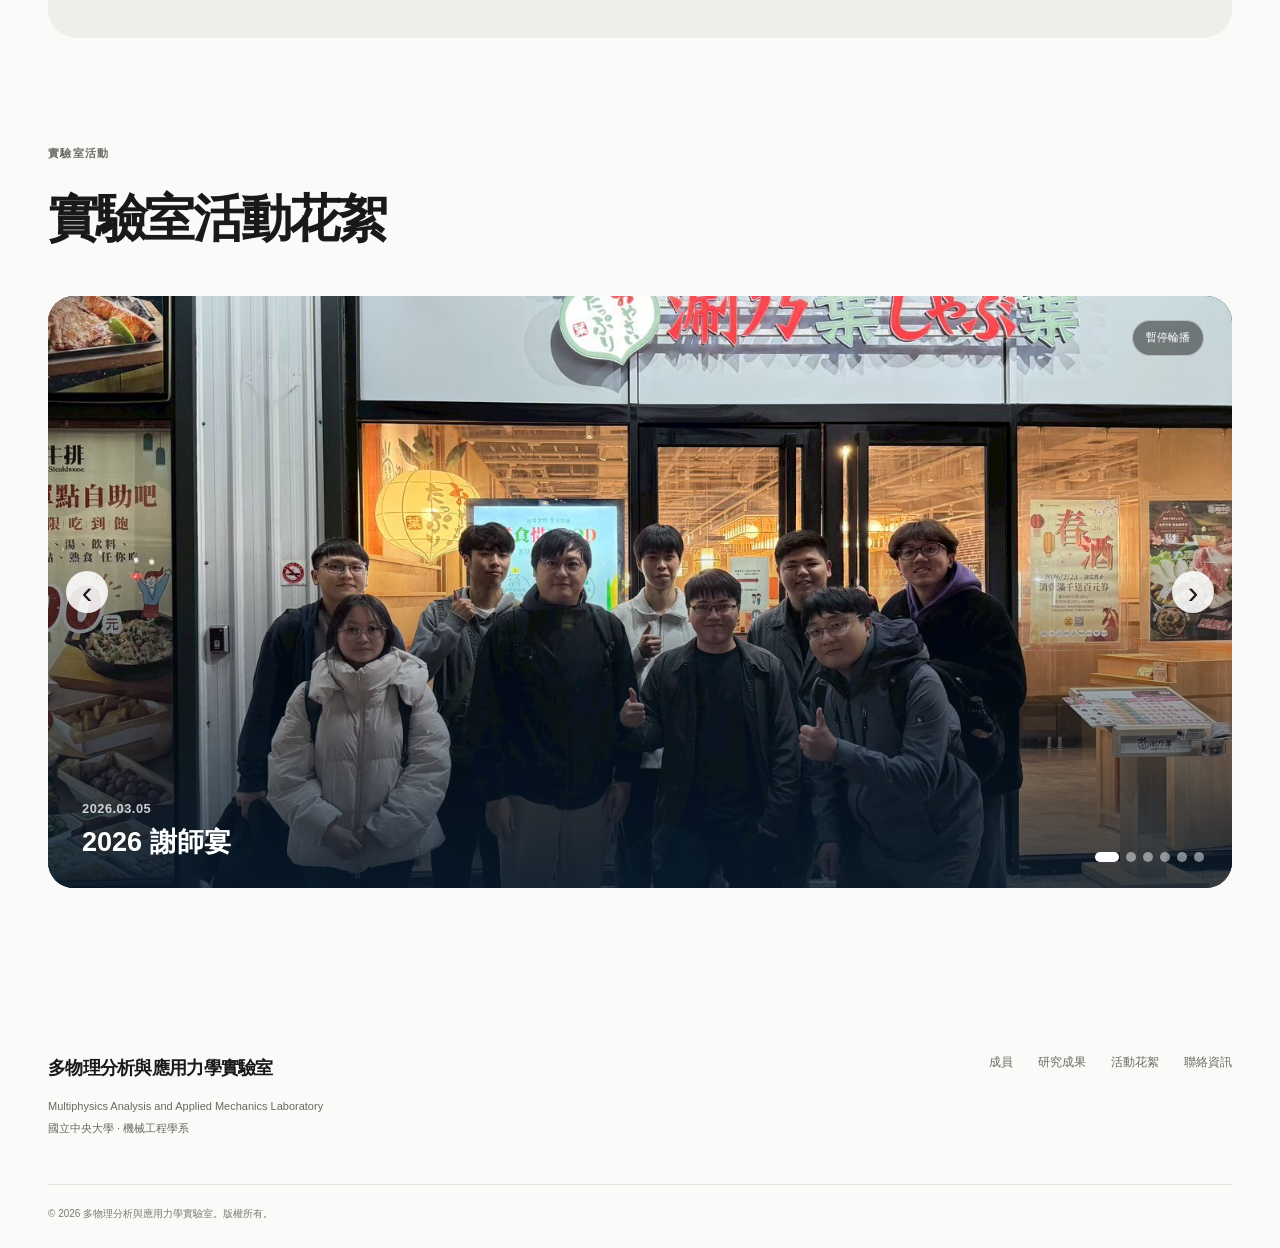
==== commit ace5ccd1: "Remove alumni and thesis year labels and extra homepage links" ====
--- a/index.html
+++ b/index.html
@@ -91,7 +91,6 @@
       <span class="eyebrow"><span class="status-dot" aria-hidden="true"></span>國立中央大學 · 機械工程學系</span>
       <h1 id="hero-title">多物理分析<br><span class="hero-emphasis">與應用力學</span><span class="hero-lab">實驗室</span></h1>
       <p class="hero-subtitle">Multiphysics Analysis and Applied Mechanics Laboratory</p>
-      <div class="hero-actions"><a class="btn btn-primary" href="research.html">探索研究方向 <span aria-hidden="true">↗</span></a><a class="btn btn-outline" href="members.html">認識我們 <span aria-hidden="true">→</span></a></div>
     </div>
   </section>
 
@@ -123,7 +122,7 @@
           <p class="home-professor-role">國立中央大學機械工程學系</p>
           <p class="home-professor-description">廖展誼副教授以理論力學、數值分析與實驗量測為研究核心，關注彈性與固體力學、波動與振動、板殼結構，以及流體－固體耦合等動態問題。研究工作強調由物理模型出發，結合計算模擬與量測驗證，解析複雜工程系統的動態行為，並將成果延伸至振動噪音檢測與光學量測等應用。</p>
           <div class="interest-tags home-professor-tags"><span class="interest-tag">彈性與固體力學</span><span class="interest-tag">波動與振動分析</span><span class="interest-tag">板殼理論</span><span class="interest-tag">流固耦合</span><span class="interest-tag">振動噪音檢測</span><span class="interest-tag">光學量測</span></div>
-          <a class="card-link home-professor-link" href="members.html">查看教師與成員資料 →</a>
+
         </div>
       </article>
     </div>
@@ -133,7 +132,7 @@
     <div class="container">
       <div class="gallery-heading">
         <div><span class="eyebrow" data-i18n="home.latest">實驗室活動</span><h2 class="section-title" data-i18n="home.newsTitle">實驗室活動花絮</h2></div>
-        <a class="card-link" href="news.html#activities" data-i18n="home.viewActivities">查看活動花絮 →</a>
+
       </div>
       <div class="activity-slider" data-activity-slider>
         <div class="activity-slides">
@@ -164,6 +163,6 @@
   </div>
 </footer>
 <script src="assets/data/site-data.js?v=20261028-2"></script>
-<script src="assets/js/main.js?v=20261028-2"></script>
+<script src="assets/js/main.js?v=20261028-3"></script>
 </body>
 </html>
